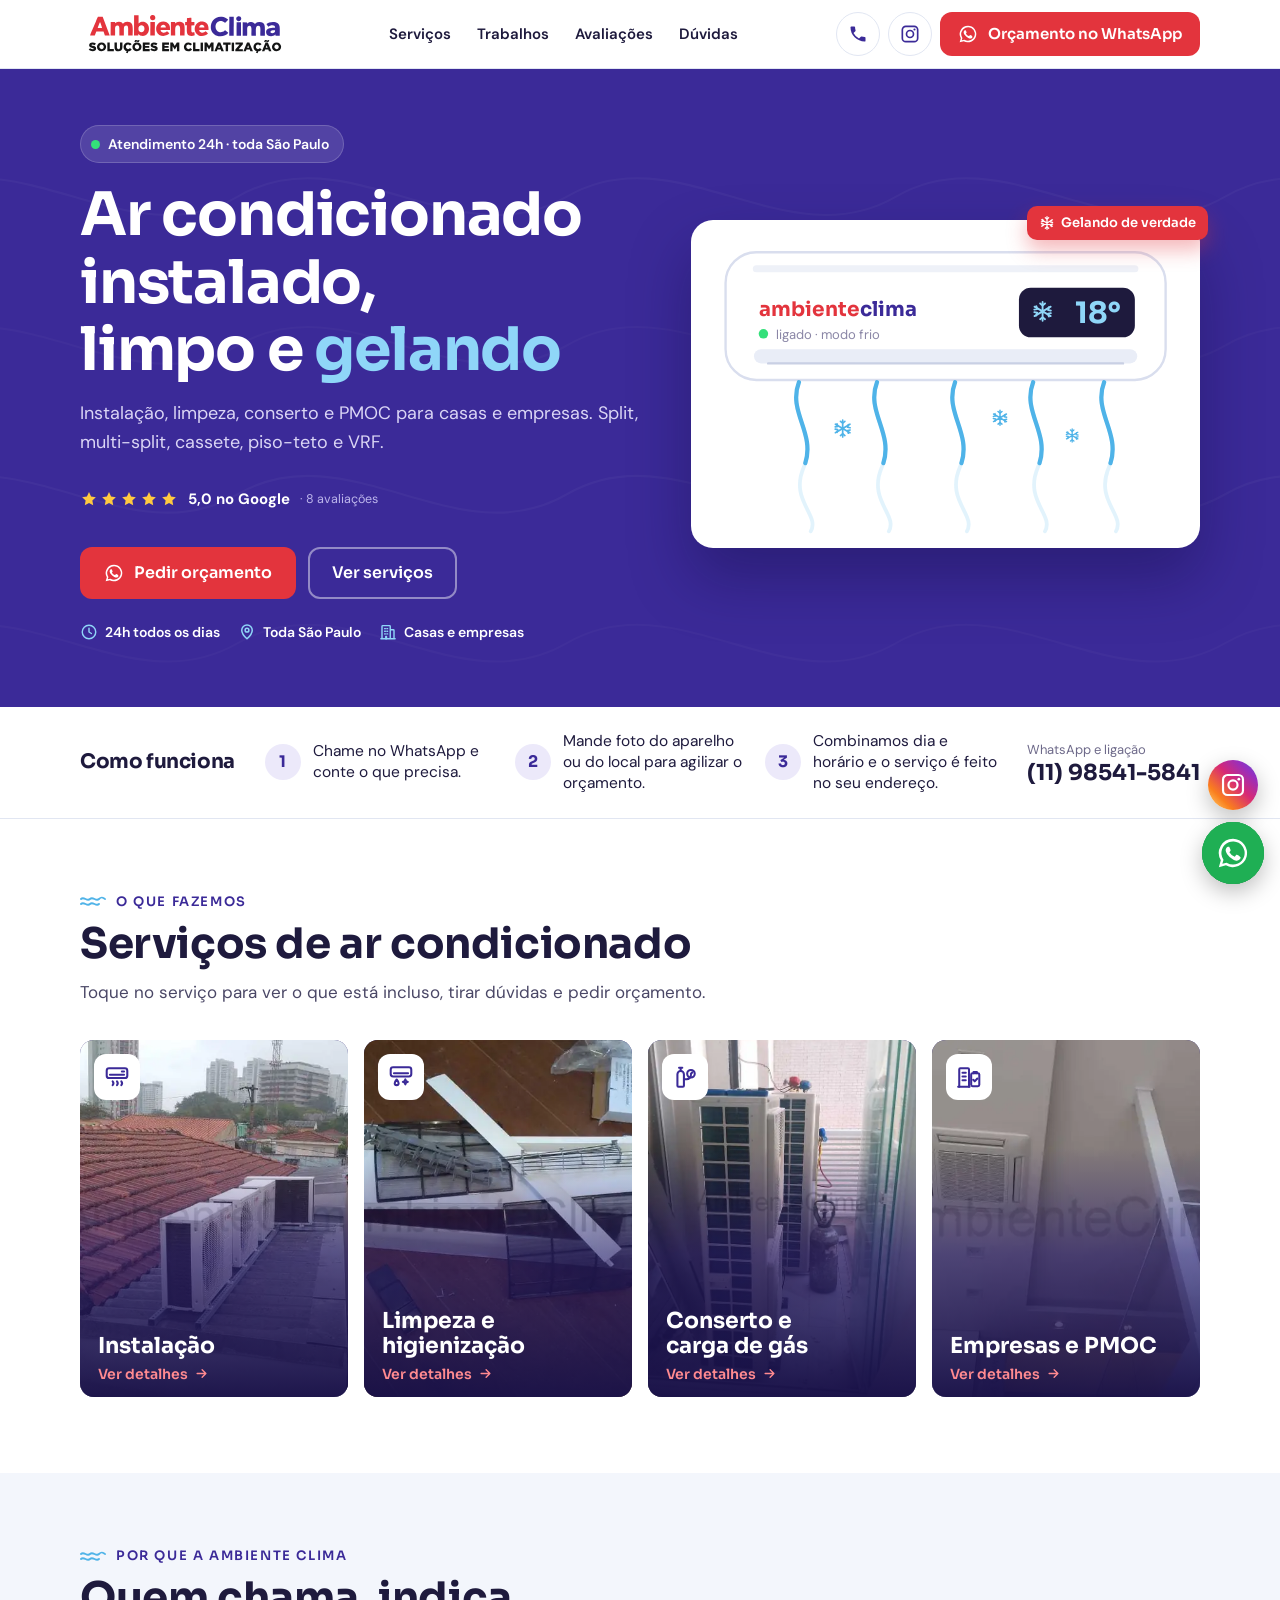
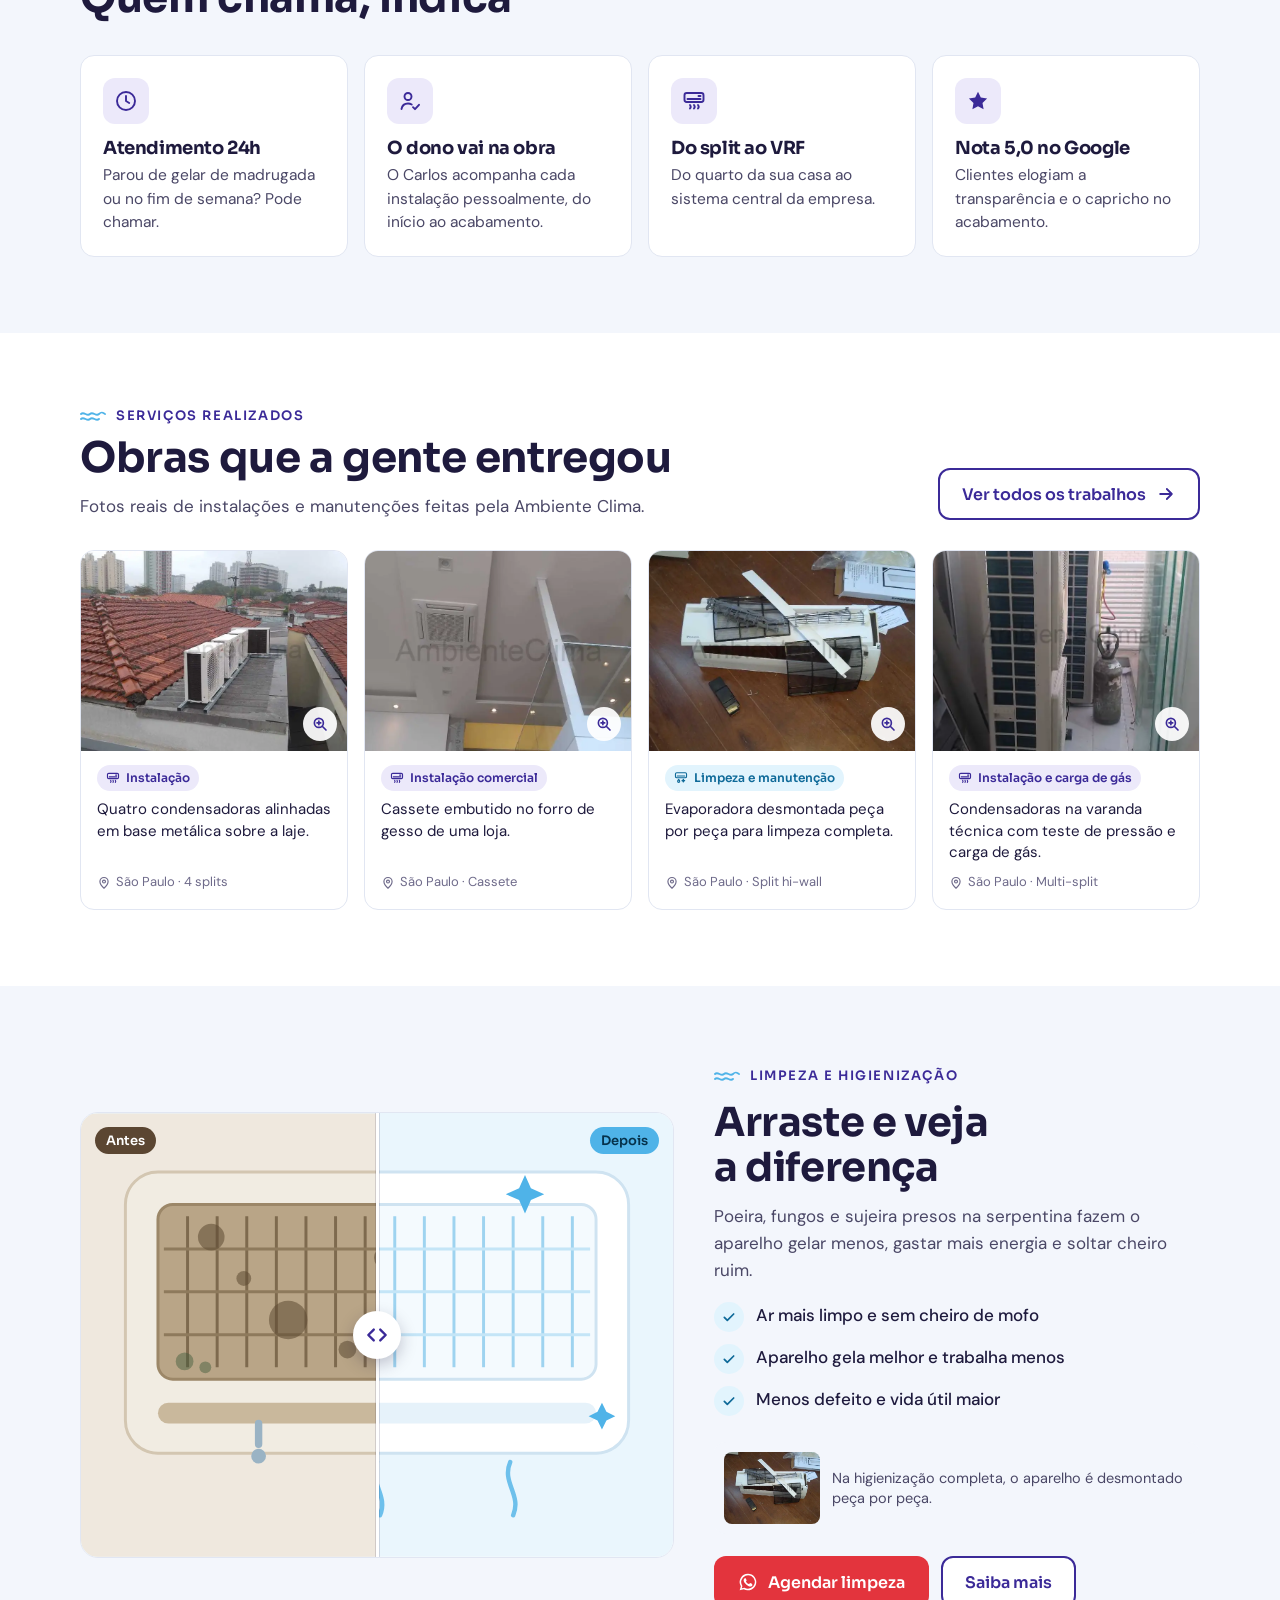
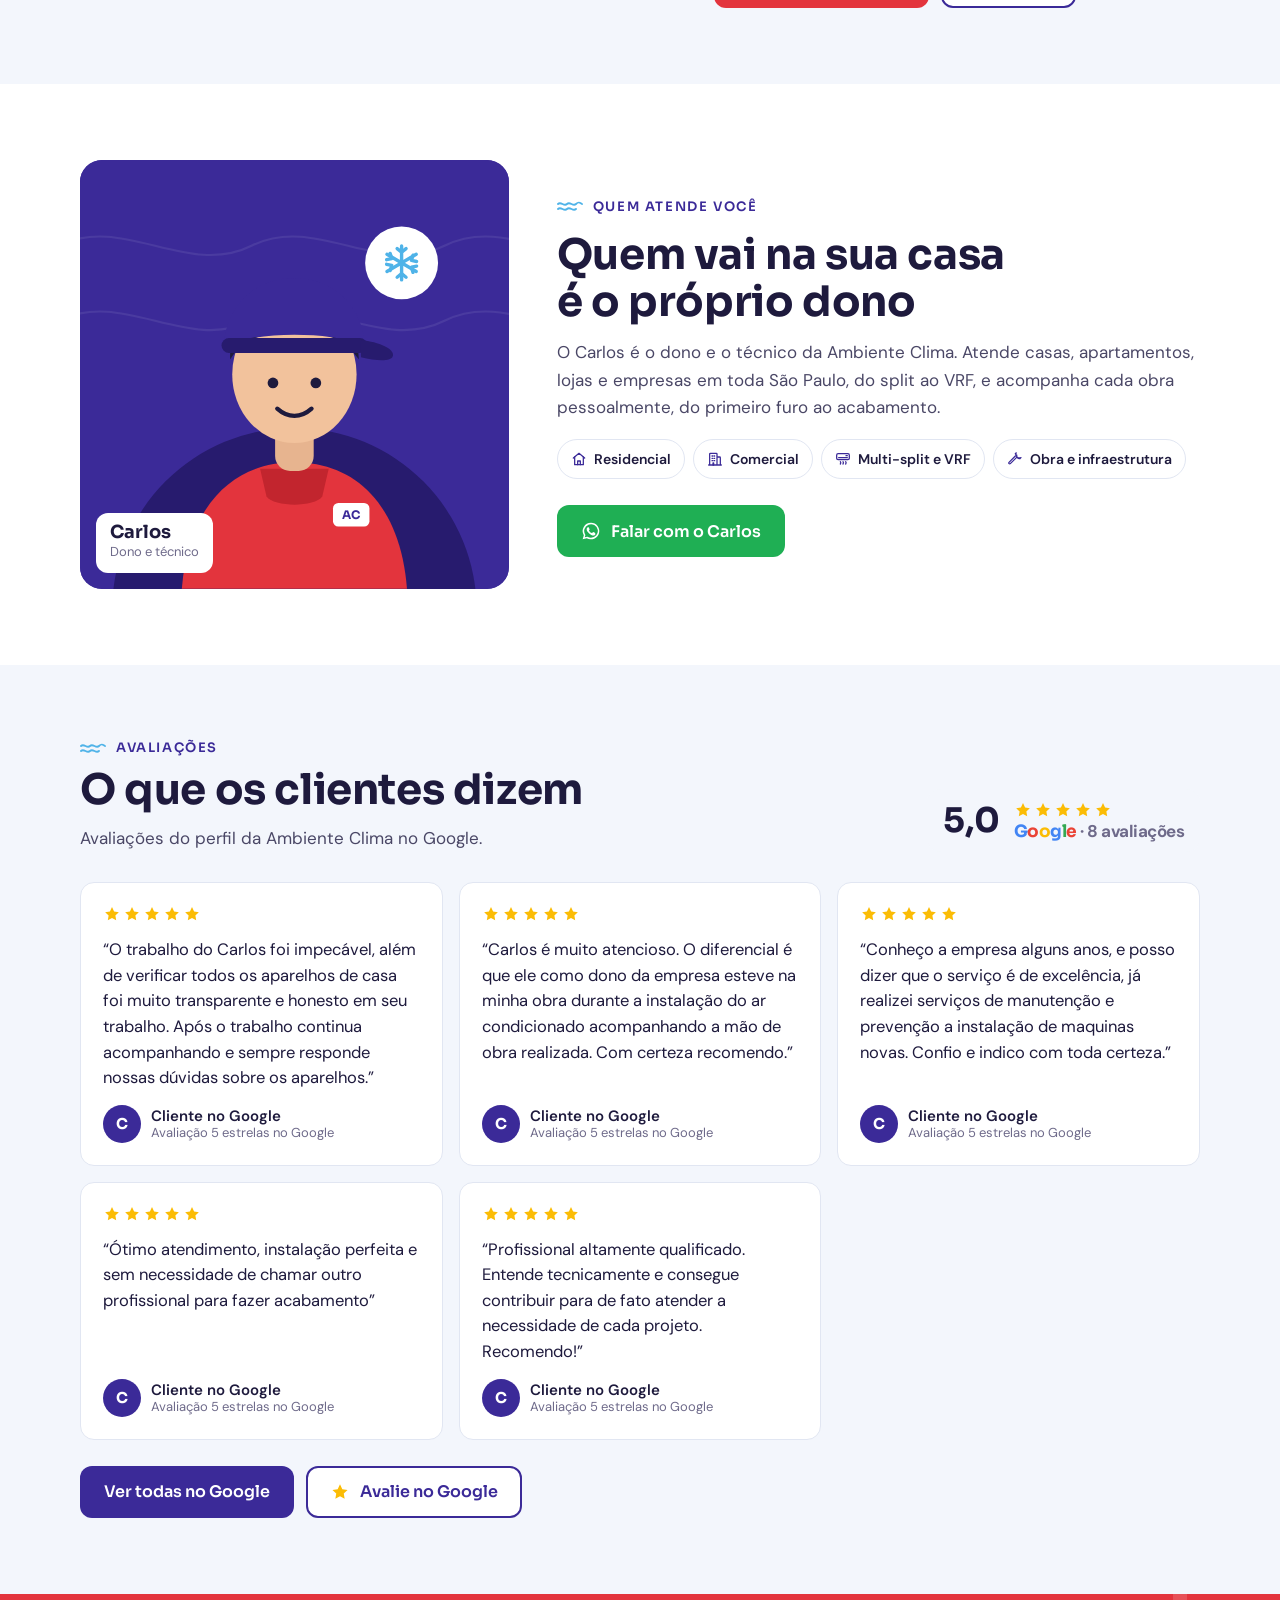
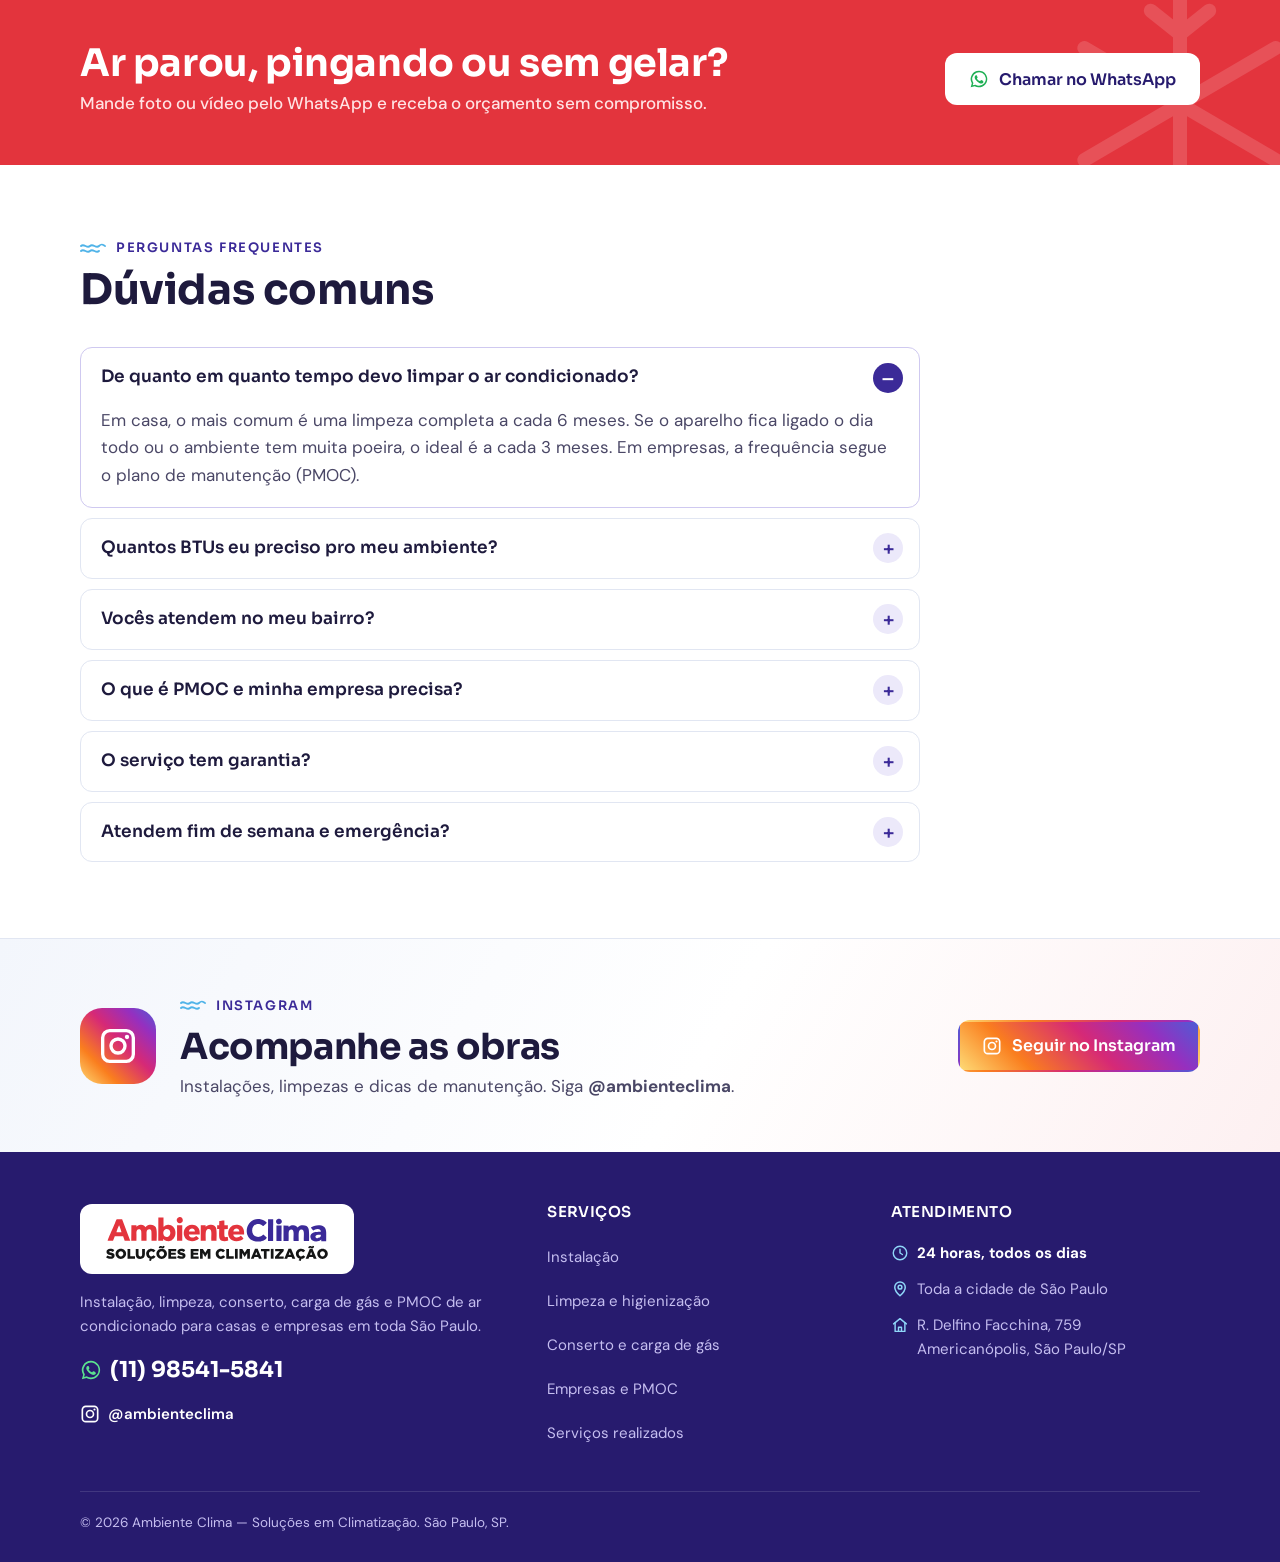
==== index.html @ 4d3d4ade "Site Ambiente Clima Co-Authored-By: Claude Opus 5.5 <noreply@anthropic.com> Claude-Session: https://" ====
<!doctype html>
<html lang="pt-BR">
<head>
<meta charset="utf-8">
<meta name="viewport" content="width=device-width, initial-scale=1, viewport-fit=cover">
<meta name="theme-color" content="#3B2A98">
<meta name="color-scheme" content="light">
<title>Ambiente Clima | Instalação e Manutenção de Ar Condicionado em São Paulo</title>
<meta name="description" content="Instalação, limpeza, conserto, carga de gás e PMOC de ar condicionado em toda São Paulo. Split, multi-split, cassete, piso-teto e VRF. Atendimento 24h pelo WhatsApp.">
<link rel="canonical" href="https://www.ambienteclima.com.br/">
<link rel="icon" href="favicon.ico" sizes="any">
<link rel="icon" type="image/png" href="favicon.png">
<link rel="apple-touch-icon" href="apple-touch-icon.png">
<meta property="og:type" content="website">
<meta property="og:title" content="Ambiente Clima — Soluções em Climatização">
<meta property="og:description" content="Ar condicionado instalado, limpo e gelando. Atendimento 24h em toda São Paulo.">
<meta property="og:url" content="https://www.ambienteclima.com.br/">
<meta property="og:image" content="https://www.ambienteclima.com.br/apple-touch-icon.png">
<script type="application/ld+json">
{
  "@context": "https://schema.org",
  "@type": "HVACBusiness",
  "name": "Ambiente Clima — Soluções em Climatização",
  "url": "https://www.ambienteclima.com.br/",
  "telephone": "+55-11-98541-5841",
  "image": "https://www.ambienteclima.com.br/apple-touch-icon.png",
  "address": {
    "@type": "PostalAddress",
    "streetAddress": "R. Delfino Facchina, 759",
    "addressLocality": "São Paulo",
    "addressRegion": "SP",
    "postalCode": "04409-080",
    "addressCountry": "BR"
  },
  "areaServed": {"@type": "City", "name": "São Paulo"},
  "openingHoursSpecification": {
    "@type": "OpeningHoursSpecification",
    "dayOfWeek": ["Monday","Tuesday","Wednesday","Thursday","Friday","Saturday","Sunday"],
    "opens": "00:00",
    "closes": "23:59"
  },
  "sameAs": ["https://www.instagram.com/ambienteclima/"],
  "aggregateRating": {"@type": "AggregateRating", "ratingValue": "5.0", "reviewCount": "8"}
}
</script>
<link rel="preconnect" href="https://fonts.googleapis.com">
<link rel="preconnect" href="https://fonts.gstatic.com" crossorigin>
<link rel="stylesheet" href="https://fonts.googleapis.com/css2?family=Sora:wght@500;600;700;800&family=DM+Sans:opsz,wght@9..40,400;9..40,500;9..40,600;9..40,700&display=swap">
<style>
:root{
  --indigo:#3B2A98; --indigo-esc:#271B6E; --indigo-claro:#ECE9FA;
  --verm:#E3343D; --verm-esc:#C2252E;
  --tinta:#1E1A3D; --texto:#4A4766; --suave:#6E6A8A;
  --fundo:#FFFFFF; --gelo:#F3F6FC; --linha:#E1E6F2;
  --ciano:#4FB3E8; --ciano-claro:#8FD6F8;
  --zap:#1FAF54; --zap-esc:#17924A;
  --display:"Sora",system-ui,-apple-system,"Segoe UI",sans-serif;
  --corpo:"DM Sans",system-ui,-apple-system,"Segoe UI",sans-serif;
  --raio:14px;
}
*{box-sizing:border-box}
html{scroll-behavior:smooth;scroll-padding-top:80px}
body{margin:0;background:var(--fundo);color:var(--texto);font:400 17px/1.6 var(--corpo);-webkit-font-smoothing:antialiased}
a{color:inherit}
img{max-width:100%}
[hidden]{display:none!important}
.wrap{max-width:1160px;margin:0 auto;padding-inline:20px}
h1,h2,h3,h4{font-family:var(--display);color:var(--tinta);line-height:1.12;margin:0;text-wrap:balance;letter-spacing:-.4px}
.eyebrow{display:inline-flex;align-items:center;gap:10px;font:600 13px/1 var(--display);letter-spacing:1.6px;text-transform:uppercase;color:var(--indigo)}
.eyebrow::before{content:"";width:26px;height:10px;flex:none;background:no-repeat center/contain url("data:image/svg+xml,%3Csvg xmlns='http://www.w3.org/2000/svg' viewBox='0 0 26 10'%3E%3Cpath d='M1 3c3-3 6 3 9 0s6 3 9 0 4-1 6 0M1 8c3-3 6 3 9 0s6 3 9 0' fill='none' stroke='%234FB3E8' stroke-width='1.8' stroke-linecap='round'/%3E%3C/svg%3E")}
:focus-visible{outline:3px solid var(--ciano);outline-offset:3px;border-radius:6px}
.sr{position:absolute;width:1px;height:1px;overflow:hidden;clip:rect(0 0 0 0);white-space:nowrap}
svg.i{width:22px;height:22px;flex:none}

/* botões */
.btn{position:relative;overflow:hidden;display:inline-flex;align-items:center;justify-content:center;gap:10px;min-height:52px;text-decoration:none;font:600 16px/1.1 var(--display);padding:14px 22px;border-radius:12px;border:2px solid transparent;transition:transform .15s,background .2s,border-color .2s,color .2s;cursor:pointer}
.btn:hover{transform:translateY(-2px)}
.btn:active{transform:scale(.97)}
.btn svg{width:20px;height:20px;flex:none}
.btn-verm{background:var(--verm);color:#fff}
.btn-verm:hover{background:var(--verm-esc)}
.btn-zap{background:var(--zap);color:#fff}
.btn-zap:hover{background:var(--zap-esc)}
.btn-cont{border-color:rgba(255,255,255,.45);color:#fff}
.btn-cont:hover{border-color:#fff;background:rgba(255,255,255,.08)}
.btn-indigo{background:var(--indigo);color:#fff}
.btn-indigo:hover{background:var(--indigo-esc)}
.btn-borda{border-color:var(--indigo);color:var(--indigo);background:#fff}
.btn-borda:hover{background:var(--indigo-claro)}
.btn-branco{background:#fff;color:var(--indigo-esc)}
.btn-branco svg{color:var(--zap)}
.btn-ig{background:linear-gradient(45deg,#FEDA75,#FA7E1E 25%,#D62976 55%,#962FBF 80%,#4F5BD5);color:#fff}
.btn-sm{min-height:44px;padding:10px 16px;font-size:15px;white-space:nowrap}
.btn-verm::after,.btn-zap::after{content:"";position:absolute;top:0;bottom:0;left:-60%;width:40%;background:linear-gradient(100deg,transparent,rgba(255,255,255,.4),transparent);transform:skewX(-20deg);animation:brilho 4.2s 1.6s ease-in-out infinite;pointer-events:none}
.cta{display:flex;flex-wrap:wrap;gap:12px}

/* topo */
header{position:sticky;top:0;z-index:40;background:rgba(255,255,255,.97);backdrop-filter:blur(8px);-webkit-backdrop-filter:blur(8px);border-bottom:1px solid var(--linha)}
.topo{display:flex;align-items:center;justify-content:space-between;gap:14px;min-height:68px}
.logo-home{display:inline-flex;align-items:center;min-height:44px;transition:transform .2s}
.logo-home:hover{transform:scale(1.03)}
.topo .logo-home img{height:40px;width:auto;display:block}
nav.menu{display:flex;align-items:center;gap:26px}
nav.menu a.lk{text-decoration:none;font-weight:600;font-size:15px;color:var(--tinta);padding:10px 0;position:relative}
nav.menu a.lk::after{content:"";position:absolute;left:0;right:0;bottom:4px;height:2px;background:var(--verm);transform:scaleX(0);transition:transform .2s;transform-origin:left}
nav.menu a.lk:hover::after{transform:scaleX(1)}
.acoes{display:flex;align-items:center;gap:8px}
.ic-btn{flex:none;width:44px;height:44px;border-radius:50%;display:grid;place-items:center;border:1.5px solid var(--linha);color:var(--indigo);background:#fff;text-decoration:none;transition:border-color .2s,background .2s;cursor:pointer;padding:0}
.ic-btn:hover{border-color:var(--indigo);background:var(--indigo-claro)}
.ic-btn svg{width:20px;height:20px}
.ic-btn.cheio{background:var(--indigo);border-color:var(--indigo);color:#fff}
.so-cel{display:none}
@media (max-width:900px){
  .so-pc{display:none!important}
  .so-cel{display:grid}
  .topo{min-height:62px}
  .topo .logo-home img{height:32px}
  nav.menu{position:absolute;left:0;right:0;top:100%;flex-direction:column;align-items:stretch;gap:0;background:#fff;border-bottom:1px solid var(--linha);box-shadow:0 18px 30px rgba(30,26,61,.12);padding:6px 20px 16px;display:none}
  header.aberto nav.menu{display:flex}
  nav.menu a.lk{padding:14px 2px;border-bottom:1px solid var(--linha);font-size:17px}
  nav.menu a.lk::after{display:none}
  nav.menu .btn{margin-top:14px}
  nav.menu .btn.so-cel{display:inline-flex}
}

/* chamada principal */
.hero{background:var(--indigo);color:#DAD5F5;position:relative;overflow:hidden;isolation:isolate}
.hero .ventos{position:absolute;inset:0;width:100%;height:100%;z-index:-1;opacity:.5;pointer-events:none}
.hero .ventos path{fill:none;stroke:#fff;stroke-opacity:.07;stroke-width:2;animation:deriva 14s linear infinite}
.hero .ventos path:nth-child(even){animation-duration:19s;stroke-opacity:.05}
.hero .wrap{display:grid;grid-template-columns:1.05fr .95fr;grid-template-areas:"txt ilus" "cta ilus";column-gap:48px;align-items:center;padding-block:56px 64px}
.h-txt{grid-area:txt;align-self:end}
.h-ilus{grid-area:ilus}
.h-cta{grid-area:cta;align-self:start;margin-top:26px}
.selo-topo{display:inline-flex;align-items:center;gap:8px;background:rgba(255,255,255,.12);border:1px solid rgba(255,255,255,.18);color:#fff;border-radius:999px;padding:7px 14px 7px 10px;font-size:14px;font-weight:600}
.dot{width:9px;height:9px;border-radius:50%;background:#34E07A;flex:none;animation:pulso 1.8s infinite}
.hero h1{color:#fff;font-size:clamp(34px,5.4vw,60px);font-weight:700;letter-spacing:-1.2px;margin:18px 0 0}
.hero h1 span{color:var(--ciano-claro)}
.hero .lead{font-size:18px;max-width:32em;margin:16px 0 0;color:#DAD5F5}
.nota-g{display:inline-flex;align-items:center;gap:10px;margin-top:20px;text-decoration:none;color:#fff;font-weight:600;font-size:15px;padding:8px 0;min-height:44px}
.nota-g .estrelas{color:#FFC940}
.nota-g small{color:#BDB6EC;font-weight:400}
.nota-g:hover b{text-decoration:underline}
.selos{display:flex;flex-wrap:wrap;gap:8px 18px;margin-top:22px;font-size:14px;font-weight:600;color:#fff}
.selos span{display:inline-flex;align-items:center;gap:7px}
.selos svg{width:18px;height:18px;color:var(--ciano-claro)}
.cartao-ar{background:#fff;border-radius:22px;padding:18px 18px 12px;box-shadow:0 30px 60px rgba(14,8,60,.35);position:relative}
.cartao-ar svg.ar{display:block;width:100%;height:auto}
.etq{position:absolute;right:-8px;top:-14px;background:var(--verm);color:#fff;font:600 13px/1 var(--display);padding:9px 12px;border-radius:10px;display:flex;gap:6px;align-items:center;box-shadow:0 10px 20px rgba(227,52,61,.35)}
.etq svg{width:16px;height:16px}
.fluxo{fill:none;stroke:var(--ciano);stroke-width:3.6;stroke-linecap:round;stroke-dasharray:70 200;animation:vento 2.4s cubic-bezier(.4,0,.2,1) infinite}
.floco{color:var(--ciano);animation:cair 3.6s ease-in infinite}
@media (max-width:900px){
  .hero .wrap{grid-template-columns:1fr;grid-template-areas:"txt" "ilus" "cta";padding-block:30px 40px;row-gap:24px}
  .h-cta{margin-top:0}
  .h-cta .cta .btn{flex:1 1 100%}
  .hero .lead{font-size:16.5px}
  .cartao-ar{padding:12px 12px 6px;border-radius:18px}
  .etq{right:8px;top:-12px}
}

/* como funciona */
.passos{background:#fff;border-bottom:1px solid var(--linha)}
.passos .wrap{display:grid;grid-template-columns:auto 1fr auto;gap:30px;align-items:center;padding-block:24px}
.passos h2{font-size:20px}
.passos ol{list-style:none;margin:0;padding:0;display:grid;grid-template-columns:repeat(3,1fr);gap:18px}
.passos li{display:grid;grid-template-columns:36px 1fr;gap:12px;align-items:center;line-height:1.35;font-size:15.5px;color:var(--tinta)}
.passos li b{display:grid;place-items:center;width:36px;height:36px;border-radius:50%;background:var(--indigo-claro);color:var(--indigo);font:700 16px/1 var(--display)}
.num-box{text-decoration:none;display:flex;flex-direction:column}
.num-box small{color:var(--suave);font-size:13px}
.num-box .num{font:700 22px/1.1 var(--display);color:var(--tinta);white-space:nowrap}
@media (max-width:980px){.passos .wrap{grid-template-columns:1fr;gap:14px}.passos ol{grid-template-columns:1fr;gap:10px}}

/* seções */
section{padding-block:76px}
.cab{display:flex;flex-direction:column;gap:12px;margin-bottom:34px;max-width:660px}
.cab h2{font-size:clamp(28px,4vw,42px);font-weight:700}
.cab p{margin:0}
.cab-linha{display:flex;justify-content:space-between;align-items:flex-end;gap:20px;flex-wrap:wrap;margin-bottom:30px}
.cab-linha .cab{margin:0}
.faixa{background:var(--gelo)}
@media (max-width:600px){section{padding-block:56px}.cab{margin-bottom:26px}}

/* cards de serviço */
.svc-grid{display:grid;grid-template-columns:repeat(4,1fr);gap:16px}
.svc{position:relative;display:block;aspect-ratio:3/4;border-radius:var(--raio);overflow:hidden;text-decoration:none;background:var(--indigo-esc);isolation:isolate}
.svc img{position:absolute;inset:0;width:100%;height:100%;object-fit:cover;transition:transform .5s}
.svc::after{content:"";position:absolute;inset:0;background:linear-gradient(180deg,rgba(39,27,110,0) 30%,rgba(39,27,110,.6) 60%,rgba(24,16,72,.96) 100%);z-index:1}
.svc:hover img{transform:scale(1.06)}
.svc-ic{position:absolute;top:14px;left:14px;z-index:2;width:46px;height:46px;border-radius:12px;background:#fff;color:var(--indigo);display:grid;place-items:center;transition:transform .35s cubic-bezier(.3,1.6,.5,1)}
.svc-ic svg{width:26px;height:26px}
.svc:hover .svc-ic{transform:rotate(-8deg) scale(1.1)}
.svc-txt{position:absolute;left:18px;right:18px;bottom:16px;z-index:2;display:flex;flex-direction:column;gap:8px}
.svc-txt strong{font:700 22px/1.15 var(--display);color:#fff;text-wrap:balance}
.svc-txt em{font:600 14px/1 var(--display);font-style:normal;color:#FF8A90;display:inline-flex;gap:6px;align-items:center;transition:gap .25s,color .2s}
.svc:hover .svc-txt em{gap:10px;color:#fff}
@media (max-width:900px){.svc-grid{grid-template-columns:repeat(2,1fr);gap:12px}}
@media (max-width:560px){.svc{aspect-ratio:4/5}.svc-txt{left:12px;right:12px;bottom:12px}.svc-txt strong{font-size:17px}.svc-txt em{font-size:13px}.svc-ic{width:40px;height:40px;top:10px;left:10px}.svc-ic svg{width:22px;height:22px}}

/* por que */
.porque{display:grid;grid-template-columns:repeat(4,1fr);gap:16px}
.porque > div{background:#fff;border:1px solid var(--linha);border-radius:var(--raio);padding:22px}
.porque .pi{width:46px;height:46px;border-radius:12px;background:var(--indigo-claro);color:var(--indigo);display:grid;place-items:center;margin-bottom:14px}
.porque .pi svg{width:24px;height:24px}
.porque h3{font-size:18px;margin-bottom:6px}
.porque p{margin:0;font-size:15.5px;line-height:1.5}
@media (max-width:900px){.porque{grid-template-columns:repeat(2,1fr)}}
@media (max-width:480px){.porque{grid-template-columns:1fr}.porque > div{display:grid;grid-template-columns:46px 1fr;gap:4px 14px;padding:18px}.porque .pi{grid-row:span 2;margin:0}}

/* trabalhos */
.trab-grid{display:grid;grid-template-columns:repeat(4,1fr);gap:16px}
.trab{margin:0;background:#fff;border:1px solid var(--linha);border-radius:var(--raio);overflow:hidden;display:flex;flex-direction:column;transition:transform .25s,box-shadow .25s,border-color .25s}
.trab:hover{transform:translateY(-4px);box-shadow:0 16px 30px rgba(59,42,152,.12);border-color:#CFC9F0}
.trab button.foto{all:unset;cursor:zoom-in;display:block;position:relative;aspect-ratio:4/3;overflow:hidden;background:var(--gelo)}
.trab button.foto:focus-visible{outline:3px solid var(--ciano);outline-offset:-3px}
.trab .foto img{width:100%;height:100%;object-fit:cover;display:block;transition:transform .5s}
.trab:hover .foto img{transform:scale(1.05)}
.trab .zoom{position:absolute;right:10px;bottom:10px;width:34px;height:34px;border-radius:50%;background:rgba(255,255,255,.92);color:var(--indigo);display:grid;place-items:center}
.trab .zoom svg{width:18px;height:18px}
.trab figcaption{padding:14px 16px 16px;display:flex;flex-direction:column;gap:8px;flex:1}
.tag{align-self:flex-start;display:inline-flex;align-items:center;gap:6px;font:600 12px/1 var(--display);padding:6px 9px;border-radius:999px;background:var(--indigo-claro);color:var(--indigo)}
.tag svg{width:14px;height:14px}
.tag.limpeza{background:#E2F4FD;color:#0F6A99}
.tag.conserto{background:#FDE8E9;color:#A61D25}
.tag.pmoc{background:#EAF6EE;color:#1D7A44}
.trab p{margin:0;font-size:15px;line-height:1.45;color:var(--tinta)}
.trab small{margin-top:auto;color:var(--suave);font-size:13px;display:flex;align-items:center;gap:5px}
.trab small svg{width:14px;height:14px}
@media (max-width:1000px){.trab-grid{grid-template-columns:repeat(2,1fr)}}
@media (max-width:560px){.trab-grid{gap:12px}.trab figcaption{padding:12px}.trab p{font-size:14px}}
@media (max-width:420px){.trab-grid.previa{grid-template-columns:1fr 1fr}.trab-grid.previa .trab p{display:none}}
.filtros{display:flex;flex-wrap:wrap;gap:8px;margin-bottom:24px}
.filtros button{font:600 14px/1 var(--display);min-height:44px;padding:0 16px;border-radius:999px;border:1.5px solid var(--linha);background:#fff;color:var(--tinta);cursor:pointer;transition:all .2s}
.filtros button:hover{border-color:var(--indigo)}
.filtros button[aria-pressed="true"]{background:var(--indigo);border-color:var(--indigo);color:#fff}
.vazio{padding:28px;border:1.5px dashed #CFC9F0;border-radius:var(--raio);text-align:center;background:#fff}
.vazio a{color:var(--indigo);font-weight:600}
dialog.amplia{border:0;padding:0;background:transparent;max-width:min(96vw,1100px);max-height:94vh;width:auto}
dialog.amplia::backdrop{background:rgba(16,10,50,.86)}
dialog.amplia figure{margin:0;display:flex;flex-direction:column;align-items:center;gap:10px}
dialog.amplia img{max-width:100%;max-height:82vh;border-radius:12px;display:block}
dialog.amplia figcaption{color:#fff;font-size:15px;text-align:center;max-width:40em}
dialog.amplia .fechar{position:fixed;top:14px;right:14px;width:48px;height:48px;border-radius:50%;border:0;background:#fff;color:var(--tinta);font-size:26px;line-height:1;cursor:pointer}

/* antes e depois */
.ad{display:grid;grid-template-columns:1.1fr .9fr;gap:40px;align-items:center}
.comp{position:relative;aspect-ratio:4/3;border-radius:18px;overflow:hidden;--pos:50%;user-select:none;border:1px solid var(--linha);background:#fff;touch-action:pan-y}
.comp .cam{position:absolute;inset:0}
.comp .cam svg{width:100%;height:100%;display:block}
.comp .antes{clip-path:inset(0 calc(100% - var(--pos)) 0 0)}
.comp .linha{position:absolute;top:0;bottom:0;left:var(--pos);width:3px;margin-left:-1.5px;background:#fff;box-shadow:0 0 0 1px rgba(30,26,61,.15);pointer-events:none}
.comp .alca{position:absolute;top:50%;left:var(--pos);width:48px;height:48px;margin:-24px 0 0 -24px;border-radius:50%;background:#fff;color:var(--indigo);display:grid;place-items:center;box-shadow:0 6px 16px rgba(30,26,61,.25);pointer-events:none}
.comp .alca svg{width:26px;height:26px}
.comp input{position:absolute;inset:0;width:100%;height:100%;opacity:0;cursor:ew-resize;margin:0}
.comp:focus-within{outline:3px solid var(--ciano);outline-offset:3px}
.rot{position:absolute;top:14px;font:600 13px/1 var(--display);padding:7px 11px;border-radius:999px;pointer-events:none}
.rot.a{left:14px;background:#5B4632;color:#fff}
.rot.d{right:14px;background:var(--ciano);color:#06324B}
.ad ul{list-style:none;margin:18px 0 26px;padding:0;display:grid;gap:12px}
.ad li{display:grid;grid-template-columns:30px 1fr;gap:12px;align-items:start;color:var(--tinta);font-weight:500}
.ad li i{width:30px;height:30px;border-radius:50%;background:#E2F4FD;color:#0F6A99;display:grid;place-items:center}
.ad li i svg{width:16px;height:16px}
.ad .foto-real{display:flex;gap:12px;align-items:center;background:var(--gelo);border-radius:12px;padding:10px;margin-bottom:22px}
.ad .foto-real img{width:96px;height:72px;object-fit:cover;border-radius:8px;flex:none}
.ad .foto-real span{font-size:14.5px;line-height:1.4}
@media (max-width:900px){.ad{grid-template-columns:1fr;gap:26px}}

/* Carlos */
.carlos{display:grid;grid-template-columns:.8fr 1.2fr;gap:48px;align-items:center}
.retrato{position:relative;border-radius:22px;overflow:hidden;background:var(--indigo);aspect-ratio:1/1}
.retrato svg{width:100%;height:100%;display:block}
.retrato .nome{position:absolute;left:16px;bottom:16px;background:#fff;border-radius:12px;padding:10px 14px;display:flex;flex-direction:column}
.retrato .nome b{font:700 18px/1.1 var(--display);color:var(--tinta)}
.retrato .nome small{color:var(--suave);font-size:13px}
.carlos blockquote{margin:22px 0;padding:18px 20px;border-left:4px solid var(--verm);background:var(--gelo);border-radius:0;font-size:17px;color:var(--tinta);font-weight:500}
.carlos blockquote small{display:block;margin-top:8px;font-weight:400;color:var(--suave);font-size:14px}
.chips{display:flex;flex-wrap:wrap;gap:8px;margin:18px 0 26px}
.chips span{background:#fff;border:1.5px solid var(--linha);border-radius:999px;padding:8px 13px;font-weight:600;font-size:14px;color:var(--tinta);display:inline-flex;gap:7px;align-items:center}
.chips svg{width:16px;height:16px;color:var(--indigo)}
@media (max-width:900px){.carlos{grid-template-columns:1fr;gap:28px}.retrato{max-width:420px;aspect-ratio:5/4}}

/* avaliações */
.av-g{display:flex;align-items:center;gap:14px;background:var(--gelo);border-radius:14px;padding:12px 16px;text-decoration:none}
.av-g b{font:700 34px/1 var(--display);color:var(--tinta)}
.av-g > span{display:flex;flex-direction:column;gap:4px;font-size:14px;color:var(--suave)}
.av-g .g-txt{display:inline-flex;align-items:baseline;gap:0;white-space:nowrap}
.g-txt{font:700 17px/1 var(--corpo);letter-spacing:-.5px}
.estrelas{display:inline-flex;gap:2px;color:#FBBC05}
.estrelas svg{width:18px;height:18px}
.revs{display:grid;grid-template-columns:repeat(3,1fr);gap:16px}
.rev{margin:0;background:#fff;border:1px solid var(--linha);border-radius:var(--raio);padding:22px;display:flex;flex-direction:column;gap:14px;transition:transform .25s,box-shadow .25s}
.rev:hover{transform:translateY(-4px);box-shadow:0 16px 30px rgba(59,42,152,.10)}
.rev blockquote{margin:0;font-size:16.5px;line-height:1.55;color:var(--tinta);flex:1}
.rev figcaption{display:flex;align-items:center;gap:10px;font-weight:600;color:var(--tinta);line-height:1.2;font-size:15px}
.rev figcaption small{display:block;font-weight:400;color:var(--suave);font-size:13px}
.av{width:38px;height:38px;border-radius:50%;background:var(--indigo);color:#fff;display:grid;place-items:center;flex:none;font:700 15px/1 var(--display)}
.revs .rev:nth-child(4),.revs .rev:nth-child(5){grid-column:span 1}
@media (max-width:980px){.revs{grid-template-columns:1fr 1fr}}
@media (max-width:640px){.revs{grid-template-columns:1fr}}

/* faixa de chamada */
.chamada{background:var(--verm);padding-block:48px;position:relative;overflow:hidden}
.chamada::before{content:"";position:absolute;right:-40px;top:-30px;width:280px;height:280px;background:no-repeat center/contain url("data:image/svg+xml,%3Csvg xmlns='http://www.w3.org/2000/svg' viewBox='0 0 24 24' fill='none' stroke='white' stroke-opacity='.14' stroke-width='1.2' stroke-linecap='round'%3E%3Cpath d='M12 2.5v19M3.8 7.2l16.4 9.6M3.8 16.8l16.4-9.6M9.5 4l2.5 2 2.5-2M9.5 20l2.5-2 2.5 2'/%3E%3C/svg%3E");animation:girar 40s linear infinite}
.chamada .wrap{display:flex;align-items:center;justify-content:space-between;gap:24px;flex-wrap:wrap;position:relative}
.chamada h2{font-size:clamp(26px,4vw,38px);color:#fff;font-weight:700}
.chamada p{margin:6px 0 0;color:#FFE3E4;font-weight:500}

/* dúvidas */
.faq{display:grid;gap:10px;max-width:840px}
details{border:1px solid var(--linha);border-radius:12px;background:#fff;transition:border-color .2s}
details[open]{border-color:#CFC9F0}
summary{cursor:pointer;list-style:none;padding:18px 58px 18px 20px;font:600 17px/1.35 var(--display);color:var(--tinta);position:relative;min-height:44px}
summary::-webkit-details-marker{display:none}
summary::after{content:"+";position:absolute;right:16px;top:50%;transform:translateY(-50%);width:30px;height:30px;border-radius:50%;background:var(--indigo-claro);color:var(--indigo);display:grid;place-items:center;font:600 20px/1 var(--corpo);transition:background .2s,color .2s}
details[open] summary::after{content:"–";background:var(--indigo);color:#fff}
details p{margin:0;padding:0 20px 18px}

/* instagram */
.ig{padding-block:52px;background:linear-gradient(120deg,#F3F6FC 0%,#fff 55%,#FDF0F1 100%);border-top:1px solid var(--linha)}
.ig .wrap{display:flex;align-items:center;gap:24px;flex-wrap:wrap}
.ig-ic{width:76px;height:76px;border-radius:22px;display:grid;place-items:center;color:#fff;background:linear-gradient(45deg,#FEDA75,#FA7E1E 25%,#D62976 55%,#962FBF 80%,#4F5BD5);flex:none;animation:flutuar 4s ease-in-out infinite}
.ig-ic svg{width:40px;height:40px}
.ig-txt{flex:1 1 300px}
.ig-txt h2{font-size:clamp(26px,4vw,36px);font-weight:700;margin-top:8px}
.ig-txt p{margin:6px 0 0}

/* rodapé */
footer{background:var(--indigo-esc);color:#C5BEF0;padding-block:52px calc(28px + env(safe-area-inset-bottom,0px));font-size:15px}
.rod{display:grid;grid-template-columns:1.4fr 1fr 1fr;gap:34px}
.rod > div:first-child{display:flex;flex-direction:column;align-items:flex-start}
.rod .logo-box{background:#fff;border-radius:12px;padding:12px 16px}
.rod .logo-box img{height:46px;width:auto;display:block}
.rod h4{font:600 15px/1 var(--display);color:#fff;letter-spacing:.4px;margin:0 0 16px;text-transform:uppercase}
.rod ul{list-style:none;margin:0;padding:0;display:grid;gap:0}
.rod ul a{display:inline-flex;align-items:center;min-height:44px;text-decoration:none}
.rod a:hover{color:#fff;text-decoration:underline}
.rod .tel{display:inline-flex;align-items:center;gap:8px;font:700 22px/1 var(--display);color:#fff;text-decoration:none;min-height:44px}
.rod .tel svg{width:22px;height:22px;color:#5BE38F}
.rod .ig-rod{display:inline-flex;align-items:center;gap:8px;color:#fff;font-weight:600;text-decoration:none;min-height:44px}
.rod .ig-rod svg{width:20px;height:20px}
.rod li.ic{display:flex;gap:8px;align-items:flex-start;padding:6px 0}
.rod li.ic svg{width:18px;height:18px;flex:none;margin-top:3px;color:var(--ciano-claro)}
.copy{border-top:1px solid rgba(255,255,255,.12);margin-top:36px;padding-top:20px;font-size:13.5px;display:flex;flex-wrap:wrap;gap:6px 20px;justify-content:space-between}
@media (max-width:760px){.rod{grid-template-columns:1fr;gap:28px}}

/* flutuantes */
.flutuam{position:fixed;right:16px;bottom:calc(16px + env(safe-area-inset-bottom,0px));z-index:50;display:flex;flex-direction:column;align-items:center;gap:12px}
.fl{display:grid;place-items:center;border-radius:50%;color:#fff;box-shadow:0 8px 22px rgba(0,0,0,.25);position:relative;text-decoration:none;transition:transform .2s}
.fl:hover{transform:scale(1.08)}
.fl-ig{width:50px;height:50px;background:linear-gradient(45deg,#FEDA75,#FA7E1E 25%,#D62976 55%,#962FBF 80%,#4F5BD5)}
.fl-ig svg{width:26px;height:26px}
.fl-zap{width:62px;height:62px;background:var(--zap);animation:chacoalhar 6s 2.5s infinite}
.fl-zap svg{width:34px;height:34px}
.fl-zap::before,.fl-zap::after{content:"";position:absolute;inset:0;border-radius:50%;background:var(--zap);z-index:-1;animation:anel 2.2s ease-out infinite}
.fl-zap::after{animation-delay:1.1s}

/* página interna */
.migalha{background:var(--gelo);border-bottom:1px solid var(--linha);font-size:14.5px}
.migalha .wrap{padding-block:12px;display:flex;flex-wrap:wrap;gap:6px;align-items:center}
.migalha a{color:var(--indigo);font-weight:600;text-decoration:none;padding:6px 0}
.migalha a:hover{text-decoration:underline}
.migalha span{color:#9A96B5}
.migalha strong{color:var(--tinta)}
.d-hero .wrap{grid-template-areas:"txt ilus" "cta ilus";padding-block:44px 56px}
.d-hero h1{font-size:clamp(34px,5.4vw,56px)}
.d-foto{margin:0;position:relative}
.d-foto img{display:block;width:100%;aspect-ratio:4/3;object-fit:cover;border-radius:18px;border:5px solid #fff;box-shadow:0 30px 60px rgba(14,8,60,.35)}
.d-foto figcaption{position:absolute;left:-8px;bottom:22px;background:var(--verm);color:#fff;font:600 14px/1 var(--display);padding:10px 14px;border-radius:10px;display:flex;gap:8px;align-items:center}
.d-foto figcaption svg{width:18px;height:18px}
@media (max-width:900px){.d-hero .wrap{grid-template-areas:"txt" "ilus" "cta";padding-block:28px 40px}.d-foto figcaption{left:10px}}
.d-lista{display:grid;grid-template-columns:repeat(2,1fr);gap:14px}
.d-item{display:grid;grid-template-columns:44px 1fr;gap:14px;padding:18px;background:#fff;border:1px solid var(--linha);border-radius:var(--raio);transition:transform .25s,box-shadow .25s,border-color .25s}
.d-item:hover{transform:translateY(-3px);box-shadow:0 12px 24px rgba(59,42,152,.10);border-color:#CFC9F0}
.d-item b{width:44px;height:44px;border-radius:12px;display:grid;place-items:center;background:var(--indigo-claro);color:var(--indigo)}
.d-item b svg{width:22px;height:22px}
.d-item h3{font-size:17px;margin-bottom:4px}
.d-item p{margin:0;font-size:15.5px;line-height:1.5}
@media (max-width:700px){.d-lista{grid-template-columns:1fr}}
.d-sinais{display:grid;grid-template-columns:1fr 1fr;gap:40px;align-items:start}
.d-sinais ul{list-style:none;margin:0;padding:0;display:grid;gap:12px}
.d-sinais li{display:grid;grid-template-columns:32px 1fr;gap:12px;align-items:center;background:#fff;border-radius:12px;padding:14px 16px;border:1px solid var(--linha);font-weight:500;color:var(--tinta)}
.d-sinais li i{width:32px;height:32px;border-radius:50%;background:var(--verm);color:#fff;display:grid;place-items:center;font:700 15px/1 var(--display);font-style:normal}
@media (max-width:820px){.d-sinais{grid-template-columns:1fr;gap:22px}}
.d-outros{display:grid;grid-template-columns:repeat(3,1fr);gap:12px}
.d-outros .svc{aspect-ratio:4/3}
@media (max-width:640px){.d-outros{grid-template-columns:1fr 1fr}.d-outros .svc{aspect-ratio:1/1}.d-outros .svc:last-child{grid-column:span 2;aspect-ratio:2/1}}
.voltar{display:inline-flex;align-items:center;min-height:44px;margin-top:22px;font:600 16px/1 var(--display);color:var(--indigo);text-decoration:none}
.voltar:hover{text-decoration:underline}
.t-hero{background:var(--indigo);color:#DAD5F5}
.t-hero .wrap{padding-block:40px 46px}
.t-hero h1{color:#fff;font-size:clamp(32px,5vw,50px);margin-top:14px}
.t-hero p{max-width:36em;margin:12px 0 0}
.t-hero .eyebrow{color:#fff}

/* animações */
@keyframes vento{0%{stroke-dashoffset:70;opacity:0}20%{opacity:1}80%{opacity:.9}100%{stroke-dashoffset:-200;opacity:0}}
@keyframes cair{0%{transform:translateY(-6px) rotate(0);opacity:0}25%{opacity:1}100%{transform:translateY(46px) rotate(90deg);opacity:0}}
@keyframes deriva{from{transform:translateX(0)}to{transform:translateX(-200px)}}
@keyframes brilho{0%{left:-60%}60%,100%{left:130%}}
@keyframes pulso{0%{box-shadow:0 0 0 0 rgba(52,224,122,.6)}70%{box-shadow:0 0 0 9px rgba(52,224,122,0)}100%{box-shadow:0 0 0 0 rgba(52,224,122,0)}}
@keyframes anel{0%{transform:scale(1);opacity:.5}100%{transform:scale(1.75);opacity:0}}
@keyframes chacoalhar{0%,88%,100%{transform:rotate(0)}90%{transform:rotate(-12deg)}92%{transform:rotate(10deg)}94%{transform:rotate(-8deg)}96%{transform:rotate(5deg)}}
@keyframes flutuar{0%,100%{transform:translateY(0)}50%{transform:translateY(-8px)}}
@keyframes girar{to{transform:rotate(360deg)}}
@keyframes subir{from{opacity:0;transform:translateY(24px)}to{opacity:1;transform:none}}
.hero .h-txt > *,.hero .h-cta{animation:subir .8s cubic-bezier(.2,.8,.2,1) both}
.hero .h-txt > *:nth-child(2){animation-delay:.1s}
.hero .h-txt > *:nth-child(3){animation-delay:.2s}
.hero .h-txt > *:nth-child(4){animation-delay:.3s}
.hero .h-cta{animation-delay:.4s}
.hero .h-ilus{animation:subir 1s .25s cubic-bezier(.2,.8,.2,1) both}
.anima{transition:opacity .7s cubic-bezier(.2,.8,.2,1),transform .7s cubic-bezier(.2,.8,.2,1);transition-delay:calc(var(--i,0) * 80ms)}
.anima.pre{opacity:0;transform:translateY(30px)}
@media (prefers-reduced-motion:reduce){
  *,*::before,*::after{animation:none!important;transition:none!important;scroll-behavior:auto!important}
  .anima.pre{opacity:1;transform:none}
  .fluxo{stroke-dasharray:none;opacity:.8}
}
</style>
</head>
<body>
<svg width="0" height="0" style="position:absolute" aria-hidden="true">
  <defs>
    <symbol id="zap" viewBox="0 0 24 24"><path fill="currentColor" d="M12 2a10 10 0 0 0-8.6 15.1L2 22l5-1.3A10 10 0 1 0 12 2Zm0 18.2a8.2 8.2 0 0 1-4.2-1.2l-.3-.2-3 .8.8-2.9-.2-.3A8.2 8.2 0 1 1 12 20.2Zm4.5-6.1c-.2-.1-1.5-.7-1.7-.8-.2-.1-.4-.1-.6.1l-.8 1c-.1.2-.3.2-.5.1a6.7 6.7 0 0 1-3.3-2.9c-.3-.4.2-.4.7-1.4.1-.2 0-.3 0-.4l-.8-1.8c-.2-.5-.4-.4-.6-.4h-.5a1 1 0 0 0-.7.3 3 3 0 0 0-.9 2.2 5.1 5.1 0 0 0 1.1 2.7 11.6 11.6 0 0 0 4.4 3.9c1.6.7 2.3.8 3.1.6a2.6 2.6 0 0 0 1.7-1.2 2.1 2.1 0 0 0 .2-1.2c-.1-.1-.3-.2-.5-.3Z"/></symbol>
    <symbol id="ig" viewBox="0 0 24 24"><path fill="none" stroke="currentColor" stroke-width="2" d="M7 2.8h10A4.2 4.2 0 0 1 21.2 7v10a4.2 4.2 0 0 1-4.2 4.2H7A4.2 4.2 0 0 1 2.8 17V7A4.2 4.2 0 0 1 7 2.8Z"/><circle cx="12" cy="12" r="4.2" fill="none" stroke="currentColor" stroke-width="2"/><circle cx="17.4" cy="6.6" r="1.3" fill="currentColor"/></symbol>
    <symbol id="tel" viewBox="0 0 24 24"><path fill="currentColor" d="M6.6 10.8a15.3 15.3 0 0 0 6.6 6.6l2.2-2.2a1 1 0 0 1 1-.25c1.1.37 2.3.57 3.6.57a1 1 0 0 1 1 1V20a1 1 0 0 1-1 1A17 17 0 0 1 3 4a1 1 0 0 1 1-1h3.5a1 1 0 0 1 1 1c0 1.25.2 2.45.57 3.57a1 1 0 0 1-.25 1Z"/></symbol>
    <symbol id="menu" viewBox="0 0 24 24"><path fill="none" stroke="currentColor" stroke-width="2.2" stroke-linecap="round" d="M4 7h16M4 12h16M4 17h16"/></symbol>
    <symbol id="fechar" viewBox="0 0 24 24"><path fill="none" stroke="currentColor" stroke-width="2.2" stroke-linecap="round" d="M6 6l12 12M18 6 6 18"/></symbol>
    <symbol id="estrela" viewBox="0 0 24 24"><path fill="currentColor" d="m12 2.8 2.8 5.8 6.3.9-4.6 4.4 1.1 6.3L12 17.2l-5.6 3 1.1-6.3-4.6-4.4 6.3-.9L12 2.8Z"/></symbol>
    <symbol id="seta" viewBox="0 0 24 24"><path fill="none" stroke="currentColor" stroke-width="2.2" stroke-linecap="round" stroke-linejoin="round" d="M5 12h14M13 6l6 6-6 6"/></symbol>
    <symbol id="pin" viewBox="0 0 24 24" fill="none" stroke="currentColor" stroke-width="2" stroke-linecap="round" stroke-linejoin="round"><path d="M12 21s-7-6.2-7-11.5a7 7 0 0 1 14 0C19 14.8 12 21 12 21Z"/><circle cx="12" cy="9.5" r="2.5"/></symbol>
    <symbol id="lupa" viewBox="0 0 24 24" fill="none" stroke="currentColor" stroke-width="2.2" stroke-linecap="round"><circle cx="10.5" cy="10.5" r="6"/><path d="m15 15 5 5M10.5 8v5M8 10.5h5"/></symbol>
    <symbol id="arrasta" viewBox="0 0 24 24" fill="none" stroke="currentColor" stroke-width="2.2" stroke-linecap="round" stroke-linejoin="round"><path d="M9 7 4 12l5 5M15 7l5 5-5 5"/></symbol>
    <symbol id="check" viewBox="0 0 24 24" fill="none" stroke="currentColor" stroke-width="2.6" stroke-linecap="round" stroke-linejoin="round"><path d="m5 12.5 4.5 4.5L19 7.5"/></symbol>
    <symbol id="i-split" viewBox="0 0 24 24" fill="none" stroke="currentColor" stroke-width="1.9" stroke-linecap="round" stroke-linejoin="round"><rect x="2.5" y="4" width="19" height="9" rx="2.2"/><path d="M5.5 10h13M16.5 7h2"/><path d="M8 16c.9 1.1.9 2.4 0 3.5M12 16c.9 1.1.9 2.4 0 3.5M16 16c.9 1.1.9 2.4 0 3.5"/></symbol>
    <symbol id="i-limpeza" viewBox="0 0 24 24" fill="none" stroke="currentColor" stroke-width="1.9" stroke-linecap="round" stroke-linejoin="round"><rect x="2.5" y="3" width="19" height="8.5" rx="2.2"/><path d="M5.5 8.5h13"/><path d="M8 14.3s-1.8 2.2-1.8 3.4a1.8 1.8 0 0 0 3.6 0c0-1.2-1.8-3.4-1.8-3.4Z"/><path d="m16 14.2.7 1.6 1.6.7-1.6.7-.7 1.6-.7-1.6-1.6-.7 1.6-.7Z"/></symbol>
    <symbol id="i-gas" viewBox="0 0 24 24" fill="none" stroke="currentColor" stroke-width="1.9" stroke-linecap="round" stroke-linejoin="round"><path d="M5 9.5a3 3 0 0 1 3-3h0a3 3 0 0 1 3 3V20a1 1 0 0 1-1 1H6a1 1 0 0 1-1-1Z"/><path d="M8 6.5V4M6.5 3.5h3"/><circle cx="17.5" cy="9" r="3.5"/><path d="m17.5 9 1.3-1.4M11 14h2.5a4 4 0 0 0 4-4"/></symbol>
    <symbol id="i-pmoc" viewBox="0 0 24 24" fill="none" stroke="currentColor" stroke-width="1.9" stroke-linecap="round" stroke-linejoin="round"><path d="M3 21V5a1 1 0 0 1 1-1h7a1 1 0 0 1 1 1v16"/><path d="M6 8h3M6 11.5h3M6 15h3M2 21h10.5"/><rect x="14" y="8.5" width="7.5" height="12" rx="1.3"/><path d="M16.2 8.5V7.4h3.1v1.1"/><path d="m15.9 14.6 1.4 1.4 2.4-2.6"/></symbol>
    <symbol id="i-floco" viewBox="0 0 24 24" fill="none" stroke="currentColor" stroke-width="1.9" stroke-linecap="round" stroke-linejoin="round"><path d="M12 2.5v19M3.8 7.2l16.4 9.6M3.8 16.8l16.4-9.6"/><path d="M9.5 4 12 6l2.5-2M9.5 20l2.5-2 2.5 2M3.6 10.2l2.9-.6-.9-2.9M20.4 13.8l-2.9.6.9 2.9M5.6 16.3l.9-2.9-2.9-.6M18.4 7.7l-.9 2.9 2.9.6"/></symbol>
    <symbol id="i-termo" viewBox="0 0 24 24" fill="none" stroke="currentColor" stroke-width="1.9" stroke-linecap="round" stroke-linejoin="round"><path d="M10 13.6V5a2 2 0 1 1 4 0v8.6a4 4 0 1 1-4 0Z"/><path d="M12 9v7"/><path d="M17 5h2.5M17 8.5h2.5"/></symbol>
    <symbol id="i-24h" viewBox="0 0 24 24" fill="none" stroke="currentColor" stroke-width="1.9" stroke-linecap="round" stroke-linejoin="round"><circle cx="12" cy="12" r="9"/><path d="M12 7v5l3.2 2"/></symbol>
    <symbol id="i-escudo" viewBox="0 0 24 24" fill="none" stroke="currentColor" stroke-width="1.9" stroke-linecap="round" stroke-linejoin="round"><path d="M12 2.8 4.5 5.6v5.8c0 4.6 3.1 8.2 7.5 9.8 4.4-1.6 7.5-5.2 7.5-9.8V5.6Z"/><path d="m8.8 12.2 2.2 2.2 4.3-4.6"/></symbol>
    <symbol id="i-dono" viewBox="0 0 24 24" fill="none" stroke="currentColor" stroke-width="1.9" stroke-linecap="round" stroke-linejoin="round"><circle cx="10" cy="7.5" r="3.5"/><path d="M3.5 20c.6-3.4 3.2-5.5 6.5-5.5 1.4 0 2.7.4 3.7 1"/><path d="m15 18.2 2 2 4-4.4"/></symbol>
    <symbol id="i-predio" viewBox="0 0 24 24" fill="none" stroke="currentColor" stroke-width="1.9" stroke-linecap="round" stroke-linejoin="round"><path d="M4 21V4.5a1 1 0 0 1 1-1h9a1 1 0 0 1 1 1V21M15 9h4a1 1 0 0 1 1 1v11M2.5 21h19"/><path d="M7.5 7.5h1M10.5 7.5h1M7.5 11h1M10.5 11h1M7.5 14.5h1M10.5 14.5h1M9 21v-3h1v3"/></symbol>
    <symbol id="i-casa" viewBox="0 0 24 24" fill="none" stroke="currentColor" stroke-width="1.9" stroke-linecap="round" stroke-linejoin="round"><path d="M3.5 10.5 12 3.5l8.5 7"/><path d="M5.5 9v11.5h13V9"/><path d="M10 20.5v-5.5h4v5.5"/></symbol>
    <symbol id="i-ferramenta" viewBox="0 0 24 24" fill="none" stroke="currentColor" stroke-width="1.9" stroke-linecap="round" stroke-linejoin="round"><path d="M14.7 6.3a4 4 0 0 0 5 5L21 10a5.5 5.5 0 0 1-7.2-7.2l-1.3 1.3"/><path d="M14.5 9.5 5 19a1.4 1.4 0 0 1-2-2l9.5-9.5"/></symbol>
    <symbol id="i-ar" viewBox="0 0 24 24" fill="none" stroke="currentColor" stroke-width="1.9" stroke-linecap="round"><path d="M3 8h11a3 3 0 1 0-3-3M3 12h15a3 3 0 1 1-3 3M3 16h7"/></symbol>
  </defs>
</svg>

<header id="topo">
  <div class="wrap topo">
    <a class="logo-home" href="#inicio" aria-label="Ambiente Clima, voltar ao início"><img data-img="logo" alt="Ambiente Clima — Soluções em Climatização" width="210" height="40"></a>
    <nav class="menu" id="menu" aria-label="Menu principal">
      <a class="lk" href="#servicos">Serviços</a>
      <a class="lk" href="#trabalhos">Trabalhos</a>
      <a class="lk" href="#avaliacoes">Avaliações</a>
      <a class="lk" href="#duvidas">Dúvidas</a>
      <a class="btn btn-verm so-cel" href="https://wa.me/5511985415841?text=Ol%C3%A1%2C%20Carlos!%20Vim%20pelo%20site%20e%20quero%20um%20or%C3%A7amento%20de%20ar%20condicionado." target="_blank" rel="noopener"><svg><use href="#zap"/></svg>Orçamento no WhatsApp</a>
    </nav>
    <div class="acoes">
      <a class="ic-btn" href="tel:+5511985415841" aria-label="Ligar para (11) 98541-5841"><svg><use href="#tel"/></svg></a>
      <a class="ic-btn so-pc" href="https://www.instagram.com/ambienteclima/" target="_blank" rel="noopener" aria-label="Instagram @ambienteclima"><svg><use href="#ig"/></svg></a>
      <a class="btn btn-verm btn-sm so-pc" href="https://wa.me/5511985415841?text=Ol%C3%A1%2C%20Carlos!%20Vim%20pelo%20site%20e%20quero%20um%20or%C3%A7amento%20de%20ar%20condicionado." target="_blank" rel="noopener"><svg><use href="#zap"/></svg>Orçamento no WhatsApp</a>
      <button class="ic-btn cheio so-cel" id="btn-menu" type="button" aria-expanded="false" aria-controls="menu" aria-label="Abrir menu"><svg><use href="#menu"/></svg></button>
    </div>
  </div>
</header>

<main id="home">
<div class="hero" id="inicio">
  <svg class="ventos" viewBox="0 0 1400 600" preserveAspectRatio="none" aria-hidden="true">
    <path d="M-100 120c120-60 240 60 360 0s240 60 360 0 240 60 360 0 240 60 360 0 240 60 360 0"/>
    <path d="M-100 260c120-60 240 60 360 0s240 60 360 0 240 60 360 0 240 60 360 0 240 60 360 0"/>
    <path d="M-100 400c120-60 240 60 360 0s240 60 360 0 240 60 360 0 240 60 360 0 240 60 360 0"/>
    <path d="M-100 540c120-60 240 60 360 0s240 60 360 0 240 60 360 0 240 60 360 0 240 60 360 0"/>
  </svg>
  <div class="wrap">
    <div class="h-txt">
      <span class="selo-topo"><span class="dot"></span>Atendimento 24h · toda São Paulo</span>
      <h1>Ar condicionado instalado, limpo e <span>gelando</span></h1>
      <p class="lead">Instalação, limpeza, conserto e PMOC para casas e empresas. Split, multi-split, cassete, piso-teto e VRF.</p>
      <a class="nota-g" href="#avaliacoes"><span class="estrelas" aria-hidden="true"><svg class="i" style="width:18px;height:18px"><use href="#estrela"/></svg><svg class="i" style="width:18px;height:18px"><use href="#estrela"/></svg><svg class="i" style="width:18px;height:18px"><use href="#estrela"/></svg><svg class="i" style="width:18px;height:18px"><use href="#estrela"/></svg><svg class="i" style="width:18px;height:18px"><use href="#estrela"/></svg></span><b>5,0 no Google</b><small>· 8 avaliações</small></a>
    </div>
    <div class="h-ilus">
      <div class="cartao-ar">
        <span class="etq"><svg><use href="#i-floco"/></svg>Gelando de verdade</span>
        <svg class="ar" viewBox="20 18 400 252" role="img" aria-label="Ar condicionado split ligado em 18 graus soltando vento frio">
          <rect x="34" y="30" width="372" height="108" rx="26" fill="#FFFFFF" stroke="#D9DEEE" stroke-width="2"/>
          <path d="M60 44h320" stroke="#EEF1F8" stroke-width="6" stroke-linecap="round"/>
          <rect x="58" y="112" width="324" height="12" rx="6" fill="#E9EDF7"/>
          <path d="M70 124h300" stroke="#C9D0E4" stroke-width="2" stroke-linecap="round"/>
          <text x="62" y="84" font-family="Sora,sans-serif" font-size="17" font-weight="700" fill="#E3343D">ambiente<tspan fill="#3B2A98">clima</tspan></text>
          <circle cx="66" cy="99" r="4" fill="#34E07A"/>
          <text x="77" y="103" font-family="DM Sans,sans-serif" font-size="11" fill="#8A86A6">ligado · modo frio</text>
          <rect x="282" y="60" width="98" height="42" rx="10" fill="#1E1A3D"/>
          <use href="#i-floco" x="292" y="70" width="20" height="20" style="color:#8FD6F8"/>
          <text id="graus" x="368" y="90" text-anchor="end" font-family="Sora,sans-serif" font-size="25" font-weight="700" fill="#8FD6F8">18°</text>
          <g fill="none" stroke="#4FB3E8" stroke-opacity=".16" stroke-width="3.2" stroke-linecap="round">
            <path d="M96 140c-10 26 16 44 4 72s14 40 6 54"/><path d="M162 140c-10 26 16 44 4 72s14 40 6 54"/><path d="M228 140c-10 26 16 44 4 72s14 40 6 54"/><path d="M294 140c-10 26 16 44 4 72s14 40 6 54"/><path d="M354 140c-10 26 16 44 4 72s14 40 6 54"/>
          </g>
          <path class="fluxo" d="M96 140c-10 26 16 44 4 72s14 40 6 54"/>
          <path class="fluxo" style="animation-delay:.35s" d="M162 140c-10 26 16 44 4 72s14 40 6 54"/>
          <path class="fluxo" style="animation-delay:.7s" d="M228 140c-10 26 16 44 4 72s14 40 6 54"/>
          <path class="fluxo" style="animation-delay:1.05s" d="M294 140c-10 26 16 44 4 72s14 40 6 54"/>
          <path class="fluxo" style="animation-delay:1.4s" d="M354 140c-10 26 16 44 4 72s14 40 6 54"/>
          <use class="floco" href="#i-floco" x="124" y="170" width="18" height="18"/>
          <use class="floco" style="animation-delay:1.2s" href="#i-floco" x="258" y="162" width="16" height="16"/>
          <use class="floco" style="animation-delay:2.2s" href="#i-floco" x="320" y="178" width="14" height="14"/>
        </svg>
      </div>
    </div>
    <div class="h-cta">
      <div class="cta">
        <a class="btn btn-verm" data-zap="Olá, Carlos! Vim pelo site e quero um orçamento de ar condicionado." href="#"><svg><use href="#zap"/></svg>Pedir orçamento</a>
        <a class="btn btn-cont" href="#servicos">Ver serviços</a>
      </div>
      <div class="selos"><span><svg><use href="#i-24h"/></svg>24h todos os dias</span><span><svg><use href="#pin"/></svg>Toda São Paulo</span><span><svg><use href="#i-predio"/></svg>Casas e empresas</span></div>
    </div>
  </div>
</div>

<div class="passos" id="como">
  <div class="wrap">
    <h2>Como funciona</h2>
    <ol>
      <li><b>1</b><span>Chame no WhatsApp e conte o que precisa.</span></li>
      <li><b>2</b><span>Mande foto do aparelho ou do local para agilizar o orçamento.</span></li>
      <li><b>3</b><span>Combinamos dia e horário e o serviço é feito no seu endereço.</span></li>
    </ol>
    <a class="num-box" data-zap="Olá, Carlos! Vim pelo site e quero um orçamento de ar condicionado." href="#"><small>WhatsApp e ligação</small><span class="num">(11) 98541-5841</span></a>
  </div>
</div>

<section id="servicos">
  <div class="wrap">
    <div class="cab">
      <span class="eyebrow">O que fazemos</span>
      <h2>Serviços de ar condicionado</h2>
      <p>Toque no serviço para ver o que está incluso, tirar dúvidas e pedir orçamento.</p>
    </div>
    <div class="svc-grid" id="svc-grid"></div>
  </div>
</section>

<section class="faixa">
  <div class="wrap">
    <div class="cab">
      <span class="eyebrow">Por que a Ambiente Clima</span>
      <h2>Quem chama, indica</h2>
    </div>
    <div class="porque">
      <div><span class="pi"><svg><use href="#i-24h"/></svg></span><h3>Atendimento 24h</h3><p>Parou de gelar de madrugada ou no fim de semana? Pode chamar.</p></div>
      <div><span class="pi"><svg><use href="#i-dono"/></svg></span><h3>O dono vai na obra</h3><p>O Carlos acompanha cada instalação pessoalmente, do início ao acabamento.</p></div>
      <div><span class="pi"><svg><use href="#i-split"/></svg></span><h3>Do split ao VRF</h3><p>Do quarto da sua casa ao sistema central da empresa.</p></div>
      <div><span class="pi"><svg><use href="#estrela"/></svg></span><h3>Nota 5,0 no Google</h3><p>Clientes elogiam a transparência e o capricho no acabamento.</p></div>
    </div>
  </div>
</section>

<section id="trabalhos-previa">
  <div class="wrap">
    <div class="cab-linha">
      <div class="cab">
        <span class="eyebrow">Serviços realizados</span>
        <h2>Obras que a gente entregou</h2>
        <p>Fotos reais de instalações e manutenções feitas pela Ambiente Clima.</p>
      </div>
      <a class="btn btn-borda" href="#trabalhos">Ver todos os trabalhos<svg><use href="#seta"/></svg></a>
    </div>
    <div class="trab-grid previa" id="previa-grid"></div>
  </div>
</section>

<section class="faixa" id="antes-depois">
  <div class="wrap ad">
    <div>
      <div class="comp" id="comp">
        <div class="cam depois" aria-hidden="true">
          <svg viewBox="0 0 400 300" preserveAspectRatio="xMidYMid slice">
            <rect width="400" height="300" fill="#EAF6FD"/>
            <rect x="30" y="40" width="340" height="190" rx="22" fill="#FFFFFF" stroke="#CFE3F1" stroke-width="2"/>
            <rect x="52" y="62" width="296" height="118" rx="10" fill="#F4FAFE" stroke="#CFE3F1" stroke-width="2"/>
            <g stroke="#9ED3F0" stroke-width="2">
              <path d="M72 70v102M92 70v102M112 70v102M132 70v102M152 70v102M172 70v102M192 70v102M212 70v102M232 70v102M252 70v102M272 70v102M292 70v102M312 70v102M332 70v102"/>
              <path d="M56 92h288M56 121h288M56 150h288" stroke="#C4E5F7"/>
            </g>
            <rect x="52" y="196" width="296" height="14" rx="7" fill="#E6F2FA"/>
            <g fill="#4FB3E8"><path d="m300 42 4 9 9 4-9 4-4 9-4-9-9-4 9-4Z"/><path d="m96 24 3 6 6 3-6 3-3 6-3-6-6-3 6-3Z"/><path d="m352 196 3 6 6 3-6 3-3 6-3-6-6-3 6-3Z"/></g>
            <g fill="none" stroke="#4FB3E8" stroke-width="3" stroke-linecap="round" opacity=".8"><path d="M110 236c-6 14 8 22 2 36"/><path d="M200 236c-6 14 8 22 2 36"/><path d="M290 236c-6 14 8 22 2 36"/></g>
          </svg>
        </div>
        <div class="cam antes" aria-hidden="true">
          <svg viewBox="0 0 400 300" preserveAspectRatio="xMidYMid slice">
            <rect width="400" height="300" fill="#EFE8DE"/>
            <rect x="30" y="40" width="340" height="190" rx="22" fill="#F1ECE2" stroke="#D3C6B1" stroke-width="2"/>
            <rect x="52" y="62" width="296" height="118" rx="10" fill="#B9A587" stroke="#9C8768" stroke-width="2"/>
            <g stroke="#7E6A4E" stroke-width="2">
              <path d="M72 70v102M92 70v102M112 70v102M132 70v102M152 70v102M172 70v102M192 70v102M212 70v102M232 70v102M252 70v102M272 70v102M292 70v102M312 70v102M332 70v102"/>
              <path d="M56 92h288M56 121h288M56 150h288" stroke="#8E7A5C"/>
            </g>
            <g fill="#5E4B33" opacity=".55"><circle cx="88" cy="84" r="9"/><circle cx="140" cy="140" r="13"/><circle cx="206" cy="98" r="8"/><circle cx="262" cy="150" r="15"/><circle cx="318" cy="86" r="10"/><circle cx="180" cy="160" r="6"/><circle cx="110" cy="112" r="5"/></g>
            <g fill="#3F5A3A" opacity=".45"><circle cx="70" cy="168" r="6"/><circle cx="84" cy="172" r="4"/><circle cx="330" cy="166" r="7"/><circle cx="316" cy="172" r="4"/></g>
            <rect x="52" y="196" width="296" height="14" rx="7" fill="#C9B89C"/>
            <path d="M120 210v14M250 210v18" stroke="#9AB3C4" stroke-width="5" stroke-linecap="round"/>
            <circle cx="120" cy="232" r="5" fill="#9AB3C4"/><circle cx="250" cy="236" r="5" fill="#9AB3C4"/>
          </svg>
        </div>
        <span class="rot a">Antes</span><span class="rot d">Depois</span>
        <span class="linha"></span><span class="alca"><svg><use href="#arrasta"/></svg></span>
        <input type="range" min="0" max="100" value="50" step="1" id="comp-range" aria-label="Arraste para comparar o aparelho antes e depois da limpeza">
      </div>
    </div>
    <div>
      <span class="eyebrow">Limpeza e higienização</span>
      <h2 style="font-size:clamp(28px,4vw,40px);margin-top:12px">Arraste e veja a diferença</h2>
      <p style="margin:12px 0 0">Poeira, fungos e sujeira presos na serpentina fazem o aparelho gelar menos, gastar mais energia e soltar cheiro ruim.</p>
      <ul>
        <li><i><svg><use href="#check"/></svg></i>Ar mais limpo e sem cheiro de mofo</li>
        <li><i><svg><use href="#check"/></svg></i>Aparelho gela melhor e trabalha menos</li>
        <li><i><svg><use href="#check"/></svg></i>Menos defeito e vida útil maior</li>
      </ul>
      <div class="foto-real"><img data-img="t08" alt="Evaporadora Daikin desmontada para limpeza"><span>Na higienização completa, o aparelho é desmontado peça por peça.</span></div>
      <div class="cta"><a class="btn btn-verm" data-zap="Olá! Quero orçamento de limpeza/higienização do ar condicionado." href="#"><svg><use href="#zap"/></svg>Agendar limpeza</a><a class="btn btn-borda" href="#limpeza">Saiba mais</a></div>
    </div>
  </div>
</section>

<section id="carlos">
  <div class="wrap carlos">
    <div class="retrato">
      <svg viewBox="0 0 400 400" role="img" aria-label="Ilustração do técnico Carlos">
        <rect width="400" height="400" fill="#3B2A98"/>
        <g fill="none" stroke="#fff" stroke-opacity=".08" stroke-width="2"><path d="M-20 80c60-30 120 30 180 0s120 30 180 0 120 30 180 0"/><path d="M-20 150c60-30 120 30 180 0s120 30 180 0 120 30 180 0"/></g>
        <circle cx="200" cy="420" r="170" fill="#271B6E"/>
        <path d="M95 400c6-78 48-118 105-118s99 40 105 118Z" fill="#E3343D"/>
        <path d="M168 288h64l-6 26c-7 10-45 10-52 0Z" fill="#C2252E"/>
        <rect x="236" y="320" width="34" height="22" rx="5" fill="#fff"/>
        <text x="253" y="335" text-anchor="middle" font-family="Sora,sans-serif" font-size="11" font-weight="700" fill="#3B2A98">AC</text>
        <rect x="182" y="244" width="36" height="46" rx="14" fill="#E7B48F"/>
        <ellipse cx="200" cy="200" rx="58" ry="64" fill="#F2C29C"/>
        <path d="M140 186c0-44 28-70 60-70s60 26 60 70c-12-18-30-26-60-26s-48 8-60 26Z" fill="#1E1A3D"/>
        <path d="M134 172c4-40 32-62 66-62s62 22 66 62c-20-6-42-9-66-9s-46 3-66 9Z" fill="#3B2A98"/>
        <rect x="132" y="166" width="136" height="14" rx="7" fill="#271B6E"/>
        <path d="M262 168c18 2 30 8 30 14s-14 6-30 2Z" fill="#271B6E"/>
        <circle cx="180" cy="208" r="5" fill="#1E1A3D"/><circle cx="220" cy="208" r="5" fill="#1E1A3D"/>
        <path d="M184 232c10 9 22 9 32 0" stroke="#1E1A3D" stroke-width="4" fill="none" stroke-linecap="round"/>
        <g transform="translate(300 96)"><circle r="34" fill="#fff"/><use href="#i-floco" x="-20" y="-20" width="40" height="40" style="color:#4FB3E8"/></g>
      </svg>
      <span class="nome"><b>Carlos</b><small>Dono e técnico</small></span>
    </div>
    <div>
      <span class="eyebrow">Quem atende você</span>
      <h2 style="font-size:clamp(28px,4vw,42px);margin-top:12px">Quem vai na sua casa é o próprio dono</h2>
      <p style="margin:14px 0 0">O Carlos é o dono e o técnico da Ambiente Clima. Atende casas, apartamentos, lojas e empresas em toda São Paulo, do split ao VRF, e acompanha cada obra pessoalmente, do primeiro furo ao acabamento.</p>
      <div class="chips"><span><svg><use href="#i-casa"/></svg>Residencial</span><span><svg><use href="#i-predio"/></svg>Comercial</span><span><svg><use href="#i-split"/></svg>Multi-split e VRF</span><span><svg><use href="#i-ferramenta"/></svg>Obra e infraestrutura</span></div>
      <div class="cta"><a class="btn btn-zap" data-zap="Olá, Carlos! Vim pelo site e quero falar sobre um serviço de ar condicionado." href="#"><svg><use href="#zap"/></svg>Falar com o Carlos</a></div>
    </div>
  </div>
</section>

<section class="faixa" id="avaliacoes">
  <div class="wrap">
    <div class="cab-linha">
      <div class="cab">
        <span class="eyebrow">Avaliações</span>
        <h2>O que os clientes dizem</h2>
        <p>Avaliações do perfil da Ambiente Clima no Google.</p>
      </div>
      <a class="av-g" href="https://www.google.com/maps/search/?api=1&amp;query=AmbienteClima&amp;query_place_id=ChIJTbw3lQFFzpQR3GNGHnK7Ppg" target="_blank" rel="noopener" aria-label="Nota 5,0 no Google, ver avaliações"><b>5,0</b><span><span class="estrelas" aria-hidden="true"><svg><use href="#estrela"/></svg><svg><use href="#estrela"/></svg><svg><use href="#estrela"/></svg><svg><use href="#estrela"/></svg><svg><use href="#estrela"/></svg></span><span class="g-txt"><b style="color:#4285F4;font-size:17px">G</b><b style="color:#EA4335;font-size:17px">o</b><b style="color:#FBBC05;font-size:17px">o</b><b style="color:#4285F4;font-size:17px">g</b><b style="color:#34A853;font-size:17px">l</b><b style="color:#EA4335;font-size:17px">e</b>&nbsp;· 8 avaliações</span></span></a>
    </div>
    <div class="revs" id="revs"></div>
    <div class="cta" style="margin-top:26px">
      <a class="btn btn-indigo" href="https://www.google.com/maps/search/?api=1&amp;query=AmbienteClima&amp;query_place_id=ChIJTbw3lQFFzpQR3GNGHnK7Ppg" target="_blank" rel="noopener">Ver todas no Google</a>
      <a class="btn btn-borda" href="https://search.google.com/local/writereview?placeid=ChIJTbw3lQFFzpQR3GNGHnK7Ppg" target="_blank" rel="noopener"><svg style="color:#FBBC05"><use href="#estrela"/></svg>Avalie no Google</a>
    </div>
  </div>
</section>

<div class="chamada">
  <div class="wrap">
    <div>
      <h2>Ar parou, pingando ou sem gelar?</h2>
      <p>Mande foto ou vídeo pelo WhatsApp e receba o orçamento sem compromisso.</p>
    </div>
    <a class="btn btn-branco" data-zap="Olá! Meu ar condicionado está com problema e preciso de conserto." href="#"><svg><use href="#zap"/></svg>Chamar no WhatsApp</a>
  </div>
</div>

<section id="duvidas">
  <div class="wrap">
    <div class="cab">
      <span class="eyebrow">Perguntas frequentes</span>
      <h2>Dúvidas comuns</h2>
    </div>
    <div class="faq">
      <details open><summary>De quanto em quanto tempo devo limpar o ar condicionado?</summary><p>Em casa, o mais comum é uma limpeza completa a cada 6 meses. Se o aparelho fica ligado o dia todo ou o ambiente tem muita poeira, o ideal é a cada 3 meses. Em empresas, a frequência segue o plano de manutenção (PMOC).</p></details>
      <details><summary>Quantos BTUs eu preciso pro meu ambiente?</summary><p>Depende do tamanho do ambiente, da incidência de sol, de quantas pessoas ficam no local e dos aparelhos que esquentam o ambiente. Mande as medidas e uma foto pelo WhatsApp que a gente calcula a capacidade certa.</p></details>
      <details><summary>Vocês atendem no meu bairro?</summary><p>Atendemos toda a cidade de São Paulo. Nossa base fica em Americanópolis, na zona sul.</p></details>
      <details><summary>O que é PMOC e minha empresa precisa?</summary><p>PMOC é o Plano de Manutenção, Operação e Controle exigido pela Lei 13.589/2018 em ambientes de uso público e coletivo com ar condicionado, como lojas, escritórios, clínicas e academias. Ele define a manutenção periódica dos aparelhos para manter a qualidade do ar.</p></details>
      <details><summary>O serviço tem garantia?</summary><p>Sim. O prazo de garantia é informado no orçamento, de acordo com o tipo de serviço.</p></details>
      <details><summary>Atendem fim de semana e emergência?</summary><p>Sim. O atendimento é 24 horas, todos os dias. Chame no WhatsApp e mande foto ou vídeo do problema.</p></details>
    </div>
  </div>
</section>
</main>

<main id="detalhe" hidden></main>

<section class="ig">
  <div class="wrap">
    <div class="ig-ic"><svg><use href="#ig"/></svg></div>
    <div class="ig-txt"><span class="eyebrow">Instagram</span><h2>Acompanhe as obras</h2><p>Instalações, limpezas e dicas de manutenção. Siga <strong>@ambienteclima</strong>.</p></div>
    <a class="btn btn-ig" href="https://www.instagram.com/ambienteclima/" target="_blank" rel="noopener"><svg><use href="#ig"/></svg>Seguir no Instagram</a>
  </div>
</section>

<footer>
  <div class="wrap">
    <div class="rod">
      <div>
        <a class="logo-box logo-home" href="#inicio" aria-label="Voltar ao início"><img data-img="logo" alt="Ambiente Clima" width="242" height="46"></a>
        <p style="max-width:32em;margin:16px 0 10px">Instalação, limpeza, conserto, carga de gás e PMOC de ar condicionado para casas e empresas em toda São Paulo.</p>
        <a class="tel" data-zap="Olá, Carlos! Vim pelo site e quero um orçamento de ar condicionado." href="#"><svg><use href="#zap"/></svg>(11) 98541-5841</a>
        <a class="ig-rod" href="https://www.instagram.com/ambienteclima/" target="_blank" rel="noopener"><svg><use href="#ig"/></svg>@ambienteclima</a>
      </div>
      <div>
        <h4>Serviços</h4>
        <ul><li><a href="#instalacao">Instalação</a></li><li><a href="#limpeza">Limpeza e higienização</a></li><li><a href="#conserto">Conserto e carga de gás</a></li><li><a href="#pmoc">Empresas e PMOC</a></li><li><a href="#trabalhos">Serviços realizados</a></li></ul>
      </div>
      <div>
        <h4>Atendimento</h4>
        <ul>
          <li class="ic"><svg><use href="#i-24h"/></svg><span><strong style="color:#fff">24 horas, todos os dias</strong></span></li>
          <li class="ic"><svg><use href="#pin"/></svg><span>Toda a cidade de São Paulo</span></li>
          <li class="ic"><svg><use href="#i-casa"/></svg><span><a href="https://www.google.com/maps/search/?api=1&amp;query=AmbienteClima&amp;query_place_id=ChIJTbw3lQFFzpQR3GNGHnK7Ppg" target="_blank" rel="noopener">R. Delfino Facchina, 759<br>Americanópolis, São Paulo/SP</a></span></li>
        </ul>
      </div>
    </div>
    <div class="copy"><span>© 2026 Ambiente Clima — Soluções em Climatização. São Paulo, SP.</span></div>
  </div>
</footer>

<div class="flutuam">
  <a class="fl fl-ig" href="https://www.instagram.com/ambienteclima/" target="_blank" rel="noopener" aria-label="Instagram @ambienteclima"><svg><use href="#ig"/></svg></a>
  <a class="fl fl-zap" data-zap="Olá, Carlos! Vim pelo site e quero um orçamento de ar condicionado." href="#" aria-label="Chamar no WhatsApp"><svg><use href="#zap"/></svg></a>
</div>

<dialog class="amplia" id="amplia" aria-label="Foto ampliada">
  <button class="fechar" type="button" aria-label="Fechar foto">×</button>
  <figure><img id="amplia-img" alt=""><figcaption id="amplia-txt"></figcaption></figure>
</dialog>

<script>
var IMG = {"t01": "[data-uri]", "t02": "[data-uri]", "t03": "[data-uri]", "t04": "[data-uri]", "t05": "[data-uri]", "t06": "[data-uri]", "t08": "[data-uri]", "t09": "[data-uri]", "t10": "[data-uri]", "logo": "[data-uri]"};
var ZAP = "5511985415841";
function zap(msg){ return "https://wa.me/" + ZAP + "?text=" + encodeURIComponent(msg); }
function esc(s){ return String(s).replace(/&/g,"&amp;").replace(/</g,"&lt;").replace(/>/g,"&gt;").replace(/"/g,"&quot;"); }
function ic(id){ return '<svg><use href="#' + id + '"/></svg>'; }

var SERVICOS = {
  instalacao: {
    nome: "Instalação", titulo: "Instalação de ar condicionado", ic: "i-split", img: "t05",
    alt: "Quatro condensadoras instaladas lado a lado sobre a laje",
    lead: "Instalação residencial e comercial com tubulação bem feita, suporte firme e acabamento limpo. Do split do quarto ao sistema VRF da empresa.",
    msg: "Olá! Quero orçamento de instalação de ar condicionado.",
    itens: [
      ["Split hi-wall", "O modelo de parede mais comum em casas e apartamentos."],
      ["Multi-split", "Uma condensadora para vários ambientes, ideal quando falta espaço na fachada."],
      ["Cassete", "Embutido no forro, distribui o ar para os quatro lados. Ótimo para lojas e salas."],
      ["Piso-teto", "Para ambientes amplos sem forro, como salões e escritórios."],
      ["Splitão e VRF", "Sistemas para empresas e prédios, com projeto de distribuição do ar."],
      ["Infraestrutura na obra", "Tubulação, dreno e ponto elétrico prontos antes do acabamento."],
      ["Suportes e bases", "Condensadora na parede, na laje ou no telhado, nivelada e firme."],
      ["Projeto de conforto térmico", "Cálculo da capacidade certa para cada ambiente."]
    ],
    extraEye: "Antes da visita", extraTit: "Agilize seu orçamento", extraSub: "Com essas informações o orçamento sai mais rápido e certo.",
    extra: ["Modelo e BTUs do aparelho, ou se ainda vai comprar", "Foto do ambiente e de onde vai ficar a condensadora", "Distância aproximada entre as duas unidades", "Se é obra nova ou imóvel pronto"],
    faq: [
      ["Vocês instalam o aparelho que eu comprei?", "Sim. Se ainda não comprou, ajudamos a escolher a capacidade certa para o ambiente."],
      ["Fazem a infraestrutura durante a obra?", "Sim. Deixamos tubulação, dreno e ponto elétrico prontos antes do acabamento, para instalar o aparelho depois sem quebrar parede."],
      ["Instalam em apartamento?", "Sim. Seguimos as regras do condomínio para a posição da condensadora e da tubulação."]
    ]
  },
  limpeza: {
    nome: "Limpeza e higienização", titulo: "Limpeza e higienização de ar condicionado", ic: "i-limpeza", img: "t08",
    alt: "Evaporadora Daikin desmontada com filtros e aletas removidos para limpeza",
    lead: "O aparelho é desmontado e limpo por dentro: filtros, serpentina, bandeja e turbina. O ar volta a sair limpo e o aparelho gela como novo.",
    msg: "Olá! Quero orçamento de limpeza/higienização do ar condicionado.",
    itens: [
      ["Filtros", "Lavagem e secagem dos filtros de ar."],
      ["Serpentina", "Limpeza da serpentina, onde acumulam poeira e fungos."],
      ["Bandeja e dreno", "Limpeza e desobstrução para o aparelho parar de pingar."],
      ["Turbina", "Remoção da sujeira grudada nas pás do ventilador."],
      ["Condensadora", "Limpeza da unidade externa para o aparelho trocar calor melhor."],
      ["Manutenção preventiva", "Verificação de funcionamento, conexões e pressão do sistema."],
      ["Visitas programadas", "Limpeza periódica para casas e empresas com vários aparelhos."],
      ["Teste final", "Aparelho ligado e conferido antes de encerrar o serviço."]
    ],
    extraEye: "Fique de olho", extraTit: "Sinais de que está na hora", extraSub: "Se o seu aparelho tem algum desses sinais, ele precisa de limpeza.",
    extra: ["Cheiro de mofo ao ligar", "Pingando dentro do ambiente", "Gela menos do que antes", "Mais de 6 meses sem limpeza"],
    faq: [
      ["De quanto em quanto tempo limpar?", "Em casa, a cada 6 meses. Com uso diário ou ambiente com poeira, a cada 3 meses."],
      ["Precisa tirar o aparelho da parede?", "Na maioria dos casos, a limpeza é feita no próprio local. Quando é preciso, o aparelho é desmontado com cuidado e reinstalado."],
      ["Quanto tempo demora?", "Depende do modelo e do estado do aparelho. O tempo é informado no orçamento."]
    ]
  },
  conserto: {
    nome: "Conserto e carga de gás", titulo: "Conserto e carga de gás", ic: "i-gas", img: "t10",
    alt: "Condensadoras na varanda com manômetro e cilindro de gás conectados",
    lead: "Ar que não gela, pinga, faz barulho ou não liga: diagnóstico do defeito, conserto e recarga de gás com teste de vazamento.",
    msg: "Olá! Meu ar condicionado está com problema e preciso de conserto.",
    itens: [
      ["Diagnóstico", "Identificação do defeito antes de trocar qualquer peça."],
      ["Carga de gás", "Recarga do fluido refrigerante depois de corrigir o vazamento."],
      ["Vazamentos", "Teste de pressão e reparo das conexões e da tubulação."],
      ["Placa e parte elétrica", "Aparelho que não liga, desarma ou pisca sinais de erro."],
      ["Capacitor e compressor", "Condensadora que não parte ou faz barulho ao ligar."],
      ["Dreno entupido", "Aparelho pingando dentro do ambiente."],
      ["Barulho e vibração", "Ajuste de fixação, turbina e componentes soltos."],
      ["Sensores e controle", "Aparelho que não obedece o controle ou não chega na temperatura."]
    ],
    extraEye: "Fique de olho", extraTit: "Quando chamar um técnico", extraSub: "Esses sinais indicam defeito. Quanto antes, menor o estrago.",
    extra: ["Ligado, mas não gela", "Gelo na tubulação ou no aparelho", "Pingando dentro do ambiente", "Barulho diferente ou cheiro de queimado"],
    faq: [
      ["Só colocar gás resolve?", "Não. Se o gás acabou, existe vazamento. Primeiro o vazamento é localizado e corrigido, depois é feita a carga."],
      ["Atendem urgência?", "Sim, o atendimento é 24 horas. Mande foto ou vídeo do problema pelo WhatsApp."],
      ["Vale a pena consertar ou trocar?", "Depende do defeito e da idade do aparelho. Depois do diagnóstico, explicamos as opções e o custo de cada uma."]
    ]
  },
  pmoc: {
    nome: "Empresas e PMOC", titulo: "Ar condicionado para empresas e PMOC", ic: "i-pmoc", img: "t04",
    alt: "Ar condicionado cassete instalado no forro de gesso de uma loja",
    lead: "Instalação e manutenção para lojas, escritórios, clínicas e prédios, com PMOC e contrato mensal para manter tudo funcionando e dentro da lei.",
    msg: "Olá! Sou de uma empresa e quero saber sobre PMOC e contrato de manutenção.",
    itens: [
      ["PMOC", "Plano de manutenção conforme a Lei 13.589/2018, com registro de cada serviço."],
      ["Contrato mensal", "Visitas programadas e atendimento quando aparecer problema."],
      ["Manutenção preventiva", "Limpeza e verificação periódica de todos os aparelhos."],
      ["Manutenção corretiva", "Conserto rápido para a operação não parar."],
      ["Cassete e piso-teto", "Instalação em lojas, salas comerciais e salões."],
      ["Splitão e VRF", "Sistemas para prédios e empresas com muitos ambientes."],
      ["Infraestrutura", "Projeto e execução da tubulação em obra comercial."],
      ["Histórico das visitas", "Cada manutenção registrada para consulta e fiscalização."]
    ],
    extraEye: "Lei 13.589/2018", extraTit: "O que diz a lei", extraSub: "Ambientes de uso público e coletivo com ar condicionado precisam ter um PMOC.",
    extra: ["Vale para lojas, escritórios, clínicas, academias, escolas e restaurantes", "O plano define a manutenção periódica de cada aparelho", "Mantém a qualidade do ar para clientes e funcionários", "Evita problema na fiscalização e prolonga a vida dos aparelhos"],
    faq: [
      ["Minha empresa é obrigada a ter PMOC?", "Se o ambiente é de uso público ou coletivo e tem ar condicionado, sim. Na dúvida, mande quantos aparelhos são e o tipo de estabelecimento que a gente orienta."],
      ["Como funciona o contrato mensal?", "Combinamos a frequência das visitas e cada manutenção fica registrada. Se aparecer problema entre as visitas, é só chamar no WhatsApp."],
      ["Atendem prédios e redes de lojas?", "Sim. De pequenos comércios a empresas com muitos aparelhos e sistemas VRF."]
    ]
  }
};
var ORDEM = ["instalacao", "limpeza", "conserto", "pmoc"];

var CATS = {
  instalacao: {nome: "Instalação", ic: "i-split", cls: ""},
  limpeza: {nome: "Limpeza", ic: "i-limpeza", cls: "limpeza"},
  conserto: {nome: "Conserto e gás", ic: "i-gas", cls: "conserto"},
  pmoc: {nome: "Empresas e PMOC", ic: "i-pmoc", cls: "pmoc"}
};

/* Para adicionar um trabalho: copie uma linha, troque a foto (chave em IMG), as categorias e os textos. */
var TRABALHOS = [
  {img: "t05", cats: ["instalacao"], servico: "Instalação", aparelho: "4 splits", frase: "Quatro condensadoras alinhadas em base metálica sobre a laje.", bairro: "São Paulo"},
  {img: "t04", cats: ["instalacao", "pmoc"], servico: "Instalação comercial", aparelho: "Cassete", frase: "Cassete embutido no forro de gesso de uma loja.", bairro: "São Paulo"},
  {img: "t08", cats: ["limpeza"], servico: "Limpeza e manutenção", aparelho: "Split hi-wall", frase: "Evaporadora desmontada peça por peça para limpeza completa.", bairro: "São Paulo"},
  {img: "t10", cats: ["instalacao", "conserto"], servico: "Instalação e carga de gás", aparelho: "Multi-split", frase: "Condensadoras na varanda técnica com teste de pressão e carga de gás.", bairro: "São Paulo"},
  {img: "t02", cats: ["instalacao"], servico: "Instalação", aparelho: "Multi-split", frase: "Condensadora multi-split na varanda, com tubulação isolada e alinhada.", bairro: "São Paulo"},
  {img: "t01", cats: ["instalacao"], servico: "Instalação", aparelho: "2 splits", frase: "Duas condensadoras fixadas em suporte na fachada.", bairro: "São Paulo"},
  {img: "t06", cats: ["instalacao"], servico: "Instalação", aparelho: "Split", frase: "Condensadora na fachada do sobrado, com acabamento discreto.", bairro: "São Paulo"},
  {img: "t09", cats: ["instalacao"], servico: "Instalação", aparelho: "Split", frase: "Condensadora instalada na varanda do apartamento, nivelada e protegida.", bairro: "São Paulo"},
  {img: "t03", cats: ["instalacao"], servico: "Instalação", aparelho: "Split hi-wall", frase: "Evaporadora instalada no quarto durante o acabamento da obra.", bairro: "São Paulo"}
];

/* AVALIACOES_INICIO */
/* Texto exato das avaliações do Google (só corrigido "dono da é empresa"). Troque "Cliente no Google" pelo primeiro nome quando tiver. */
var AVALIACOES = [
  ["Cliente no Google", "O trabalho do Carlos foi impecável, além de verificar todos os aparelhos de casa foi muito transparente e honesto em seu trabalho. Após o trabalho continua acompanhando e sempre responde nossas dúvidas sobre os aparelhos."],
  ["Cliente no Google", "Carlos é muito atencioso. O diferencial é que ele como dono da empresa esteve na minha obra durante a instalação do ar condicionado acompanhando a mão de obra realizada. Com certeza recomendo."],
  ["Cliente no Google", "Conheço a empresa alguns anos, e posso dizer que o serviço é de excelência, já realizei serviços de manutenção e prevenção a instalação de maquinas novas. Confio e indico com toda certeza."],
  ["Cliente no Google", "Ótimo atendimento, instalação perfeita e sem necessidade de chamar outro profissional para fazer acabamento"],
  ["Cliente no Google", "Profissional altamente qualificado. Entende tecnicamente e consegue contribuir para de fato atender a necessidade de cada projeto. Recomendo!"]
];
/* AVALIACOES_FIM */

var ESTRELAS = '<span class="estrelas" aria-label="5 de 5 estrelas">' + ic("estrela") + ic("estrela") + ic("estrela") + ic("estrela") + ic("estrela") + '</span>';

function card(slug){
  var s = SERVICOS[slug];
  return '<a class="svc" href="#' + slug + '"><img src="' + IMG[s.img] + '" alt="' + esc(s.alt) + '"><span class="svc-ic">' + ic(s.ic) + '</span><span class="svc-txt"><strong>' + esc(s.nome) + '</strong><em>Ver detalhes ' + '<svg style="width:15px;height:15px"><use href="#seta"/></svg></em></span></a>';
}

function cardTrabalho(t, i){
  var c = CATS[t.cats[0]];
  return '<figure class="trab" data-cats="' + t.cats.join(" ") + '">' +
    '<button class="foto" type="button" data-amplia="' + i + '" aria-label="Ampliar foto: ' + esc(t.frase) + '"><img src="' + IMG[t.img] + '" alt="' + esc(t.frase) + '"><span class="zoom">' + ic("lupa") + '</span></button>' +
    '<figcaption><span class="tag ' + c.cls + '">' + ic(c.ic) + esc(t.servico) + '</span><p>' + esc(t.frase) + '</p><small>' + ic("pin") + esc(t.bairro) + ' · ' + esc(t.aparelho) + '</small></figcaption></figure>';
}

function paginaTrabalhos(){
  var h = '';
  h += '<nav class="migalha" aria-label="Você está em"><div class="wrap"><a href="#inicio">Início</a><span>›</span><strong>Serviços realizados</strong></div></nav>';
  h += '<div class="t-hero"><div class="wrap"><span class="eyebrow">Serviços realizados</span><h1>Obras que a gente entregou</h1><p>Fotos reais de instalações, limpezas e manutenções feitas pela Ambiente Clima em casas e empresas de São Paulo. Toque na foto para ampliar.</p></div></div>';
  h += '<section><div class="wrap"><div class="filtros" role="group" aria-label="Filtrar por serviço">';
  h += '<button type="button" data-filtro="todos" aria-pressed="true">Todos</button>';
  ORDEM.forEach(function(k){ h += '<button type="button" data-filtro="' + k + '" aria-pressed="false">' + esc(CATS[k].nome) + '</button>'; });
  h += '</div><div class="trab-grid" id="trab-grid">';
  TRABALHOS.forEach(function(t, i){ h += cardTrabalho(t, i); });
  h += '</div><div class="vazio" id="trab-vazio" hidden>Ainda não temos fotos desse serviço aqui. Veja mais no <a href="https://www.instagram.com/ambienteclima/" target="_blank" rel="noopener">Instagram @ambienteclima</a>.</div>';
  h += '<div class="cta" style="margin-top:30px"><a class="btn btn-verm" href="' + zap("Olá! Vi os serviços no site e quero um orçamento.") + '" target="_blank" rel="noopener">' + ic("zap") + 'Quero um serviço assim</a><a class="btn btn-borda" href="#inicio">Voltar para o início</a></div>';
  h += '</div></section>';
  return h;
}

function paginaServico(slug){
  var s = SERVICOS[slug];
  var h = '';
  h += '<nav class="migalha" aria-label="Você está em"><div class="wrap"><a href="#inicio">Início</a><span>›</span><a href="#servicos">Serviços</a><span>›</span><strong>' + esc(s.nome) + '</strong></div></nav>';
  h += '<div class="hero d-hero"><div class="wrap"><div class="h-txt">';
  h += '<span class="selo-topo"><span class="dot"></span>Atendimento 24h · toda São Paulo</span>';
  h += '<h1>' + esc(s.titulo) + '</h1>';
  h += '<p class="lead">' + esc(s.lead) + '</p></div>';
  h += '<figure class="d-foto h-ilus"><img src="' + IMG[s.img] + '" alt="' + esc(s.alt) + '"><figcaption>' + ic(s.ic) + esc(s.nome) + '</figcaption></figure>';
  h += '<div class="h-cta"><div class="cta"><a class="btn btn-verm" href="' + zap(s.msg) + '" target="_blank" rel="noopener">' + ic("zap") + 'Pedir orçamento</a><a class="btn btn-cont" href="#' + slug + '-lista">Ver o que fazemos</a></div></div>';
  h += '</div></div>';

  h += '<section id="' + slug + '-lista"><div class="wrap"><div class="cab"><span class="eyebrow">O que fazemos</span><h2>' + esc(s.nome) + '</h2><p>Atendemos residências e empresas em toda a cidade de São Paulo.</p></div><div class="d-lista">';
  s.itens.forEach(function(it){ h += '<div class="d-item"><b>' + ic(s.ic) + '</b><div><h3>' + esc(it[0]) + '</h3><p>' + esc(it[1]) + '</p></div></div>'; });
  h += '</div></div></section>';

  h += '<section class="faixa"><div class="wrap d-sinais"><div class="cab" style="margin:0"><span class="eyebrow">' + esc(s.extraEye) + '</span><h2>' + esc(s.extraTit) + '</h2><p>' + esc(s.extraSub) + '</p><div class="cta" style="margin-top:14px"><a class="btn btn-zap" href="' + zap(s.msg) + '" target="_blank" rel="noopener">' + ic("zap") + 'Falar no WhatsApp</a></div></div><ul>';
  s.extra.forEach(function(x, i){ h += '<li><i>' + (i + 1) + '</i><span>' + esc(x) + '</span></li>'; });
  h += '</ul></div></section>';

  var fotos = TRABALHOS.map(function(t, i){ return [t, i]; }).filter(function(p){ return p[0].cats.indexOf(slug) >= 0; }).slice(0, 4);
  if (fotos.length) {
    h += '<section><div class="wrap"><div class="cab-linha"><div class="cab"><span class="eyebrow">Serviços realizados</span><h2>Trabalhos de ' + esc(s.nome.toLowerCase()) + '</h2></div><a class="btn btn-borda" href="#trabalhos">Ver todos' + ic("seta") + '</a></div><div class="trab-grid previa">';
    fotos.forEach(function(p){ h += cardTrabalho(p[0], p[1]); });
    h += '</div></div></section>';
  }

  h += '<section' + (fotos.length ? ' class="faixa"' : '') + '><div class="wrap"><div class="cab"><span class="eyebrow">Perguntas frequentes</span><h2>Dúvidas sobre ' + esc(s.nome.toLowerCase()) + '</h2></div><div class="faq">';
  s.faq.forEach(function(f, i){ h += '<details' + (i === 0 ? ' open' : '') + '><summary>' + esc(f[0]) + '</summary><p>' + esc(f[1]) + '</p></details>'; });
  h += '<details><summary>Atendem em toda São Paulo?</summary><p>Sim. Atendemos toda a cidade de São Paulo, 24 horas por dia.</p></details>';
  h += '</div></div></section>';

  h += '<div class="chamada"><div class="wrap"><div><h2>Precisa de ' + esc(s.nome.toLowerCase()) + '?</h2><p>Mande uma foto pelo WhatsApp e receba o orçamento sem compromisso.</p></div><a class="btn btn-branco" href="' + zap(s.msg) + '" target="_blank" rel="noopener">' + ic("zap") + 'Pedir orçamento</a></div></div>';

  h += '<section><div class="wrap"><div class="cab"><span class="eyebrow">Veja também</span><h2>Outros serviços</h2></div><div class="d-outros">';
  ORDEM.forEach(function(o){ if (o !== slug) h += card(o); });
  h += '</div><a class="voltar" href="#inicio">← Voltar para o início</a></div></section>';
  return h;
}

/* monta a página inicial */
document.querySelectorAll("[data-img]").forEach(function(el){ el.src = IMG[el.getAttribute("data-img")]; });
document.getElementById("svc-grid").innerHTML = ORDEM.map(card).join("");
document.getElementById("previa-grid").innerHTML = TRABALHOS.slice(0, 4).map(cardTrabalho).join("");
document.getElementById("revs").innerHTML = AVALIACOES.map(function(a){
  var ini = a[0].trim().charAt(0).toUpperCase();
  return '<figure class="rev">' + ESTRELAS + '<blockquote>“' + esc(a[1]) + '”</blockquote><figcaption><span class="av" aria-hidden="true">' + esc(ini) + '</span><span>' + esc(a[0]) + '<small>Avaliação 5 estrelas no Google</small></span></figcaption></figure>';
}).join("");

function ligarZap(raiz){
  (raiz || document).querySelectorAll("[data-zap]").forEach(function(a){
    a.href = zap(a.getAttribute("data-zap"));
    a.target = "_blank"; a.rel = "noopener";
  });
}
ligarZap();

/* rotas */
var home = document.getElementById("home");
var det = document.getElementById("detalhe");
var TITULO = document.title;

function rota(){
  var id = (location.hash || "").slice(1);
  fecharMenu();
  var el = id ? document.getElementById(id) : null;
  if (el && !det.hidden && det.contains(el)) { el.scrollIntoView(); return; }
  if (SERVICOS[id] || id === "trabalhos") {
    det.innerHTML = id === "trabalhos" ? paginaTrabalhos() : paginaServico(id);
    home.hidden = true; det.hidden = false;
    document.title = (id === "trabalhos" ? "Serviços realizados" : SERVICOS[id].titulo) + " | Ambiente Clima";
    if (id === "trabalhos") ligarFiltros();
    window.scrollTo(0, 0);
  } else {
    var estavaNoDetalhe = !det.hidden;
    home.hidden = false; det.hidden = true; det.innerHTML = "";
    document.title = TITULO;
    var alvo = id ? document.getElementById(id) : null;
    if (alvo && id !== "inicio") { alvo.scrollIntoView(); }
    else if (estavaNoDetalhe || id === "inicio" || id) { window.scrollTo(0, 0); }
  }
}

function ligarFiltros(){
  var botoes = det.querySelectorAll("[data-filtro]");
  botoes.forEach(function(b){
    b.addEventListener("click", function(){
      var f = b.getAttribute("data-filtro"), n = 0;
      botoes.forEach(function(x){ x.setAttribute("aria-pressed", x === b ? "true" : "false"); });
      det.querySelectorAll(".trab").forEach(function(c){
        var mostra = f === "todos" || c.getAttribute("data-cats").split(" ").indexOf(f) >= 0;
        c.hidden = !mostra; if (mostra) n++;
      });
      document.getElementById("trab-vazio").hidden = n > 0;
    });
  });
}

/* foto ampliada */
var dlg = document.getElementById("amplia");
document.addEventListener("click", function(e){
  var b = e.target.closest("[data-amplia]");
  if (!b) return;
  var t = TRABALHOS[+b.getAttribute("data-amplia")];
  document.getElementById("amplia-img").src = IMG[t.img];
  document.getElementById("amplia-img").alt = t.frase;
  document.getElementById("amplia-txt").textContent = t.servico + " · " + t.aparelho + " — " + t.frase;
  if (dlg.showModal) dlg.showModal(); else dlg.setAttribute("open", "");
});
dlg.querySelector(".fechar").addEventListener("click", function(){ dlg.close(); });
dlg.addEventListener("click", function(e){ if (e.target === dlg) dlg.close(); });

/* menu do celular */
var hdr = document.getElementById("topo"), btnMenu = document.getElementById("btn-menu");
function fecharMenu(){ hdr.classList.remove("aberto"); btnMenu.setAttribute("aria-expanded", "false"); btnMenu.setAttribute("aria-label", "Abrir menu"); btnMenu.innerHTML = ic("menu"); }
btnMenu.addEventListener("click", function(){
  var abre = !hdr.classList.contains("aberto");
  if (!abre) { fecharMenu(); return; }
  hdr.classList.add("aberto"); btnMenu.setAttribute("aria-expanded", "true"); btnMenu.setAttribute("aria-label", "Fechar menu"); btnMenu.innerHTML = ic("fechar");
});
document.querySelectorAll("#menu a").forEach(function(a){ a.addEventListener("click", fecharMenu); });
document.addEventListener("keydown", function(e){ if (e.key === "Escape") fecharMenu(); });

/* comparador antes e depois */
var comp = document.getElementById("comp"), compR = document.getElementById("comp-range");
compR.addEventListener("input", function(){ comp.style.setProperty("--pos", compR.value + "%"); });

/* logo volta ao início */
document.querySelectorAll(".logo-home").forEach(function(a){
  a.addEventListener("click", function(e){
    e.preventDefault();
    if (location.hash && location.hash !== "#inicio") { location.hash = "inicio"; }
    else { window.scrollTo({top: 0, behavior: "smooth"}); }
  });
});

window.addEventListener("hashchange", rota);
rota();

/* termômetro: 31° até 18° */
(function(){
  var g = document.getElementById("graus");
  if (!g || (window.matchMedia && matchMedia("(prefers-reduced-motion: reduce)").matches)) return;
  var t = 31;
  g.textContent = t + "°";
  var timer = setInterval(function(){ t--; g.textContent = t + "°"; if (t <= 18) clearInterval(timer); }, 160);
})();

/* revelar ao rolar */
(function(){
  var reduz = window.matchMedia && matchMedia("(prefers-reduced-motion: reduce)").matches;
  if (reduz || !("IntersectionObserver" in window)) { window.animar = function(){}; return; }
  var SEL = ".cab, .svc, .porque > div, .trab, .rev, .faq details, .chamada .wrap > *, .ig .wrap > *, .d-item, .d-sinais li, .rod > div, .comp, .retrato, .carlos > div:last-child";
  var io = new IntersectionObserver(function(ents){
    ents.forEach(function(e){ if (e.isIntersecting){ e.target.classList.remove("pre"); io.unobserve(e.target); } });
  }, {rootMargin: "0px 0px -6% 0px", threshold: 0.06});
  window.animar = function(raiz){
    var vh = window.innerHeight;
    (raiz || document).querySelectorAll(SEL).forEach(function(el){
      if (el.closest("[hidden]") || el.classList.contains("anima")) return;
      var irmaos = Array.prototype.filter.call(el.parentNode.children, function(x){ return x.matches(SEL); });
      el.style.setProperty("--i", Math.min(irmaos.indexOf(el), 6));
      el.classList.add("anima");
      if (el.getBoundingClientRect().top > vh * 0.92) { el.classList.add("pre"); io.observe(el); }
    });
  };
  animar(home); animar(document.querySelector("footer")); animar(document.querySelector(".ig"));
  window.addEventListener("hashchange", function(){ animar(det.hidden ? home : det); });
  if (!det.hidden) animar(det);
})();
</script>
</body>
</html>
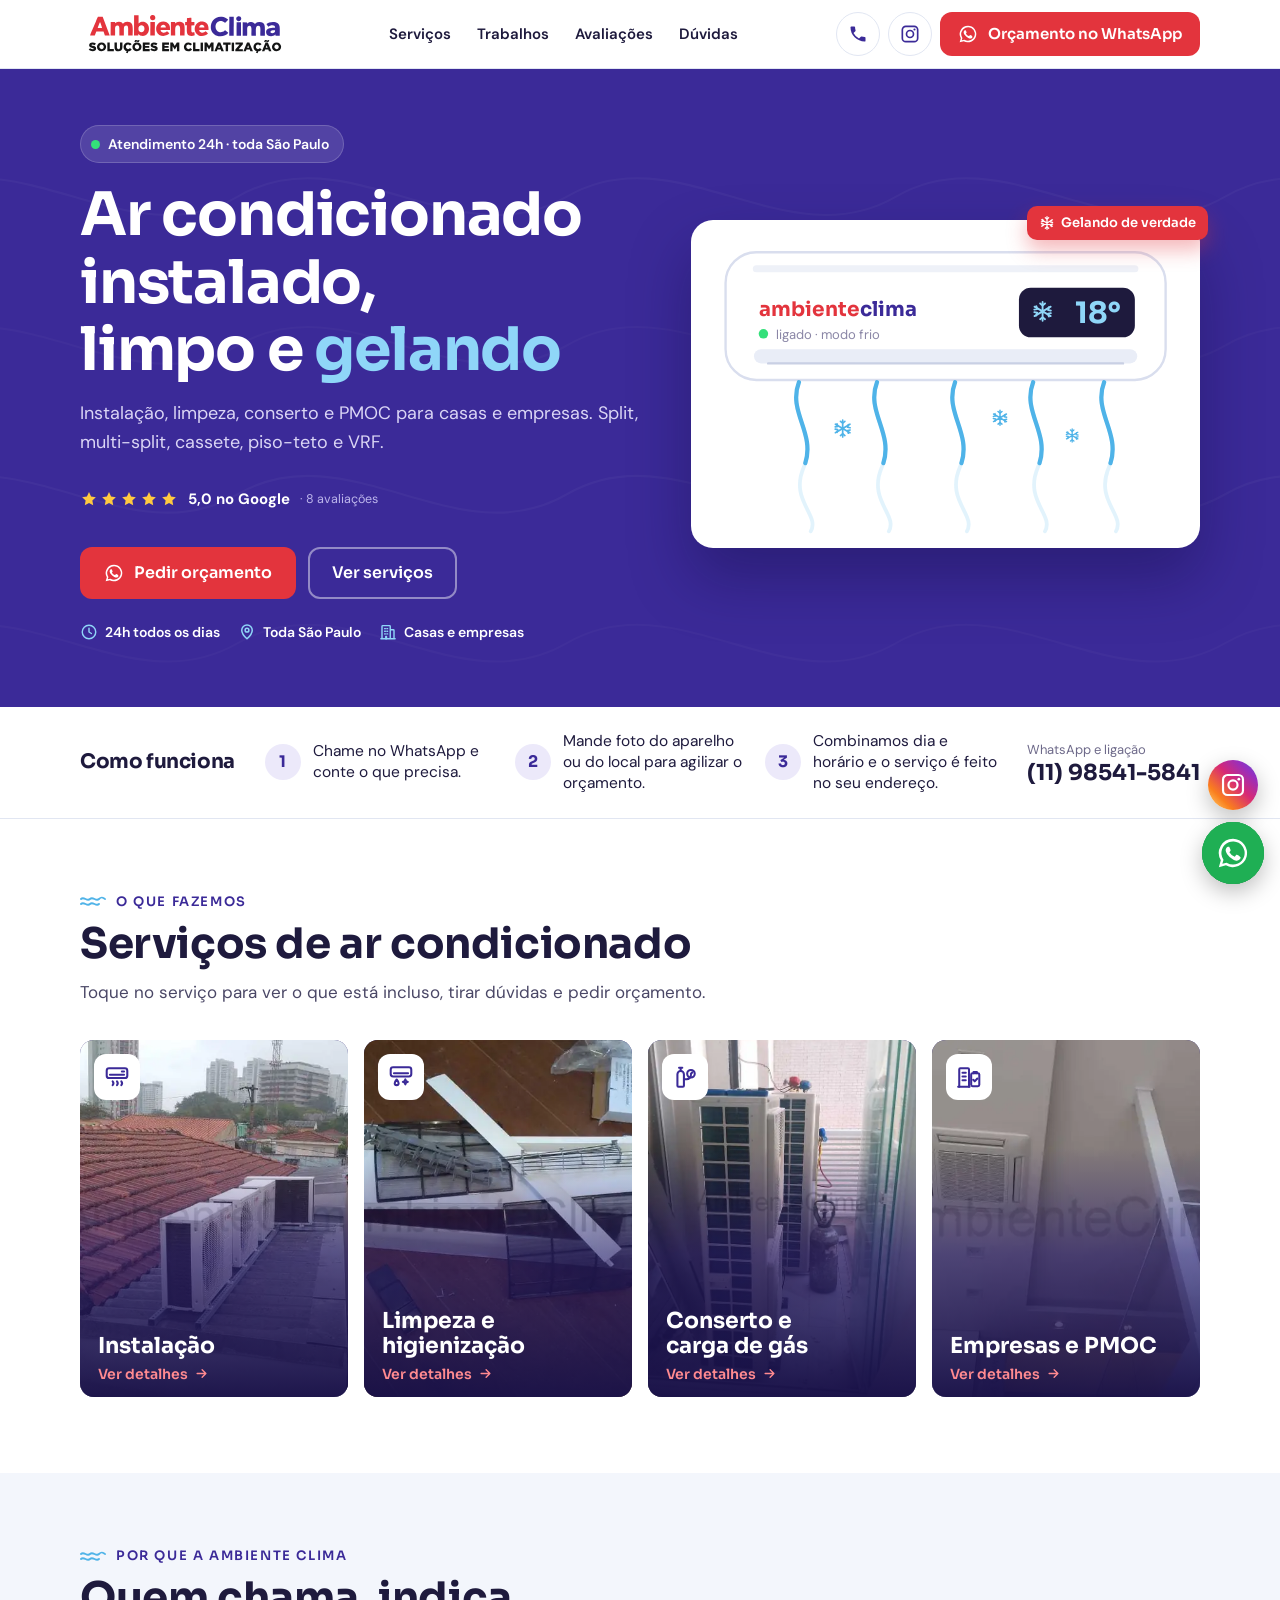
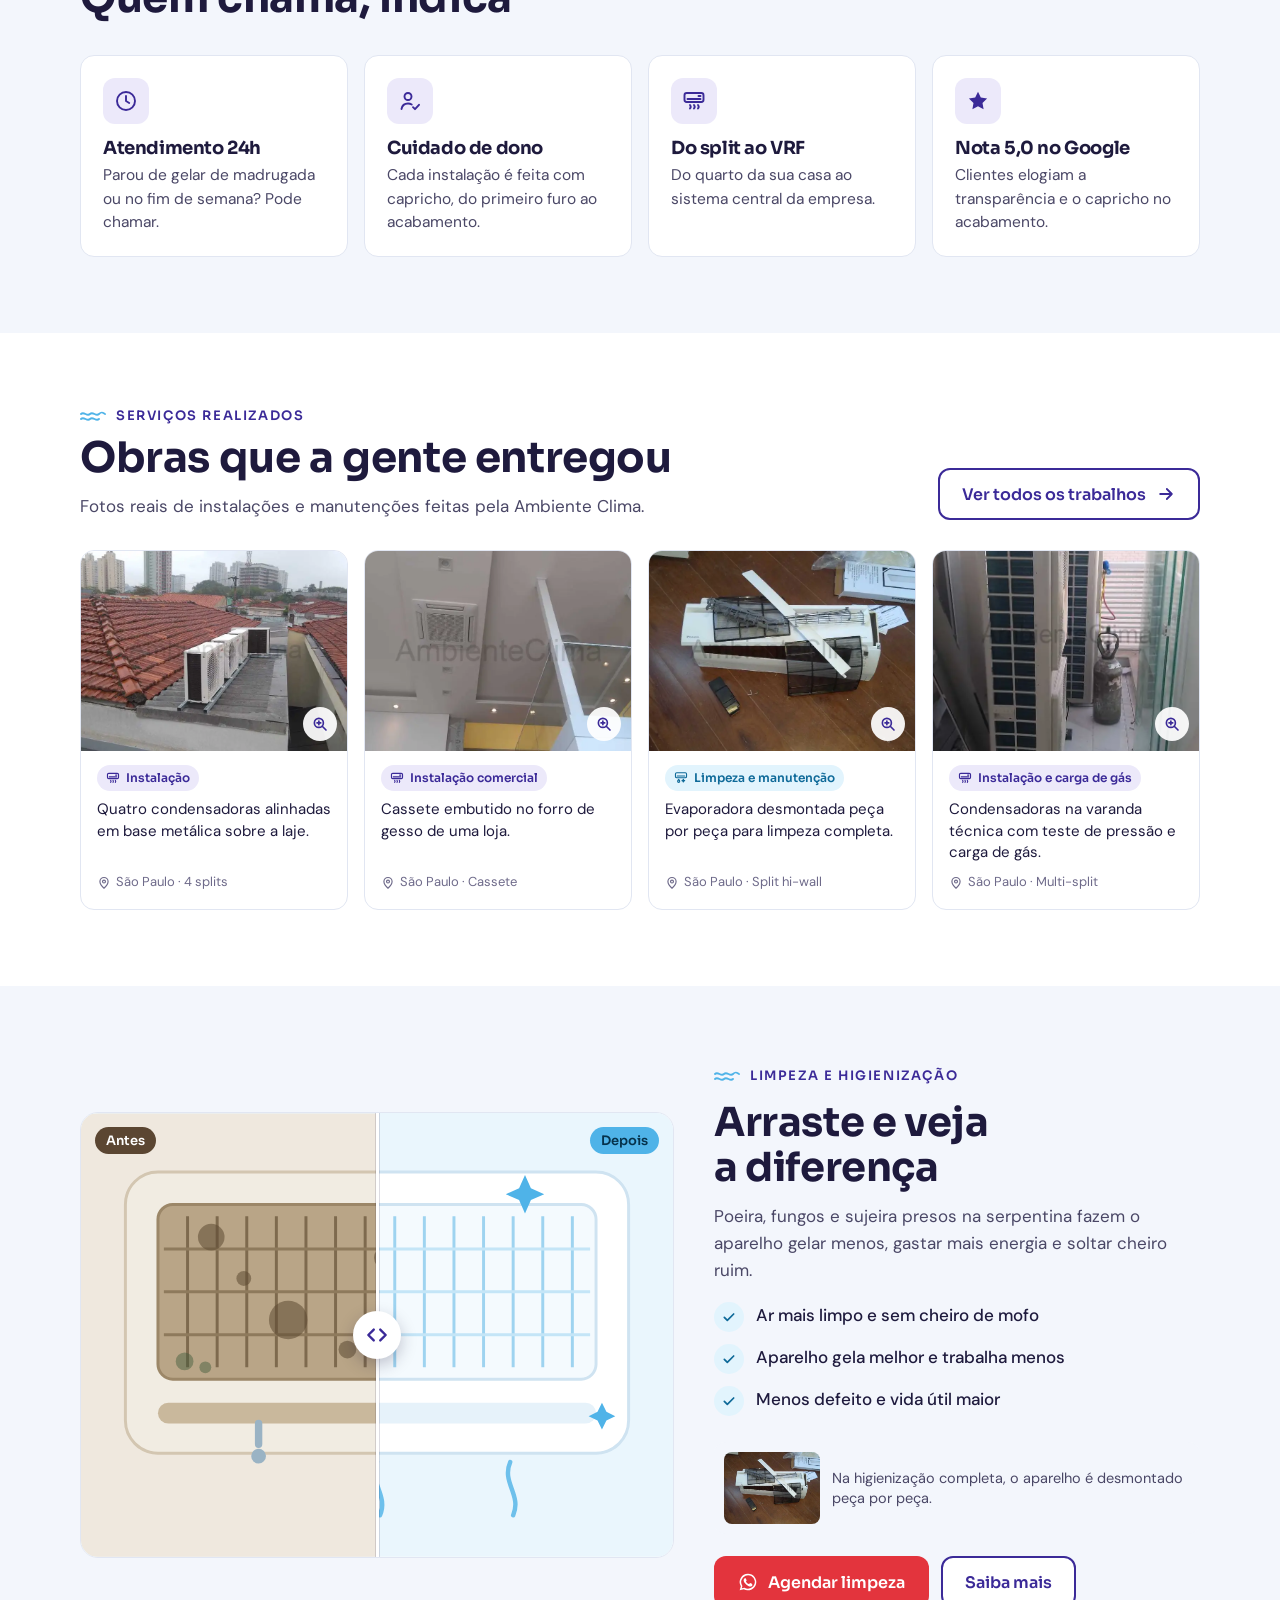
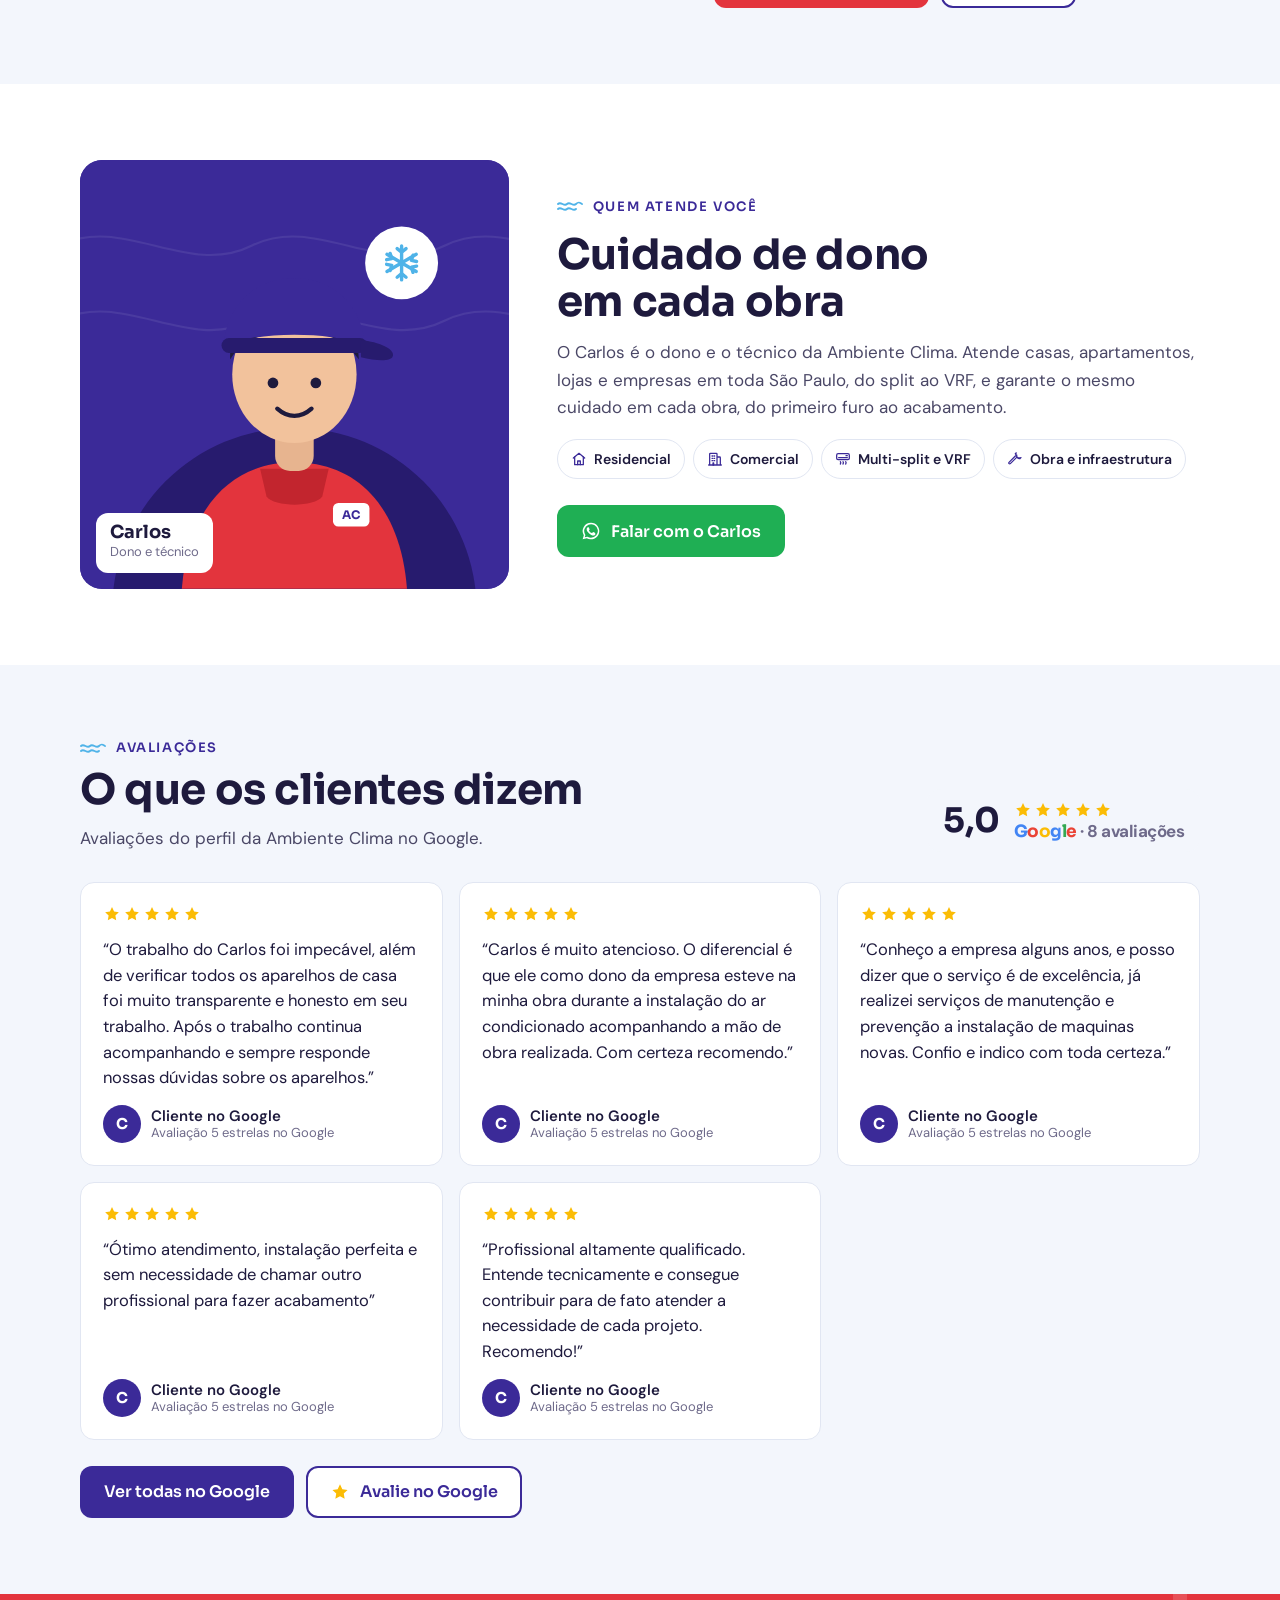
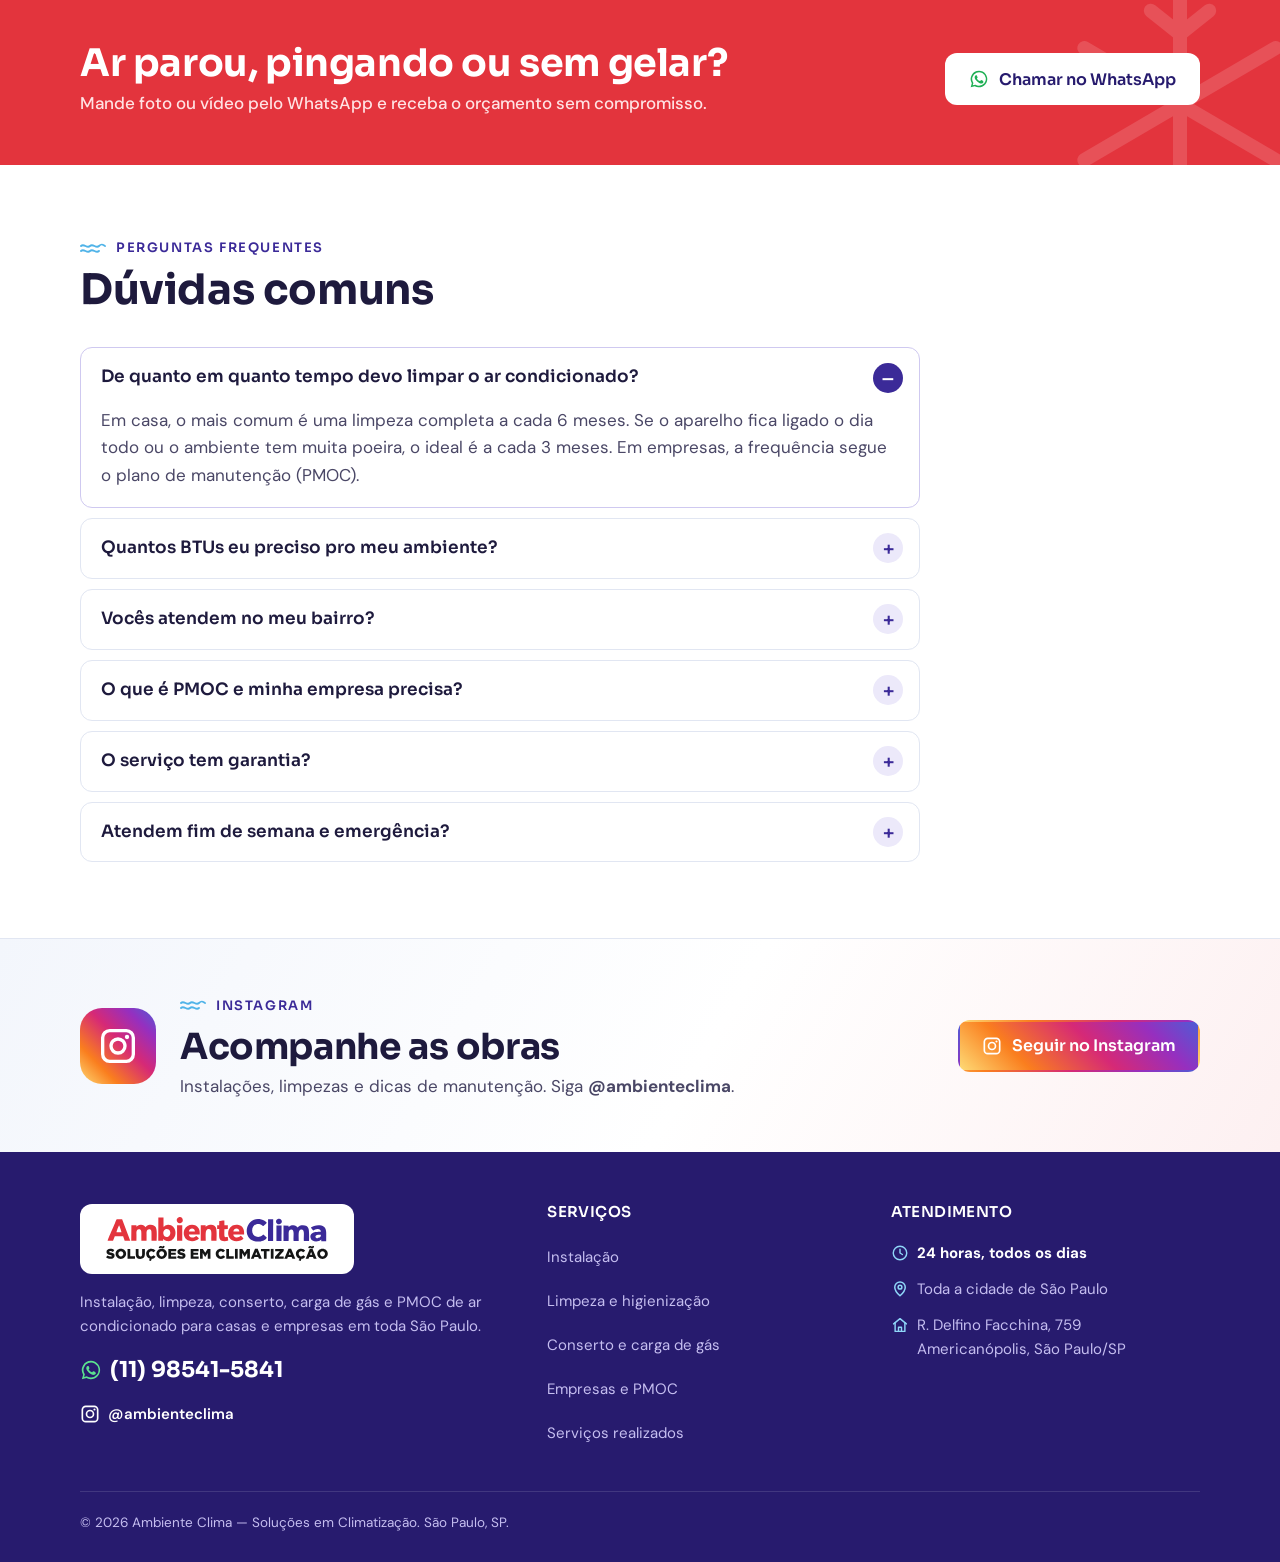
==== commit ac62272d: "Tira a promessa de que o dono vai pessoalmente em todas as obras Co-Authored-By: Claude Opus 5.5 <no" ====
--- a/index.html
+++ b/index.html
@@ -551,7 +551,7 @@
     </div>
     <div class="porque">
       <div><span class="pi"><svg><use href="#i-24h"/></svg></span><h3>Atendimento 24h</h3><p>Parou de gelar de madrugada ou no fim de semana? Pode chamar.</p></div>
-      <div><span class="pi"><svg><use href="#i-dono"/></svg></span><h3>O dono vai na obra</h3><p>O Carlos acompanha cada instalação pessoalmente, do início ao acabamento.</p></div>
+      <div><span class="pi"><svg><use href="#i-dono"/></svg></span><h3>Cuidado de dono</h3><p>Cada instalação é feita com capricho, do primeiro furo ao acabamento.</p></div>
       <div><span class="pi"><svg><use href="#i-split"/></svg></span><h3>Do split ao VRF</h3><p>Do quarto da sua casa ao sistema central da empresa.</p></div>
       <div><span class="pi"><svg><use href="#estrela"/></svg></span><h3>Nota 5,0 no Google</h3><p>Clientes elogiam a transparência e o capricho no acabamento.</p></div>
     </div>
@@ -651,8 +651,8 @@
     </div>
     <div>
       <span class="eyebrow">Quem atende você</span>
-      <h2 style="font-size:clamp(28px,4vw,42px);margin-top:12px">Quem vai na sua casa é o próprio dono</h2>
-      <p style="margin:14px 0 0">O Carlos é o dono e o técnico da Ambiente Clima. Atende casas, apartamentos, lojas e empresas em toda São Paulo, do split ao VRF, e acompanha cada obra pessoalmente, do primeiro furo ao acabamento.</p>
+      <h2 style="font-size:clamp(28px,4vw,42px);margin-top:12px">Cuidado de dono em cada obra</h2>
+      <p style="margin:14px 0 0">O Carlos é o dono e o técnico da Ambiente Clima. Atende casas, apartamentos, lojas e empresas em toda São Paulo, do split ao VRF, e garante o mesmo cuidado em cada obra, do primeiro furo ao acabamento.</p>
       <div class="chips"><span><svg><use href="#i-casa"/></svg>Residencial</span><span><svg><use href="#i-predio"/></svg>Comercial</span><span><svg><use href="#i-split"/></svg>Multi-split e VRF</span><span><svg><use href="#i-ferramenta"/></svg>Obra e infraestrutura</span></div>
       <div class="cta"><a class="btn btn-zap" data-zap="Olá, Carlos! Vim pelo site e quero falar sobre um serviço de ar condicionado." href="#"><svg><use href="#zap"/></svg>Falar com o Carlos</a></div>
     </div>
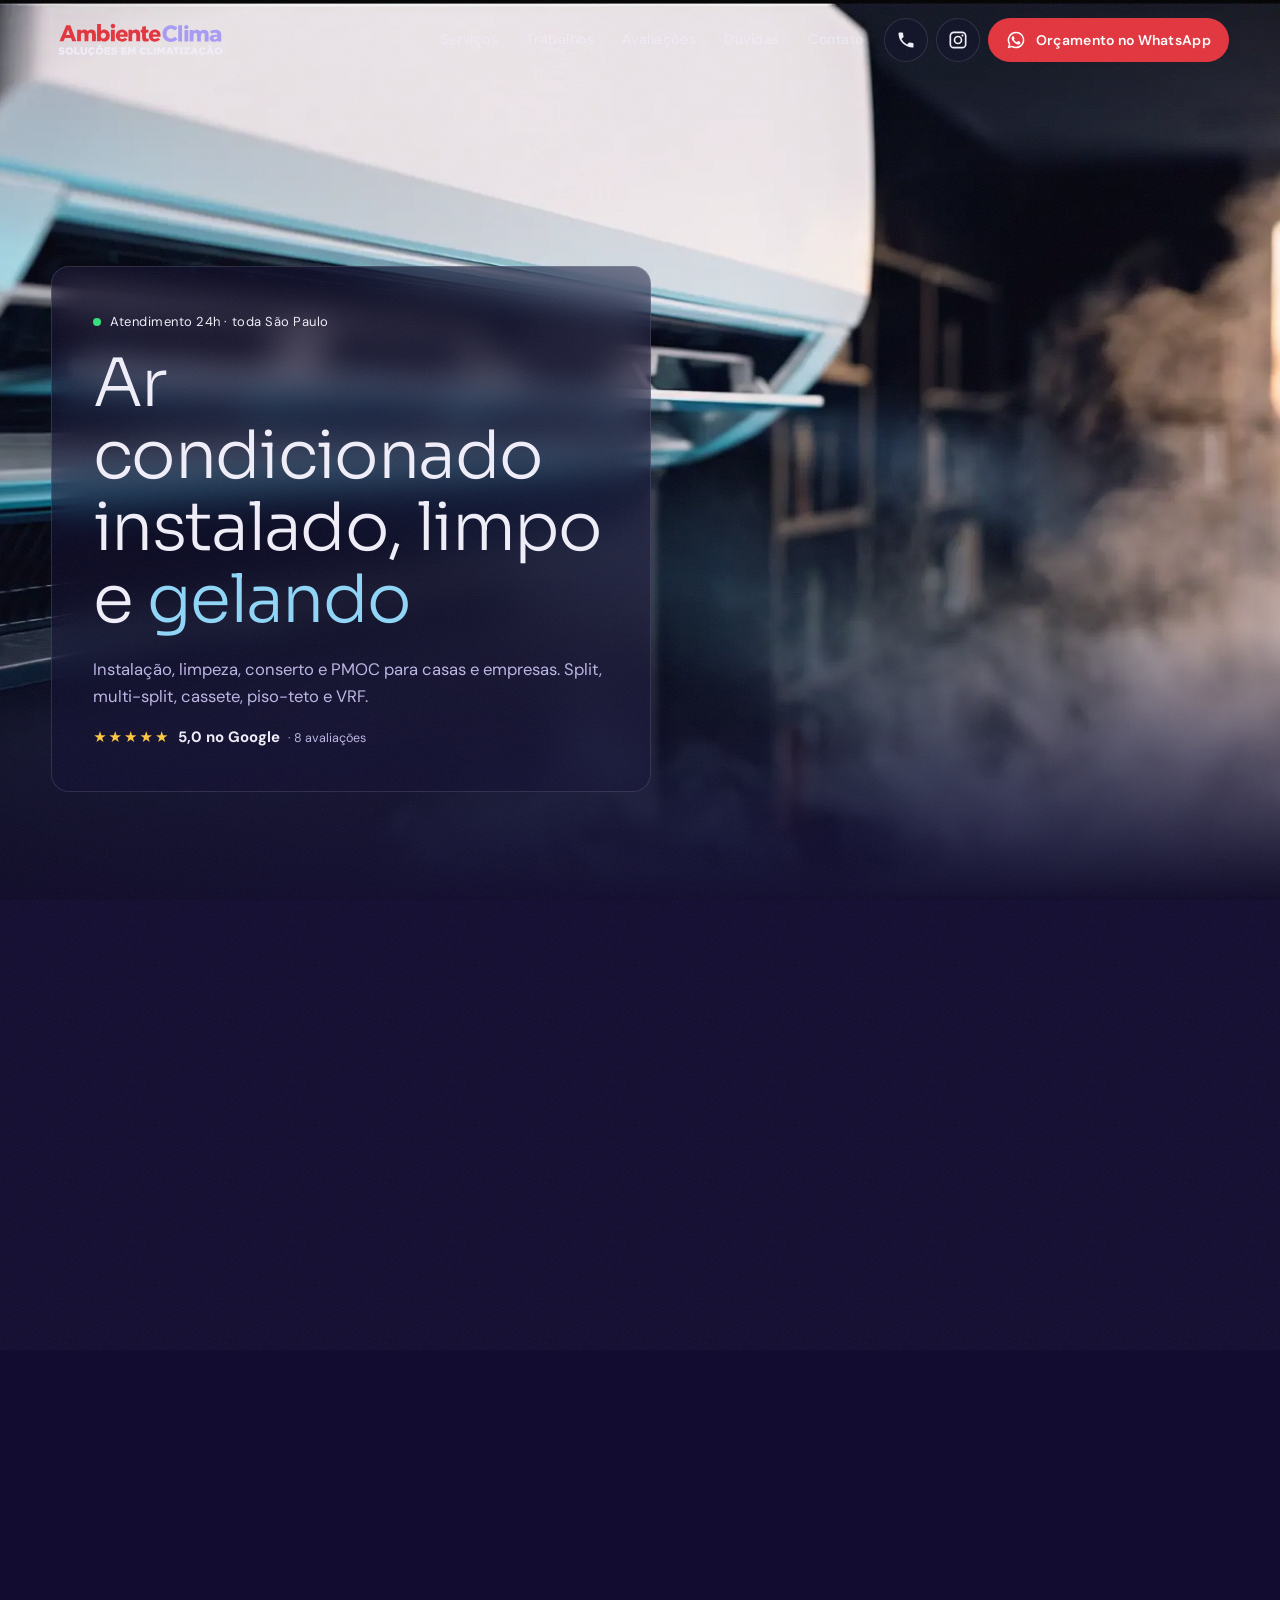
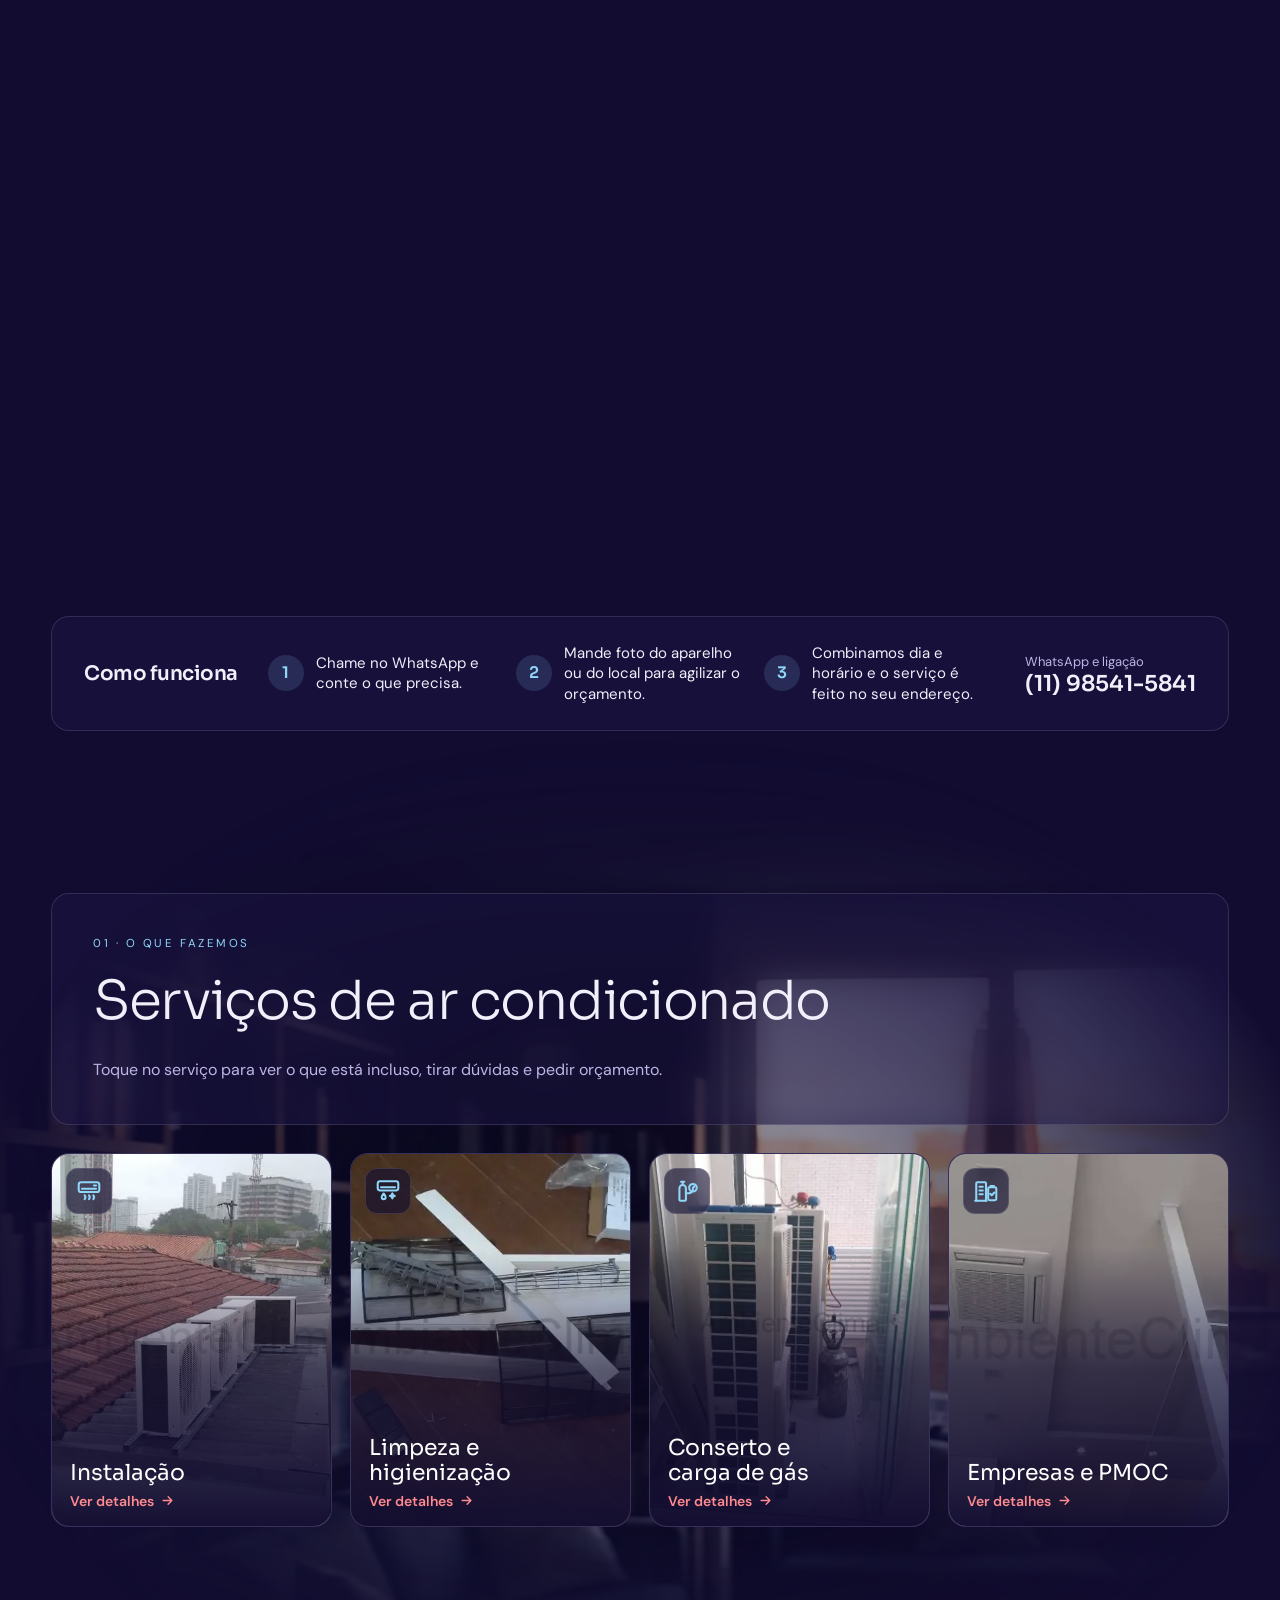
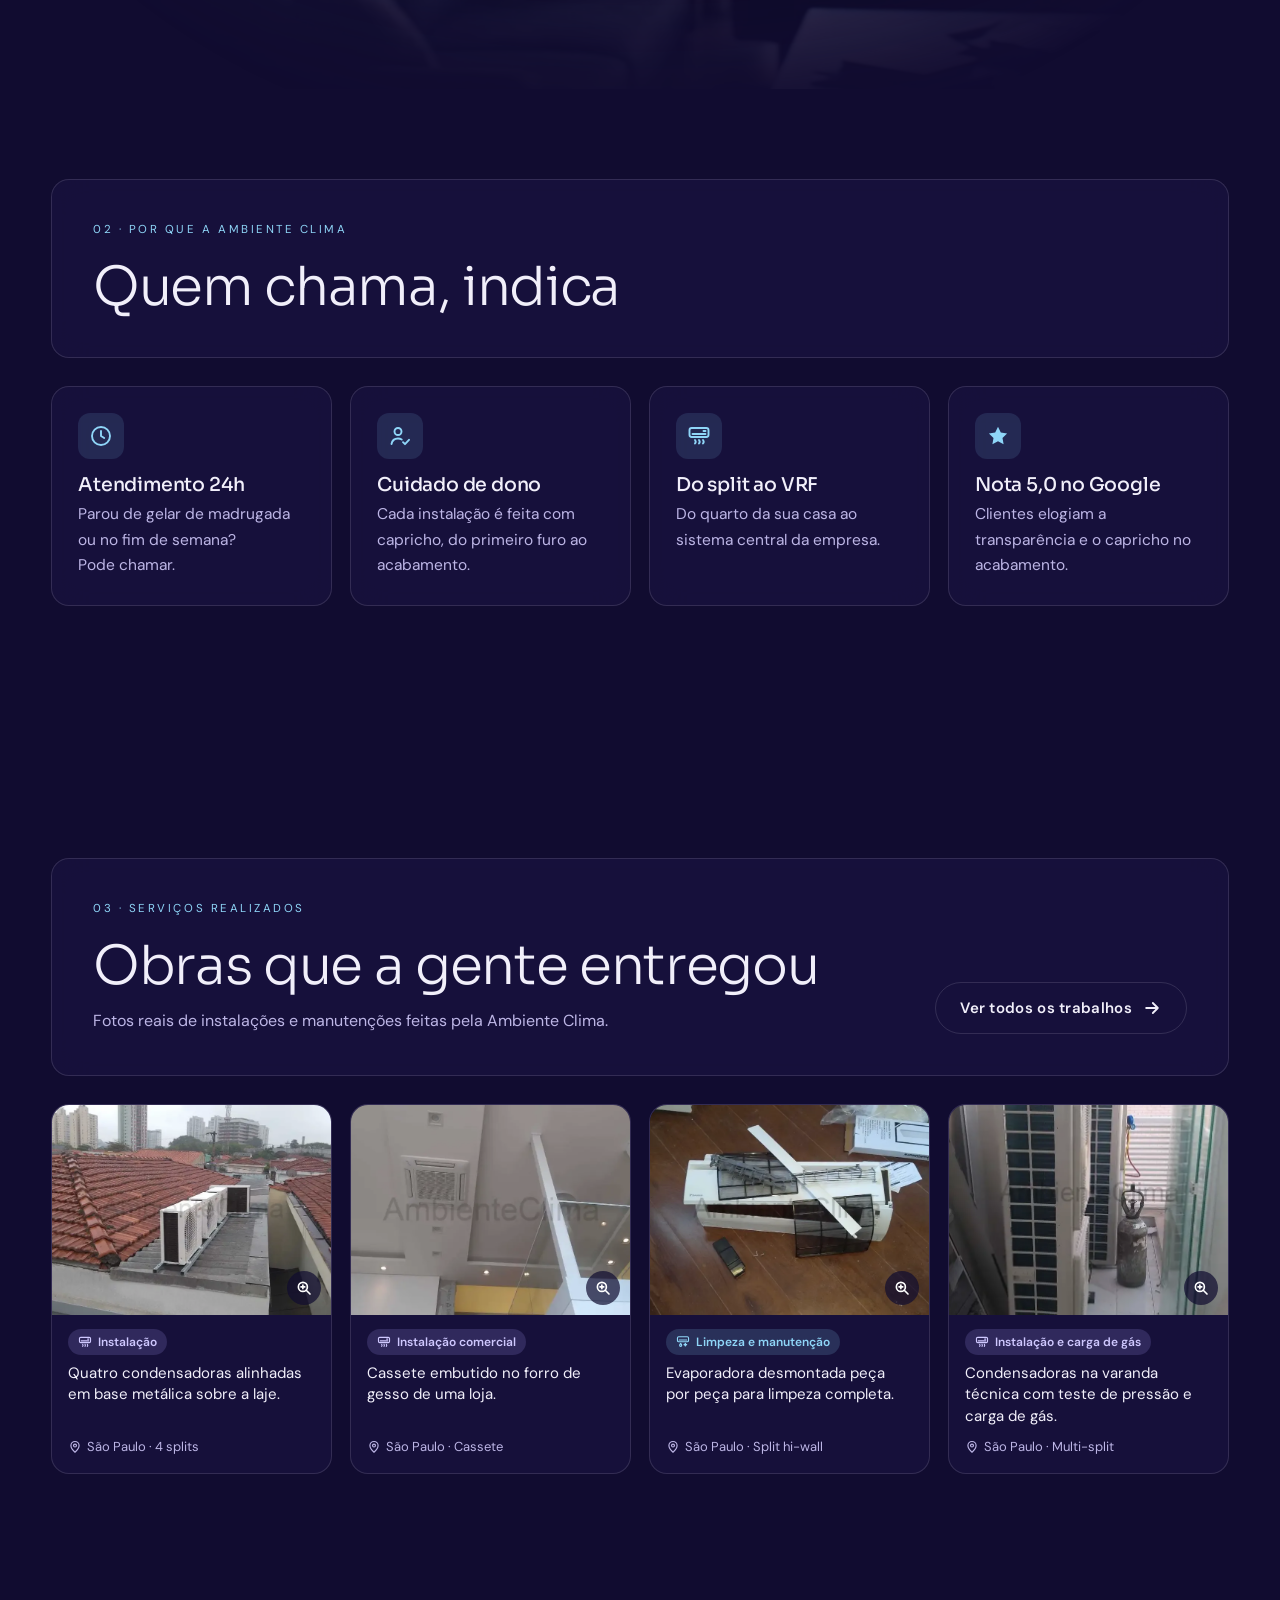
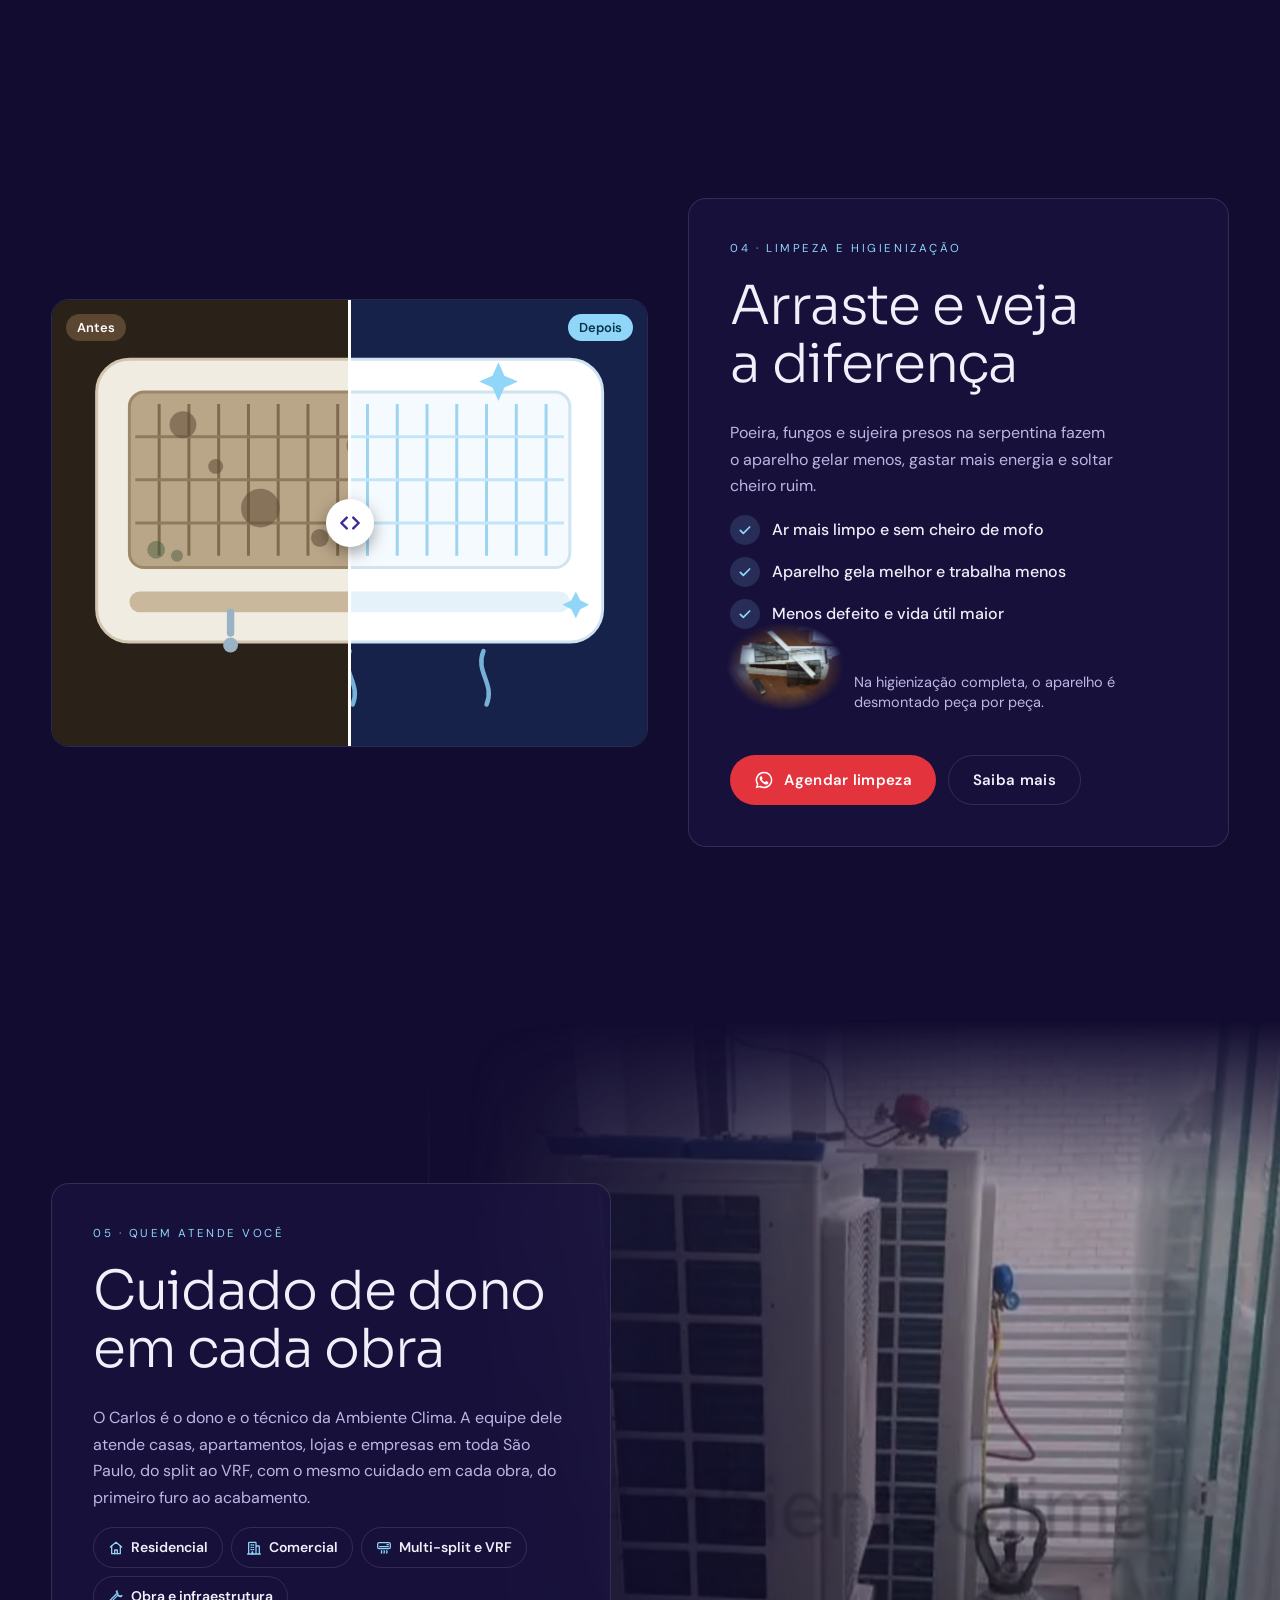
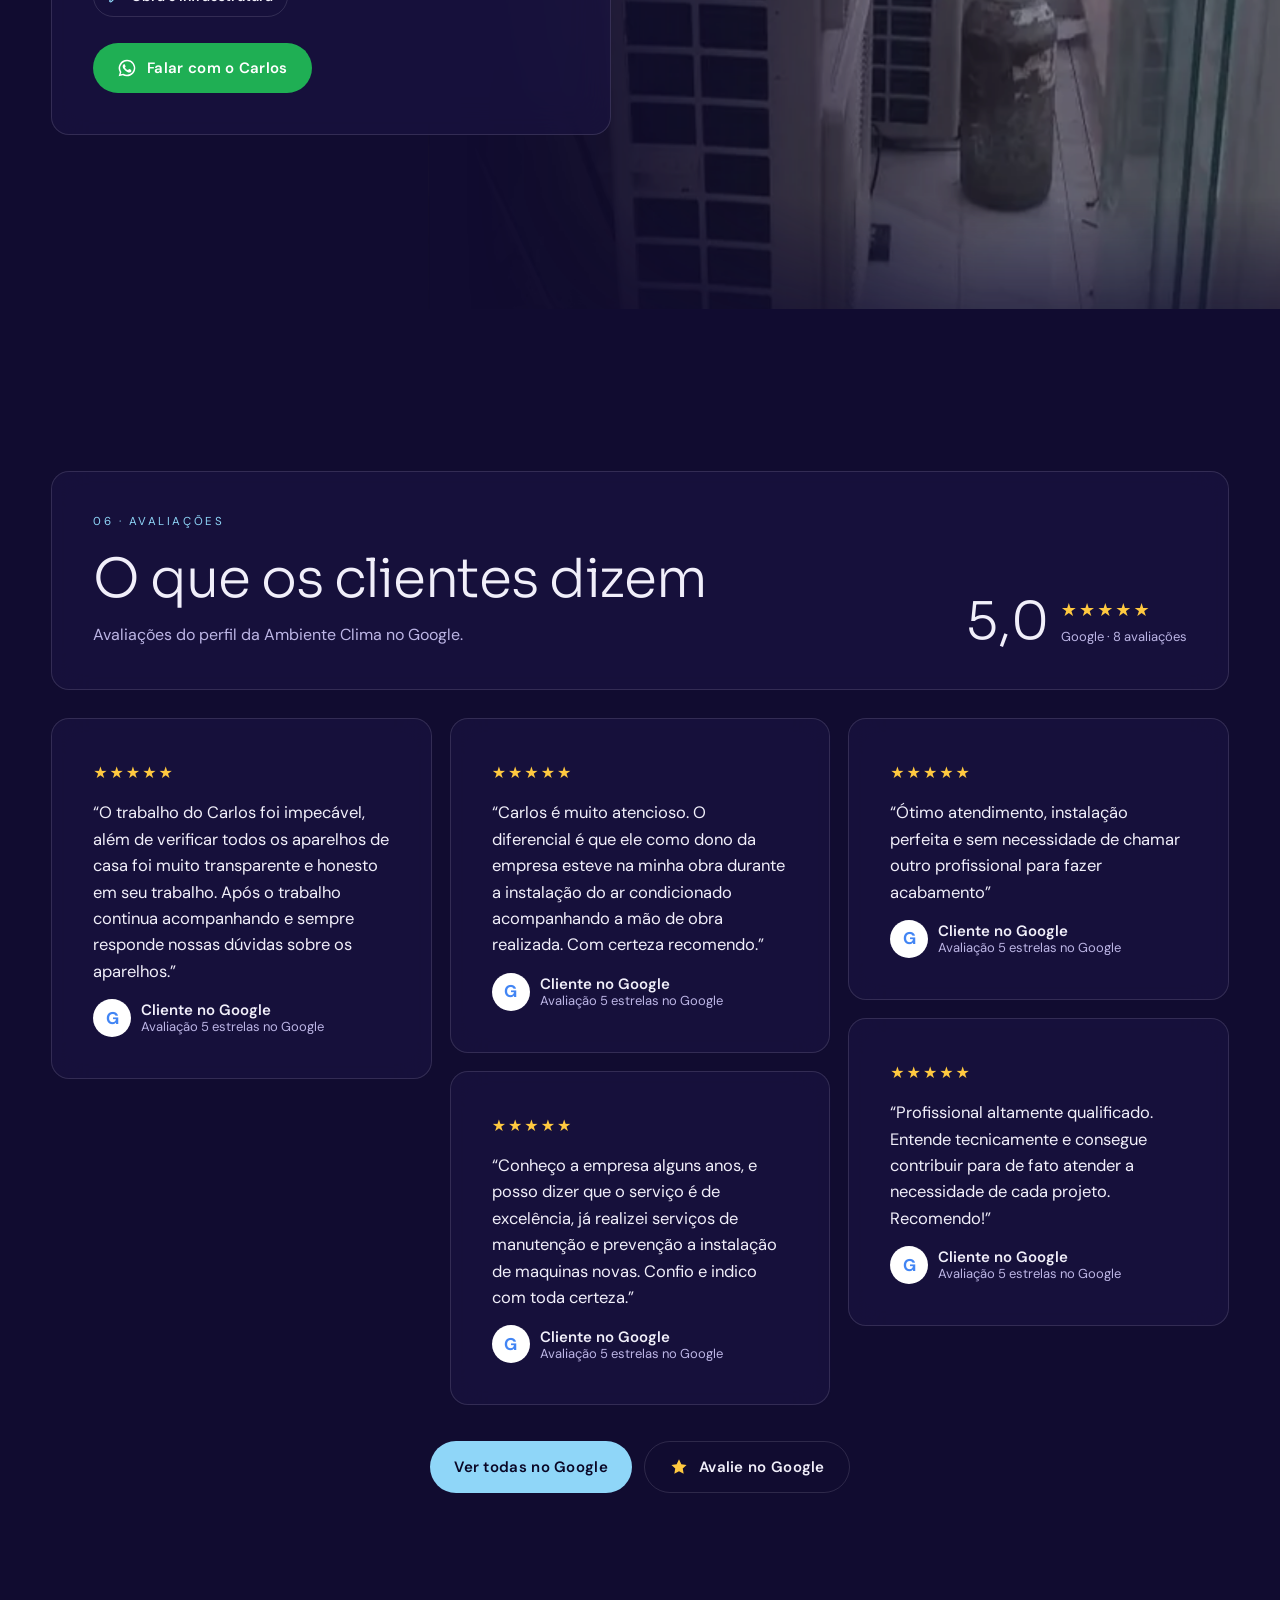
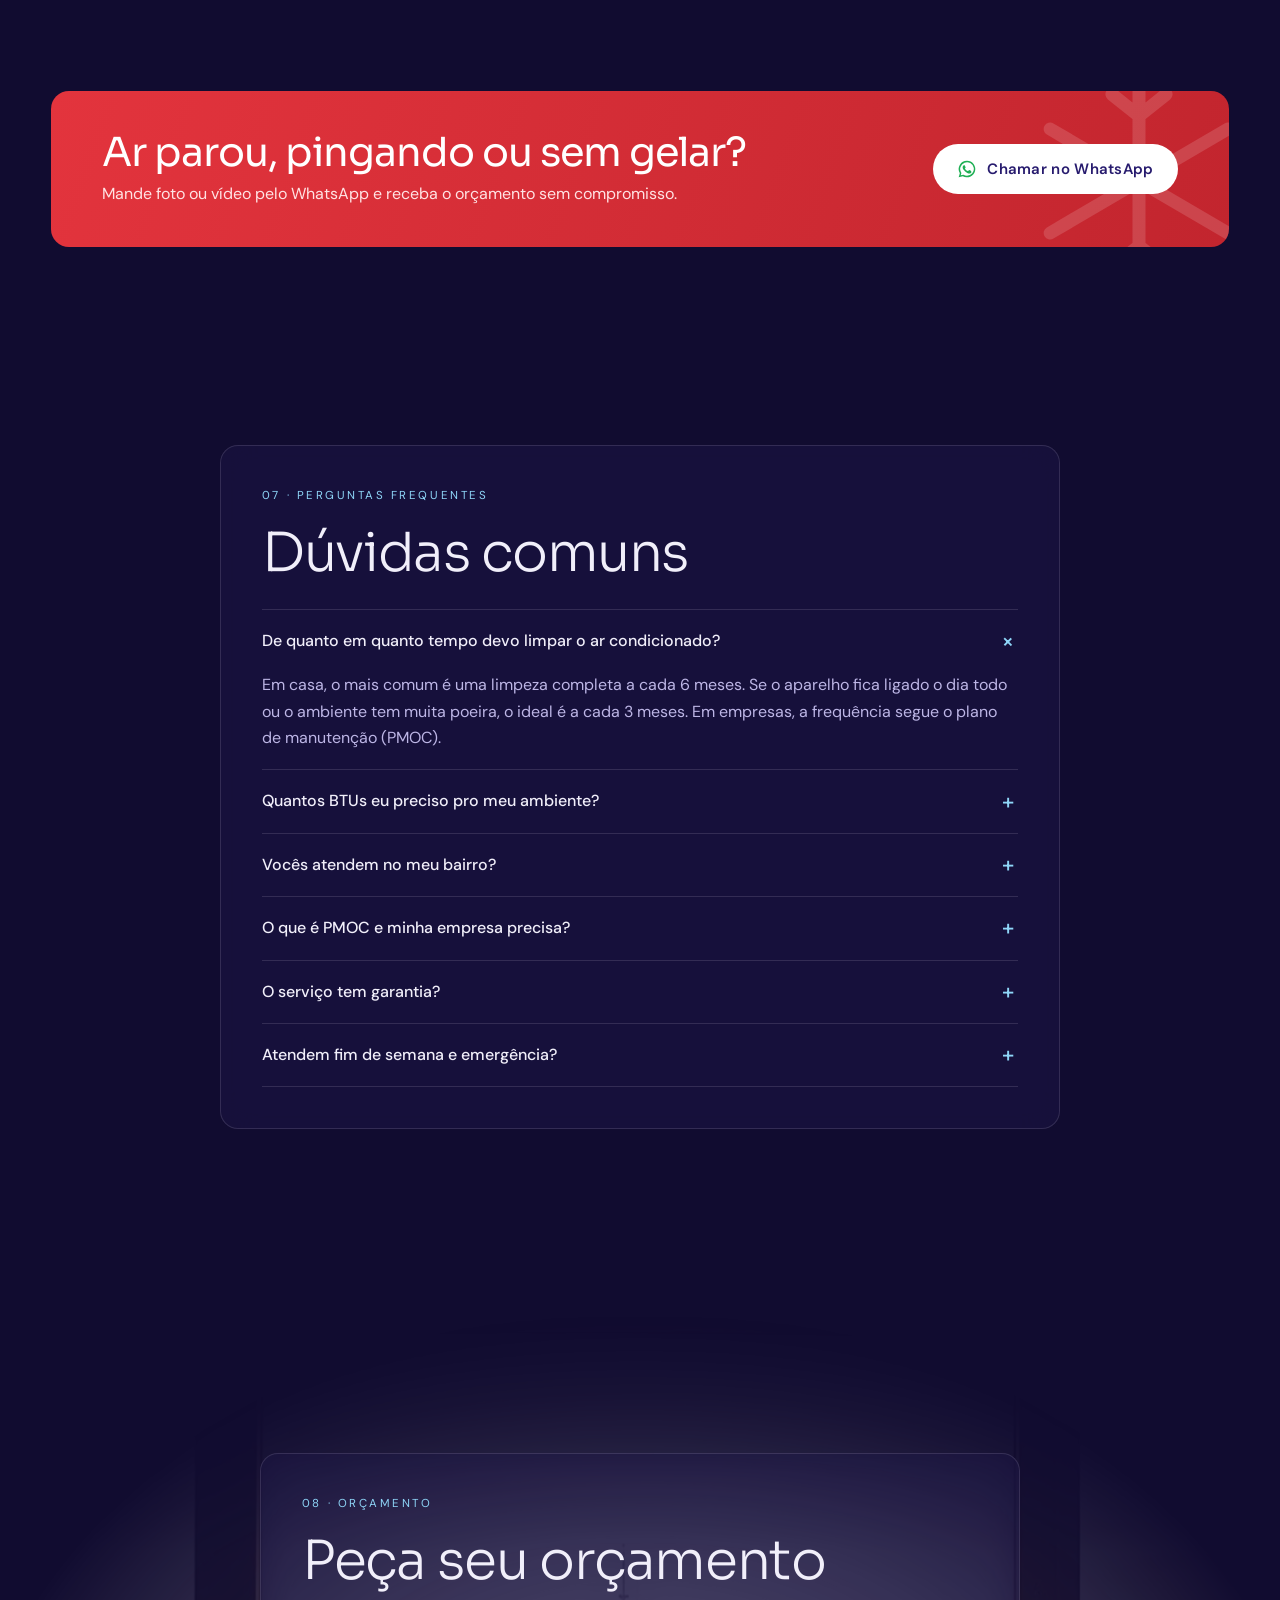
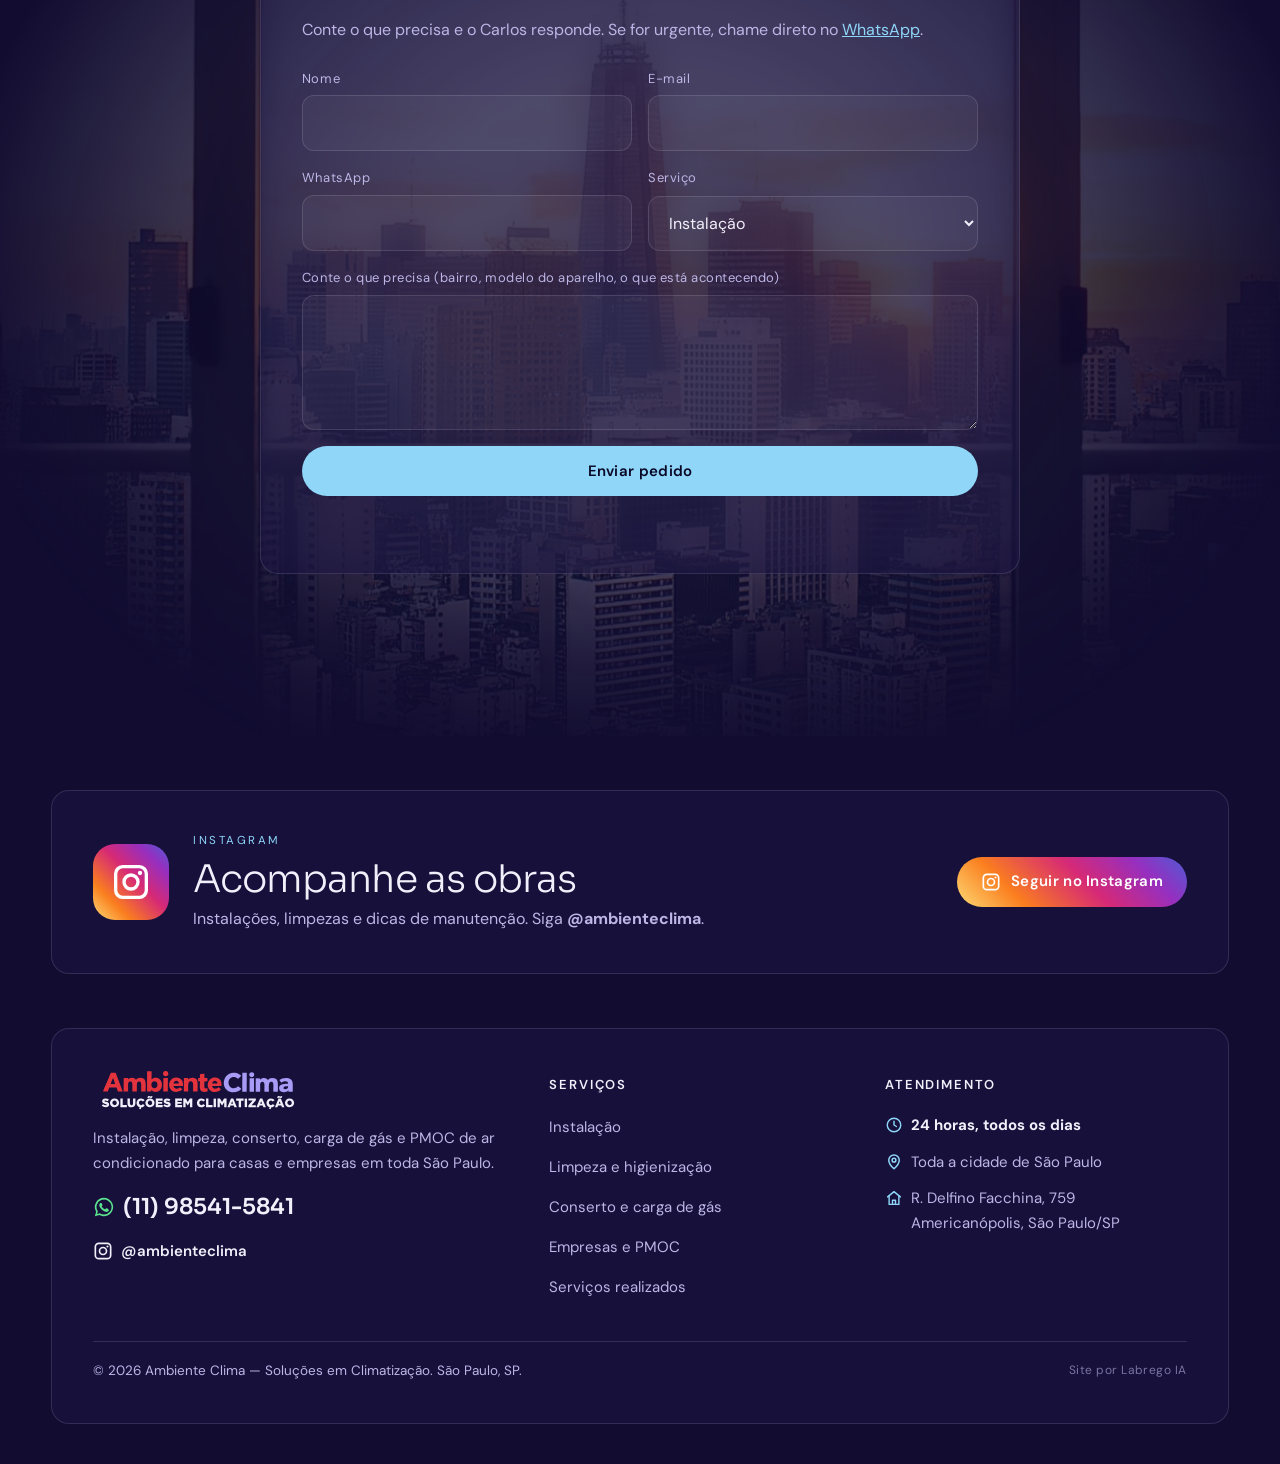
==== commit c2d1beec: "Site cinematográfico vira o site oficial; texto fala da equipe A versão de /amostra passa a ser a pá" ====
--- a/index.html
+++ b/index.html
@@ -1,422 +1,47 @@
 <!doctype html>
+<!--
+  Ambiente Clima · Site Cinematográfico por Labrego IA (labregoia.com.br)
+  Projeto: LBG-SC-20261031-D57F90C9CC · Assinatura LBG-SC-2026-v1
+  © 2026 Labrego IA. Estrutura, código e método licenciados.
+-->
 <html lang="pt-BR">
 <head>
-<meta charset="utf-8">
-<meta name="viewport" content="width=device-width, initial-scale=1, viewport-fit=cover">
-<meta name="theme-color" content="#3B2A98">
-<meta name="color-scheme" content="light">
-<title>Ambiente Clima | Instalação e Manutenção de Ar Condicionado em São Paulo</title>
-<meta name="description" content="Instalação, limpeza, conserto, carga de gás e PMOC de ar condicionado em toda São Paulo. Split, multi-split, cassete, piso-teto e VRF. Atendimento 24h pelo WhatsApp.">
-<link rel="canonical" href="https://www.ambienteclima.com.br/">
-<link rel="icon" href="favicon.ico" sizes="any">
-<link rel="icon" type="image/png" href="favicon.png">
-<link rel="apple-touch-icon" href="apple-touch-icon.png">
-<meta property="og:type" content="website">
-<meta property="og:title" content="Ambiente Clima — Soluções em Climatização">
-<meta property="og:description" content="Ar condicionado instalado, limpo e gelando. Atendimento 24h em toda São Paulo.">
-<meta property="og:url" content="https://www.ambienteclima.com.br/">
-<meta property="og:image" content="https://www.ambienteclima.com.br/apple-touch-icon.png">
-<script type="application/ld+json">
-{
-  "@context": "https://schema.org",
-  "@type": "HVACBusiness",
-  "name": "Ambiente Clima — Soluções em Climatização",
-  "url": "https://www.ambienteclima.com.br/",
-  "telephone": "+55-11-98541-5841",
-  "image": "https://www.ambienteclima.com.br/apple-touch-icon.png",
-  "address": {
-    "@type": "PostalAddress",
-    "streetAddress": "R. Delfino Facchina, 759",
-    "addressLocality": "São Paulo",
-    "addressRegion": "SP",
-    "postalCode": "04409-080",
-    "addressCountry": "BR"
-  },
-  "areaServed": {"@type": "City", "name": "São Paulo"},
-  "openingHoursSpecification": {
-    "@type": "OpeningHoursSpecification",
-    "dayOfWeek": ["Monday","Tuesday","Wednesday","Thursday","Friday","Saturday","Sunday"],
-    "opens": "00:00",
-    "closes": "23:59"
-  },
-  "sameAs": ["https://www.instagram.com/ambienteclima/"],
-  "aggregateRating": {"@type": "AggregateRating", "ratingValue": "5.0", "reviewCount": "8"}
-}
-</script>
-<link rel="preconnect" href="https://fonts.googleapis.com">
-<link rel="preconnect" href="https://fonts.gstatic.com" crossorigin>
-<link rel="stylesheet" href="https://fonts.googleapis.com/css2?family=Sora:wght@500;600;700;800&family=DM+Sans:opsz,wght@9..40,400;9..40,500;9..40,600;9..40,700&display=swap">
-<style>
-:root{
-  --indigo:#3B2A98; --indigo-esc:#271B6E; --indigo-claro:#ECE9FA;
-  --verm:#E3343D; --verm-esc:#C2252E;
-  --tinta:#1E1A3D; --texto:#4A4766; --suave:#6E6A8A;
-  --fundo:#FFFFFF; --gelo:#F3F6FC; --linha:#E1E6F2;
-  --ciano:#4FB3E8; --ciano-claro:#8FD6F8;
-  --zap:#1FAF54; --zap-esc:#17924A;
-  --display:"Sora",system-ui,-apple-system,"Segoe UI",sans-serif;
-  --corpo:"DM Sans",system-ui,-apple-system,"Segoe UI",sans-serif;
-  --raio:14px;
-}
-*{box-sizing:border-box}
-html{scroll-behavior:smooth;scroll-padding-top:80px}
-body{margin:0;background:var(--fundo);color:var(--texto);font:400 17px/1.6 var(--corpo);-webkit-font-smoothing:antialiased}
-a{color:inherit}
-img{max-width:100%}
-[hidden]{display:none!important}
-.wrap{max-width:1160px;margin:0 auto;padding-inline:20px}
-h1,h2,h3,h4{font-family:var(--display);color:var(--tinta);line-height:1.12;margin:0;text-wrap:balance;letter-spacing:-.4px}
-.eyebrow{display:inline-flex;align-items:center;gap:10px;font:600 13px/1 var(--display);letter-spacing:1.6px;text-transform:uppercase;color:var(--indigo)}
-.eyebrow::before{content:"";width:26px;height:10px;flex:none;background:no-repeat center/contain url("data:image/svg+xml,%3Csvg xmlns='http://www.w3.org/2000/svg' viewBox='0 0 26 10'%3E%3Cpath d='M1 3c3-3 6 3 9 0s6 3 9 0 4-1 6 0M1 8c3-3 6 3 9 0s6 3 9 0' fill='none' stroke='%234FB3E8' stroke-width='1.8' stroke-linecap='round'/%3E%3C/svg%3E")}
-:focus-visible{outline:3px solid var(--ciano);outline-offset:3px;border-radius:6px}
-.sr{position:absolute;width:1px;height:1px;overflow:hidden;clip:rect(0 0 0 0);white-space:nowrap}
-svg.i{width:22px;height:22px;flex:none}
-
-/* botões */
-.btn{position:relative;overflow:hidden;display:inline-flex;align-items:center;justify-content:center;gap:10px;min-height:52px;text-decoration:none;font:600 16px/1.1 var(--display);padding:14px 22px;border-radius:12px;border:2px solid transparent;transition:transform .15s,background .2s,border-color .2s,color .2s;cursor:pointer}
-.btn:hover{transform:translateY(-2px)}
-.btn:active{transform:scale(.97)}
-.btn svg{width:20px;height:20px;flex:none}
-.btn-verm{background:var(--verm);color:#fff}
-.btn-verm:hover{background:var(--verm-esc)}
-.btn-zap{background:var(--zap);color:#fff}
-.btn-zap:hover{background:var(--zap-esc)}
-.btn-cont{border-color:rgba(255,255,255,.45);color:#fff}
-.btn-cont:hover{border-color:#fff;background:rgba(255,255,255,.08)}
-.btn-indigo{background:var(--indigo);color:#fff}
-.btn-indigo:hover{background:var(--indigo-esc)}
-.btn-borda{border-color:var(--indigo);color:var(--indigo);background:#fff}
-.btn-borda:hover{background:var(--indigo-claro)}
-.btn-branco{background:#fff;color:var(--indigo-esc)}
-.btn-branco svg{color:var(--zap)}
-.btn-ig{background:linear-gradient(45deg,#FEDA75,#FA7E1E 25%,#D62976 55%,#962FBF 80%,#4F5BD5);color:#fff}
-.btn-sm{min-height:44px;padding:10px 16px;font-size:15px;white-space:nowrap}
-.btn-verm::after,.btn-zap::after{content:"";position:absolute;top:0;bottom:0;left:-60%;width:40%;background:linear-gradient(100deg,transparent,rgba(255,255,255,.4),transparent);transform:skewX(-20deg);animation:brilho 4.2s 1.6s ease-in-out infinite;pointer-events:none}
-.cta{display:flex;flex-wrap:wrap;gap:12px}
-
-/* topo */
-header{position:sticky;top:0;z-index:40;background:rgba(255,255,255,.97);backdrop-filter:blur(8px);-webkit-backdrop-filter:blur(8px);border-bottom:1px solid var(--linha)}
-.topo{display:flex;align-items:center;justify-content:space-between;gap:14px;min-height:68px}
-.logo-home{display:inline-flex;align-items:center;min-height:44px;transition:transform .2s}
-.logo-home:hover{transform:scale(1.03)}
-.topo .logo-home img{height:40px;width:auto;display:block}
-nav.menu{display:flex;align-items:center;gap:26px}
-nav.menu a.lk{text-decoration:none;font-weight:600;font-size:15px;color:var(--tinta);padding:10px 0;position:relative}
-nav.menu a.lk::after{content:"";position:absolute;left:0;right:0;bottom:4px;height:2px;background:var(--verm);transform:scaleX(0);transition:transform .2s;transform-origin:left}
-nav.menu a.lk:hover::after{transform:scaleX(1)}
-.acoes{display:flex;align-items:center;gap:8px}
-.ic-btn{flex:none;width:44px;height:44px;border-radius:50%;display:grid;place-items:center;border:1.5px solid var(--linha);color:var(--indigo);background:#fff;text-decoration:none;transition:border-color .2s,background .2s;cursor:pointer;padding:0}
-.ic-btn:hover{border-color:var(--indigo);background:var(--indigo-claro)}
-.ic-btn svg{width:20px;height:20px}
-.ic-btn.cheio{background:var(--indigo);border-color:var(--indigo);color:#fff}
-.so-cel{display:none}
-@media (max-width:900px){
-  .so-pc{display:none!important}
-  .so-cel{display:grid}
-  .topo{min-height:62px}
-  .topo .logo-home img{height:32px}
-  nav.menu{position:absolute;left:0;right:0;top:100%;flex-direction:column;align-items:stretch;gap:0;background:#fff;border-bottom:1px solid var(--linha);box-shadow:0 18px 30px rgba(30,26,61,.12);padding:6px 20px 16px;display:none}
-  header.aberto nav.menu{display:flex}
-  nav.menu a.lk{padding:14px 2px;border-bottom:1px solid var(--linha);font-size:17px}
-  nav.menu a.lk::after{display:none}
-  nav.menu .btn{margin-top:14px}
-  nav.menu .btn.so-cel{display:inline-flex}
-}
-
-/* chamada principal */
-.hero{background:var(--indigo);color:#DAD5F5;position:relative;overflow:hidden;isolation:isolate}
-.hero .ventos{position:absolute;inset:0;width:100%;height:100%;z-index:-1;opacity:.5;pointer-events:none}
-.hero .ventos path{fill:none;stroke:#fff;stroke-opacity:.07;stroke-width:2;animation:deriva 14s linear infinite}
-.hero .ventos path:nth-child(even){animation-duration:19s;stroke-opacity:.05}
-.hero .wrap{display:grid;grid-template-columns:1.05fr .95fr;grid-template-areas:"txt ilus" "cta ilus";column-gap:48px;align-items:center;padding-block:56px 64px}
-.h-txt{grid-area:txt;align-self:end}
-.h-ilus{grid-area:ilus}
-.h-cta{grid-area:cta;align-self:start;margin-top:26px}
-.selo-topo{display:inline-flex;align-items:center;gap:8px;background:rgba(255,255,255,.12);border:1px solid rgba(255,255,255,.18);color:#fff;border-radius:999px;padding:7px 14px 7px 10px;font-size:14px;font-weight:600}
-.dot{width:9px;height:9px;border-radius:50%;background:#34E07A;flex:none;animation:pulso 1.8s infinite}
-.hero h1{color:#fff;font-size:clamp(34px,5.4vw,60px);font-weight:700;letter-spacing:-1.2px;margin:18px 0 0}
-.hero h1 span{color:var(--ciano-claro)}
-.hero .lead{font-size:18px;max-width:32em;margin:16px 0 0;color:#DAD5F5}
-.nota-g{display:inline-flex;align-items:center;gap:10px;margin-top:20px;text-decoration:none;color:#fff;font-weight:600;font-size:15px;padding:8px 0;min-height:44px}
-.nota-g .estrelas{color:#FFC940}
-.nota-g small{color:#BDB6EC;font-weight:400}
-.nota-g:hover b{text-decoration:underline}
-.selos{display:flex;flex-wrap:wrap;gap:8px 18px;margin-top:22px;font-size:14px;font-weight:600;color:#fff}
-.selos span{display:inline-flex;align-items:center;gap:7px}
-.selos svg{width:18px;height:18px;color:var(--ciano-claro)}
-.cartao-ar{background:#fff;border-radius:22px;padding:18px 18px 12px;box-shadow:0 30px 60px rgba(14,8,60,.35);position:relative}
-.cartao-ar svg.ar{display:block;width:100%;height:auto}
-.etq{position:absolute;right:-8px;top:-14px;background:var(--verm);color:#fff;font:600 13px/1 var(--display);padding:9px 12px;border-radius:10px;display:flex;gap:6px;align-items:center;box-shadow:0 10px 20px rgba(227,52,61,.35)}
-.etq svg{width:16px;height:16px}
-.fluxo{fill:none;stroke:var(--ciano);stroke-width:3.6;stroke-linecap:round;stroke-dasharray:70 200;animation:vento 2.4s cubic-bezier(.4,0,.2,1) infinite}
-.floco{color:var(--ciano);animation:cair 3.6s ease-in infinite}
-@media (max-width:900px){
-  .hero .wrap{grid-template-columns:1fr;grid-template-areas:"txt" "ilus" "cta";padding-block:30px 40px;row-gap:24px}
-  .h-cta{margin-top:0}
-  .h-cta .cta .btn{flex:1 1 100%}
-  .hero .lead{font-size:16.5px}
-  .cartao-ar{padding:12px 12px 6px;border-radius:18px}
-  .etq{right:8px;top:-12px}
-}
-
-/* como funciona */
-.passos{background:#fff;border-bottom:1px solid var(--linha)}
-.passos .wrap{display:grid;grid-template-columns:auto 1fr auto;gap:30px;align-items:center;padding-block:24px}
-.passos h2{font-size:20px}
-.passos ol{list-style:none;margin:0;padding:0;display:grid;grid-template-columns:repeat(3,1fr);gap:18px}
-.passos li{display:grid;grid-template-columns:36px 1fr;gap:12px;align-items:center;line-height:1.35;font-size:15.5px;color:var(--tinta)}
-.passos li b{display:grid;place-items:center;width:36px;height:36px;border-radius:50%;background:var(--indigo-claro);color:var(--indigo);font:700 16px/1 var(--display)}
-.num-box{text-decoration:none;display:flex;flex-direction:column}
-.num-box small{color:var(--suave);font-size:13px}
-.num-box .num{font:700 22px/1.1 var(--display);color:var(--tinta);white-space:nowrap}
-@media (max-width:980px){.passos .wrap{grid-template-columns:1fr;gap:14px}.passos ol{grid-template-columns:1fr;gap:10px}}
-
-/* seções */
-section{padding-block:76px}
-.cab{display:flex;flex-direction:column;gap:12px;margin-bottom:34px;max-width:660px}
-.cab h2{font-size:clamp(28px,4vw,42px);font-weight:700}
-.cab p{margin:0}
-.cab-linha{display:flex;justify-content:space-between;align-items:flex-end;gap:20px;flex-wrap:wrap;margin-bottom:30px}
-.cab-linha .cab{margin:0}
-.faixa{background:var(--gelo)}
-@media (max-width:600px){section{padding-block:56px}.cab{margin-bottom:26px}}
-
-/* cards de serviço */
-.svc-grid{display:grid;grid-template-columns:repeat(4,1fr);gap:16px}
-.svc{position:relative;display:block;aspect-ratio:3/4;border-radius:var(--raio);overflow:hidden;text-decoration:none;background:var(--indigo-esc);isolation:isolate}
-.svc img{position:absolute;inset:0;width:100%;height:100%;object-fit:cover;transition:transform .5s}
-.svc::after{content:"";position:absolute;inset:0;background:linear-gradient(180deg,rgba(39,27,110,0) 30%,rgba(39,27,110,.6) 60%,rgba(24,16,72,.96) 100%);z-index:1}
-.svc:hover img{transform:scale(1.06)}
-.svc-ic{position:absolute;top:14px;left:14px;z-index:2;width:46px;height:46px;border-radius:12px;background:#fff;color:var(--indigo);display:grid;place-items:center;transition:transform .35s cubic-bezier(.3,1.6,.5,1)}
-.svc-ic svg{width:26px;height:26px}
-.svc:hover .svc-ic{transform:rotate(-8deg) scale(1.1)}
-.svc-txt{position:absolute;left:18px;right:18px;bottom:16px;z-index:2;display:flex;flex-direction:column;gap:8px}
-.svc-txt strong{font:700 22px/1.15 var(--display);color:#fff;text-wrap:balance}
-.svc-txt em{font:600 14px/1 var(--display);font-style:normal;color:#FF8A90;display:inline-flex;gap:6px;align-items:center;transition:gap .25s,color .2s}
-.svc:hover .svc-txt em{gap:10px;color:#fff}
-@media (max-width:900px){.svc-grid{grid-template-columns:repeat(2,1fr);gap:12px}}
-@media (max-width:560px){.svc{aspect-ratio:4/5}.svc-txt{left:12px;right:12px;bottom:12px}.svc-txt strong{font-size:17px}.svc-txt em{font-size:13px}.svc-ic{width:40px;height:40px;top:10px;left:10px}.svc-ic svg{width:22px;height:22px}}
-
-/* por que */
-.porque{display:grid;grid-template-columns:repeat(4,1fr);gap:16px}
-.porque > div{background:#fff;border:1px solid var(--linha);border-radius:var(--raio);padding:22px}
-.porque .pi{width:46px;height:46px;border-radius:12px;background:var(--indigo-claro);color:var(--indigo);display:grid;place-items:center;margin-bottom:14px}
-.porque .pi svg{width:24px;height:24px}
-.porque h3{font-size:18px;margin-bottom:6px}
-.porque p{margin:0;font-size:15.5px;line-height:1.5}
-@media (max-width:900px){.porque{grid-template-columns:repeat(2,1fr)}}
-@media (max-width:480px){.porque{grid-template-columns:1fr}.porque > div{display:grid;grid-template-columns:46px 1fr;gap:4px 14px;padding:18px}.porque .pi{grid-row:span 2;margin:0}}
-
-/* trabalhos */
-.trab-grid{display:grid;grid-template-columns:repeat(4,1fr);gap:16px}
-.trab{margin:0;background:#fff;border:1px solid var(--linha);border-radius:var(--raio);overflow:hidden;display:flex;flex-direction:column;transition:transform .25s,box-shadow .25s,border-color .25s}
-.trab:hover{transform:translateY(-4px);box-shadow:0 16px 30px rgba(59,42,152,.12);border-color:#CFC9F0}
-.trab button.foto{all:unset;cursor:zoom-in;display:block;position:relative;aspect-ratio:4/3;overflow:hidden;background:var(--gelo)}
-.trab button.foto:focus-visible{outline:3px solid var(--ciano);outline-offset:-3px}
-.trab .foto img{width:100%;height:100%;object-fit:cover;display:block;transition:transform .5s}
-.trab:hover .foto img{transform:scale(1.05)}
-.trab .zoom{position:absolute;right:10px;bottom:10px;width:34px;height:34px;border-radius:50%;background:rgba(255,255,255,.92);color:var(--indigo);display:grid;place-items:center}
-.trab .zoom svg{width:18px;height:18px}
-.trab figcaption{padding:14px 16px 16px;display:flex;flex-direction:column;gap:8px;flex:1}
-.tag{align-self:flex-start;display:inline-flex;align-items:center;gap:6px;font:600 12px/1 var(--display);padding:6px 9px;border-radius:999px;background:var(--indigo-claro);color:var(--indigo)}
-.tag svg{width:14px;height:14px}
-.tag.limpeza{background:#E2F4FD;color:#0F6A99}
-.tag.conserto{background:#FDE8E9;color:#A61D25}
-.tag.pmoc{background:#EAF6EE;color:#1D7A44}
-.trab p{margin:0;font-size:15px;line-height:1.45;color:var(--tinta)}
-.trab small{margin-top:auto;color:var(--suave);font-size:13px;display:flex;align-items:center;gap:5px}
-.trab small svg{width:14px;height:14px}
-@media (max-width:1000px){.trab-grid{grid-template-columns:repeat(2,1fr)}}
-@media (max-width:560px){.trab-grid{gap:12px}.trab figcaption{padding:12px}.trab p{font-size:14px}}
-@media (max-width:420px){.trab-grid.previa{grid-template-columns:1fr 1fr}.trab-grid.previa .trab p{display:none}}
-.filtros{display:flex;flex-wrap:wrap;gap:8px;margin-bottom:24px}
-.filtros button{font:600 14px/1 var(--display);min-height:44px;padding:0 16px;border-radius:999px;border:1.5px solid var(--linha);background:#fff;color:var(--tinta);cursor:pointer;transition:all .2s}
-.filtros button:hover{border-color:var(--indigo)}
-.filtros button[aria-pressed="true"]{background:var(--indigo);border-color:var(--indigo);color:#fff}
-.vazio{padding:28px;border:1.5px dashed #CFC9F0;border-radius:var(--raio);text-align:center;background:#fff}
-.vazio a{color:var(--indigo);font-weight:600}
-dialog.amplia{border:0;padding:0;background:transparent;max-width:min(96vw,1100px);max-height:94vh;width:auto}
-dialog.amplia::backdrop{background:rgba(16,10,50,.86)}
-dialog.amplia figure{margin:0;display:flex;flex-direction:column;align-items:center;gap:10px}
-dialog.amplia img{max-width:100%;max-height:82vh;border-radius:12px;display:block}
-dialog.amplia figcaption{color:#fff;font-size:15px;text-align:center;max-width:40em}
-dialog.amplia .fechar{position:fixed;top:14px;right:14px;width:48px;height:48px;border-radius:50%;border:0;background:#fff;color:var(--tinta);font-size:26px;line-height:1;cursor:pointer}
-
-/* antes e depois */
-.ad{display:grid;grid-template-columns:1.1fr .9fr;gap:40px;align-items:center}
-.comp{position:relative;aspect-ratio:4/3;border-radius:18px;overflow:hidden;--pos:50%;user-select:none;border:1px solid var(--linha);background:#fff;touch-action:pan-y}
-.comp .cam{position:absolute;inset:0}
-.comp .cam svg{width:100%;height:100%;display:block}
-.comp .antes{clip-path:inset(0 calc(100% - var(--pos)) 0 0)}
-.comp .linha{position:absolute;top:0;bottom:0;left:var(--pos);width:3px;margin-left:-1.5px;background:#fff;box-shadow:0 0 0 1px rgba(30,26,61,.15);pointer-events:none}
-.comp .alca{position:absolute;top:50%;left:var(--pos);width:48px;height:48px;margin:-24px 0 0 -24px;border-radius:50%;background:#fff;color:var(--indigo);display:grid;place-items:center;box-shadow:0 6px 16px rgba(30,26,61,.25);pointer-events:none}
-.comp .alca svg{width:26px;height:26px}
-.comp input{position:absolute;inset:0;width:100%;height:100%;opacity:0;cursor:ew-resize;margin:0}
-.comp:focus-within{outline:3px solid var(--ciano);outline-offset:3px}
-.rot{position:absolute;top:14px;font:600 13px/1 var(--display);padding:7px 11px;border-radius:999px;pointer-events:none}
-.rot.a{left:14px;background:#5B4632;color:#fff}
-.rot.d{right:14px;background:var(--ciano);color:#06324B}
-.ad ul{list-style:none;margin:18px 0 26px;padding:0;display:grid;gap:12px}
-.ad li{display:grid;grid-template-columns:30px 1fr;gap:12px;align-items:start;color:var(--tinta);font-weight:500}
-.ad li i{width:30px;height:30px;border-radius:50%;background:#E2F4FD;color:#0F6A99;display:grid;place-items:center}
-.ad li i svg{width:16px;height:16px}
-.ad .foto-real{display:flex;gap:12px;align-items:center;background:var(--gelo);border-radius:12px;padding:10px;margin-bottom:22px}
-.ad .foto-real img{width:96px;height:72px;object-fit:cover;border-radius:8px;flex:none}
-.ad .foto-real span{font-size:14.5px;line-height:1.4}
-@media (max-width:900px){.ad{grid-template-columns:1fr;gap:26px}}
-
-/* Carlos */
-.carlos{display:grid;grid-template-columns:.8fr 1.2fr;gap:48px;align-items:center}
-.retrato{position:relative;border-radius:22px;overflow:hidden;background:var(--indigo);aspect-ratio:1/1}
-.retrato svg{width:100%;height:100%;display:block}
-.retrato .nome{position:absolute;left:16px;bottom:16px;background:#fff;border-radius:12px;padding:10px 14px;display:flex;flex-direction:column}
-.retrato .nome b{font:700 18px/1.1 var(--display);color:var(--tinta)}
-.retrato .nome small{color:var(--suave);font-size:13px}
-.carlos blockquote{margin:22px 0;padding:18px 20px;border-left:4px solid var(--verm);background:var(--gelo);border-radius:0;font-size:17px;color:var(--tinta);font-weight:500}
-.carlos blockquote small{display:block;margin-top:8px;font-weight:400;color:var(--suave);font-size:14px}
-.chips{display:flex;flex-wrap:wrap;gap:8px;margin:18px 0 26px}
-.chips span{background:#fff;border:1.5px solid var(--linha);border-radius:999px;padding:8px 13px;font-weight:600;font-size:14px;color:var(--tinta);display:inline-flex;gap:7px;align-items:center}
-.chips svg{width:16px;height:16px;color:var(--indigo)}
-@media (max-width:900px){.carlos{grid-template-columns:1fr;gap:28px}.retrato{max-width:420px;aspect-ratio:5/4}}
-
-/* avaliações */
-.av-g{display:flex;align-items:center;gap:14px;background:var(--gelo);border-radius:14px;padding:12px 16px;text-decoration:none}
-.av-g b{font:700 34px/1 var(--display);color:var(--tinta)}
-.av-g > span{display:flex;flex-direction:column;gap:4px;font-size:14px;color:var(--suave)}
-.av-g .g-txt{display:inline-flex;align-items:baseline;gap:0;white-space:nowrap}
-.g-txt{font:700 17px/1 var(--corpo);letter-spacing:-.5px}
-.estrelas{display:inline-flex;gap:2px;color:#FBBC05}
-.estrelas svg{width:18px;height:18px}
-.revs{display:grid;grid-template-columns:repeat(3,1fr);gap:16px}
-.rev{margin:0;background:#fff;border:1px solid var(--linha);border-radius:var(--raio);padding:22px;display:flex;flex-direction:column;gap:14px;transition:transform .25s,box-shadow .25s}
-.rev:hover{transform:translateY(-4px);box-shadow:0 16px 30px rgba(59,42,152,.10)}
-.rev blockquote{margin:0;font-size:16.5px;line-height:1.55;color:var(--tinta);flex:1}
-.rev figcaption{display:flex;align-items:center;gap:10px;font-weight:600;color:var(--tinta);line-height:1.2;font-size:15px}
-.rev figcaption small{display:block;font-weight:400;color:var(--suave);font-size:13px}
-.av{width:38px;height:38px;border-radius:50%;background:var(--indigo);color:#fff;display:grid;place-items:center;flex:none;font:700 15px/1 var(--display)}
-.revs .rev:nth-child(4),.revs .rev:nth-child(5){grid-column:span 1}
-@media (max-width:980px){.revs{grid-template-columns:1fr 1fr}}
-@media (max-width:640px){.revs{grid-template-columns:1fr}}
-
-/* faixa de chamada */
-.chamada{background:var(--verm);padding-block:48px;position:relative;overflow:hidden}
-.chamada::before{content:"";position:absolute;right:-40px;top:-30px;width:280px;height:280px;background:no-repeat center/contain url("data:image/svg+xml,%3Csvg xmlns='http://www.w3.org/2000/svg' viewBox='0 0 24 24' fill='none' stroke='white' stroke-opacity='.14' stroke-width='1.2' stroke-linecap='round'%3E%3Cpath d='M12 2.5v19M3.8 7.2l16.4 9.6M3.8 16.8l16.4-9.6M9.5 4l2.5 2 2.5-2M9.5 20l2.5-2 2.5 2'/%3E%3C/svg%3E");animation:girar 40s linear infinite}
-.chamada .wrap{display:flex;align-items:center;justify-content:space-between;gap:24px;flex-wrap:wrap;position:relative}
-.chamada h2{font-size:clamp(26px,4vw,38px);color:#fff;font-weight:700}
-.chamada p{margin:6px 0 0;color:#FFE3E4;font-weight:500}
-
-/* dúvidas */
-.faq{display:grid;gap:10px;max-width:840px}
-details{border:1px solid var(--linha);border-radius:12px;background:#fff;transition:border-color .2s}
-details[open]{border-color:#CFC9F0}
-summary{cursor:pointer;list-style:none;padding:18px 58px 18px 20px;font:600 17px/1.35 var(--display);color:var(--tinta);position:relative;min-height:44px}
-summary::-webkit-details-marker{display:none}
-summary::after{content:"+";position:absolute;right:16px;top:50%;transform:translateY(-50%);width:30px;height:30px;border-radius:50%;background:var(--indigo-claro);color:var(--indigo);display:grid;place-items:center;font:600 20px/1 var(--corpo);transition:background .2s,color .2s}
-details[open] summary::after{content:"–";background:var(--indigo);color:#fff}
-details p{margin:0;padding:0 20px 18px}
-
-/* instagram */
-.ig{padding-block:52px;background:linear-gradient(120deg,#F3F6FC 0%,#fff 55%,#FDF0F1 100%);border-top:1px solid var(--linha)}
-.ig .wrap{display:flex;align-items:center;gap:24px;flex-wrap:wrap}
-.ig-ic{width:76px;height:76px;border-radius:22px;display:grid;place-items:center;color:#fff;background:linear-gradient(45deg,#FEDA75,#FA7E1E 25%,#D62976 55%,#962FBF 80%,#4F5BD5);flex:none;animation:flutuar 4s ease-in-out infinite}
-.ig-ic svg{width:40px;height:40px}
-.ig-txt{flex:1 1 300px}
-.ig-txt h2{font-size:clamp(26px,4vw,36px);font-weight:700;margin-top:8px}
-.ig-txt p{margin:6px 0 0}
-
-/* rodapé */
-footer{background:var(--indigo-esc);color:#C5BEF0;padding-block:52px calc(28px + env(safe-area-inset-bottom,0px));font-size:15px}
-.rod{display:grid;grid-template-columns:1.4fr 1fr 1fr;gap:34px}
-.rod > div:first-child{display:flex;flex-direction:column;align-items:flex-start}
-.rod .logo-box{background:#fff;border-radius:12px;padding:12px 16px}
-.rod .logo-box img{height:46px;width:auto;display:block}
-.rod h4{font:600 15px/1 var(--display);color:#fff;letter-spacing:.4px;margin:0 0 16px;text-transform:uppercase}
-.rod ul{list-style:none;margin:0;padding:0;display:grid;gap:0}
-.rod ul a{display:inline-flex;align-items:center;min-height:44px;text-decoration:none}
-.rod a:hover{color:#fff;text-decoration:underline}
-.rod .tel{display:inline-flex;align-items:center;gap:8px;font:700 22px/1 var(--display);color:#fff;text-decoration:none;min-height:44px}
-.rod .tel svg{width:22px;height:22px;color:#5BE38F}
-.rod .ig-rod{display:inline-flex;align-items:center;gap:8px;color:#fff;font-weight:600;text-decoration:none;min-height:44px}
-.rod .ig-rod svg{width:20px;height:20px}
-.rod li.ic{display:flex;gap:8px;align-items:flex-start;padding:6px 0}
-.rod li.ic svg{width:18px;height:18px;flex:none;margin-top:3px;color:var(--ciano-claro)}
-.copy{border-top:1px solid rgba(255,255,255,.12);margin-top:36px;padding-top:20px;font-size:13.5px;display:flex;flex-wrap:wrap;gap:6px 20px;justify-content:space-between}
-@media (max-width:760px){.rod{grid-template-columns:1fr;gap:28px}}
-
-/* flutuantes */
-.flutuam{position:fixed;right:16px;bottom:calc(16px + env(safe-area-inset-bottom,0px));z-index:50;display:flex;flex-direction:column;align-items:center;gap:12px}
-.fl{display:grid;place-items:center;border-radius:50%;color:#fff;box-shadow:0 8px 22px rgba(0,0,0,.25);position:relative;text-decoration:none;transition:transform .2s}
-.fl:hover{transform:scale(1.08)}
-.fl-ig{width:50px;height:50px;background:linear-gradient(45deg,#FEDA75,#FA7E1E 25%,#D62976 55%,#962FBF 80%,#4F5BD5)}
-.fl-ig svg{width:26px;height:26px}
-.fl-zap{width:62px;height:62px;background:var(--zap);animation:chacoalhar 6s 2.5s infinite}
-.fl-zap svg{width:34px;height:34px}
-.fl-zap::before,.fl-zap::after{content:"";position:absolute;inset:0;border-radius:50%;background:var(--zap);z-index:-1;animation:anel 2.2s ease-out infinite}
-.fl-zap::after{animation-delay:1.1s}
-
-/* página interna */
-.migalha{background:var(--gelo);border-bottom:1px solid var(--linha);font-size:14.5px}
-.migalha .wrap{padding-block:12px;display:flex;flex-wrap:wrap;gap:6px;align-items:center}
-.migalha a{color:var(--indigo);font-weight:600;text-decoration:none;padding:6px 0}
-.migalha a:hover{text-decoration:underline}
-.migalha span{color:#9A96B5}
-.migalha strong{color:var(--tinta)}
-.d-hero .wrap{grid-template-areas:"txt ilus" "cta ilus";padding-block:44px 56px}
-.d-hero h1{font-size:clamp(34px,5.4vw,56px)}
-.d-foto{margin:0;position:relative}
-.d-foto img{display:block;width:100%;aspect-ratio:4/3;object-fit:cover;border-radius:18px;border:5px solid #fff;box-shadow:0 30px 60px rgba(14,8,60,.35)}
-.d-foto figcaption{position:absolute;left:-8px;bottom:22px;background:var(--verm);color:#fff;font:600 14px/1 var(--display);padding:10px 14px;border-radius:10px;display:flex;gap:8px;align-items:center}
-.d-foto figcaption svg{width:18px;height:18px}
-@media (max-width:900px){.d-hero .wrap{grid-template-areas:"txt" "ilus" "cta";padding-block:28px 40px}.d-foto figcaption{left:10px}}
-.d-lista{display:grid;grid-template-columns:repeat(2,1fr);gap:14px}
-.d-item{display:grid;grid-template-columns:44px 1fr;gap:14px;padding:18px;background:#fff;border:1px solid var(--linha);border-radius:var(--raio);transition:transform .25s,box-shadow .25s,border-color .25s}
-.d-item:hover{transform:translateY(-3px);box-shadow:0 12px 24px rgba(59,42,152,.10);border-color:#CFC9F0}
-.d-item b{width:44px;height:44px;border-radius:12px;display:grid;place-items:center;background:var(--indigo-claro);color:var(--indigo)}
-.d-item b svg{width:22px;height:22px}
-.d-item h3{font-size:17px;margin-bottom:4px}
-.d-item p{margin:0;font-size:15.5px;line-height:1.5}
-@media (max-width:700px){.d-lista{grid-template-columns:1fr}}
-.d-sinais{display:grid;grid-template-columns:1fr 1fr;gap:40px;align-items:start}
-.d-sinais ul{list-style:none;margin:0;padding:0;display:grid;gap:12px}
-.d-sinais li{display:grid;grid-template-columns:32px 1fr;gap:12px;align-items:center;background:#fff;border-radius:12px;padding:14px 16px;border:1px solid var(--linha);font-weight:500;color:var(--tinta)}
-.d-sinais li i{width:32px;height:32px;border-radius:50%;background:var(--verm);color:#fff;display:grid;place-items:center;font:700 15px/1 var(--display);font-style:normal}
-@media (max-width:820px){.d-sinais{grid-template-columns:1fr;gap:22px}}
-.d-outros{display:grid;grid-template-columns:repeat(3,1fr);gap:12px}
-.d-outros .svc{aspect-ratio:4/3}
-@media (max-width:640px){.d-outros{grid-template-columns:1fr 1fr}.d-outros .svc{aspect-ratio:1/1}.d-outros .svc:last-child{grid-column:span 2;aspect-ratio:2/1}}
-.voltar{display:inline-flex;align-items:center;min-height:44px;margin-top:22px;font:600 16px/1 var(--display);color:var(--indigo);text-decoration:none}
-.voltar:hover{text-decoration:underline}
-.t-hero{background:var(--indigo);color:#DAD5F5}
-.t-hero .wrap{padding-block:40px 46px}
-.t-hero h1{color:#fff;font-size:clamp(32px,5vw,50px);margin-top:14px}
-.t-hero p{max-width:36em;margin:12px 0 0}
-.t-hero .eyebrow{color:#fff}
-
-/* animações */
-@keyframes vento{0%{stroke-dashoffset:70;opacity:0}20%{opacity:1}80%{opacity:.9}100%{stroke-dashoffset:-200;opacity:0}}
-@keyframes cair{0%{transform:translateY(-6px) rotate(0);opacity:0}25%{opacity:1}100%{transform:translateY(46px) rotate(90deg);opacity:0}}
-@keyframes deriva{from{transform:translateX(0)}to{transform:translateX(-200px)}}
-@keyframes brilho{0%{left:-60%}60%,100%{left:130%}}
-@keyframes pulso{0%{box-shadow:0 0 0 0 rgba(52,224,122,.6)}70%{box-shadow:0 0 0 9px rgba(52,224,122,0)}100%{box-shadow:0 0 0 0 rgba(52,224,122,0)}}
-@keyframes anel{0%{transform:scale(1);opacity:.5}100%{transform:scale(1.75);opacity:0}}
-@keyframes chacoalhar{0%,88%,100%{transform:rotate(0)}90%{transform:rotate(-12deg)}92%{transform:rotate(10deg)}94%{transform:rotate(-8deg)}96%{transform:rotate(5deg)}}
-@keyframes flutuar{0%,100%{transform:translateY(0)}50%{transform:translateY(-8px)}}
-@keyframes girar{to{transform:rotate(360deg)}}
-@keyframes subir{from{opacity:0;transform:translateY(24px)}to{opacity:1;transform:none}}
-.hero .h-txt > *,.hero .h-cta{animation:subir .8s cubic-bezier(.2,.8,.2,1) both}
-.hero .h-txt > *:nth-child(2){animation-delay:.1s}
-.hero .h-txt > *:nth-child(3){animation-delay:.2s}
-.hero .h-txt > *:nth-child(4){animation-delay:.3s}
-.hero .h-cta{animation-delay:.4s}
-.hero .h-ilus{animation:subir 1s .25s cubic-bezier(.2,.8,.2,1) both}
-.anima{transition:opacity .7s cubic-bezier(.2,.8,.2,1),transform .7s cubic-bezier(.2,.8,.2,1);transition-delay:calc(var(--i,0) * 80ms)}
-.anima.pre{opacity:0;transform:translateY(30px)}
-@media (prefers-reduced-motion:reduce){
-  *,*::before,*::after{animation:none!important;transition:none!important;scroll-behavior:auto!important}
-  .anima.pre{opacity:1;transform:none}
-  .fluxo{stroke-dasharray:none;opacity:.8}
-}
-</style>
+  <meta charset="utf-8">
+  <meta name="viewport" content="width=device-width, initial-scale=1">
+  <title>Ambiente Clima | Instalação e Manutenção de Ar Condicionado em São Paulo</title>
+  <meta name="description" content="Instalação, limpeza, conserto, carga de gás e PMOC de ar condicionado para casas e empresas em toda São Paulo. Atendimento 24h, todos os dias. Nota 5,0 no Google.">
+  <meta name="generator" content="Site Cinematográfico · Labrego IA">
+  <meta name="author" content="Labrego IA · labregoia.com.br">
+  <meta property="og:title" content="Ambiente Clima · Ar condicionado em São Paulo">
+  <meta property="og:description" content="Instalação, limpeza, conserto e PMOC. Atendimento 24h em toda São Paulo.">
+  <meta property="og:image" content="https://www.ambienteclima.com.br/assets/frames/desktop/f_0001.webp">
+  <meta name="theme-color" content="#110C30">
+  <link rel="canonical" href="https://www.ambienteclima.com.br/">
+  <meta property="og:url" content="https://www.ambienteclima.com.br/">
+  <link rel="icon" href="favicon.ico" sizes="any">
+  <link rel="apple-touch-icon" href="apple-touch-icon.png">
+  <link rel="icon" href="assets/logo-clara.svg" type="image/svg+xml">
+  <link rel="preconnect" href="https://fonts.googleapis.com">
+  <link rel="preconnect" href="https://fonts.gstatic.com" crossorigin>
+  <link href="https://fonts.googleapis.com/css2?family=Sora:wght@300;400;600&family=DM+Sans:wght@400;500;600&display=swap" rel="stylesheet">
+  <link rel="preload" as="image" href="assets/frames/desktop/f_0001.webp">
+  <link rel="stylesheet" href="estilo.css">
+  <link rel="stylesheet" href="ambiente.css">
+  <script type="application/ld+json">
+  {
+    "@context": "https://schema.org",
+    "@type": "HVACBusiness",
+    "name": "Ambiente Clima — Soluções em Climatização",
+    "url": "https://www.ambienteclima.com.br/",
+    "telephone": "+55-11-98541-5841",
+    "image": "https://www.ambienteclima.com.br/apple-touch-icon.png",
+    "address": {"@type": "PostalAddress", "streetAddress": "R. Delfino Facchina, 759", "addressLocality": "São Paulo", "addressRegion": "SP", "postalCode": "04409-080", "addressCountry": "BR"},
+    "areaServed": {"@type": "City", "name": "São Paulo"},
+    "openingHoursSpecification": {"@type": "OpeningHoursSpecification", "dayOfWeek": ["Monday","Tuesday","Wednesday","Thursday","Friday","Saturday","Sunday"], "opens": "00:00", "closes": "23:59"},
+    "sameAs": ["https://www.instagram.com/ambienteclima/"],
+    "aggregateRating": {"@type": "AggregateRating", "ratingValue": "5.0", "reviewCount": "8"}
+  }
+  </script>
 </head>
 <body>
 <svg width="0" height="0" style="position:absolute" aria-hidden="true">
@@ -448,137 +73,121 @@
   </defs>
 </svg>
 
-<header id="topo">
-  <div class="wrap topo">
-    <a class="logo-home" href="#inicio" aria-label="Ambiente Clima, voltar ao início"><img data-img="logo" alt="Ambiente Clima — Soluções em Climatização" width="210" height="40"></a>
-    <nav class="menu" id="menu" aria-label="Menu principal">
-      <a class="lk" href="#servicos">Serviços</a>
-      <a class="lk" href="#trabalhos">Trabalhos</a>
-      <a class="lk" href="#avaliacoes">Avaliações</a>
-      <a class="lk" href="#duvidas">Dúvidas</a>
-      <a class="btn btn-verm so-cel" href="https://wa.me/5511985415841?text=Ol%C3%A1%2C%20Carlos!%20Vim%20pelo%20site%20e%20quero%20um%20or%C3%A7amento%20de%20ar%20condicionado." target="_blank" rel="noopener"><svg><use href="#zap"/></svg>Orçamento no WhatsApp</a>
-    </nav>
-    <div class="acoes">
-      <a class="ic-btn" href="tel:+5511985415841" aria-label="Ligar para (11) 98541-5841"><svg><use href="#tel"/></svg></a>
-      <a class="ic-btn so-pc" href="https://www.instagram.com/ambienteclima/" target="_blank" rel="noopener" aria-label="Instagram @ambienteclima"><svg><use href="#ig"/></svg></a>
-      <a class="btn btn-verm btn-sm so-pc" href="https://wa.me/5511985415841?text=Ol%C3%A1%2C%20Carlos!%20Vim%20pelo%20site%20e%20quero%20um%20or%C3%A7amento%20de%20ar%20condicionado." target="_blank" rel="noopener"><svg><use href="#zap"/></svg>Orçamento no WhatsApp</a>
-      <button class="ic-btn cheio so-cel" id="btn-menu" type="button" aria-expanded="false" aria-controls="menu" aria-label="Abrir menu"><svg><use href="#menu"/></svg></button>
-    </div>
+<header class="topo" id="topo">
+  <a href="#inicio" class="marca logo-home" aria-label="Ambiente Clima, voltar ao início">
+    <img src="assets/logo-clara.svg" alt="Ambiente Clima — Soluções em Climatização" class="marca-logo" width="179" height="34">
+  </a>
+  <nav class="menu" id="menu" aria-label="Menu principal">
+    <a class="lk" href="#servicos">Serviços</a>
+    <a class="lk" href="#trabalhos">Trabalhos</a>
+    <a class="lk" href="#avaliacoes">Avaliações</a>
+    <a class="lk" href="#duvidas">Dúvidas</a>
+    <a class="lk" href="#contato">Contato</a>
+    <a class="botao botao--zap so-cel" data-zap="Olá, Carlos! Vim pelo site e quero um orçamento de ar condicionado." href="#"><svg class="i"><use href="#zap"/></svg>Orçamento no WhatsApp</a>
+  </nav>
+  <div class="acoes">
+    <a class="ic-btn" href="tel:+5511985415841" aria-label="Ligar para (11) 98541-5841"><svg><use href="#tel"/></svg></a>
+    <a class="ic-btn so-pc" href="https://www.instagram.com/ambienteclima/" target="_blank" rel="noopener" aria-label="Instagram @ambienteclima"><svg><use href="#ig"/></svg></a>
+    <a class="botao botao--verm botao--sm so-pc" data-zap="Olá, Carlos! Vim pelo site e quero um orçamento de ar condicionado." href="#"><svg class="i"><use href="#zap"/></svg>Orçamento no WhatsApp</a>
+    <button class="ic-btn cheio so-cel" id="btn-menu" type="button" aria-expanded="false" aria-controls="menu" aria-label="Abrir menu"><svg><use href="#menu"/></svg></button>
   </div>
 </header>
 
 <main id="home">
-<div class="hero" id="inicio">
-  <svg class="ventos" viewBox="0 0 1400 600" preserveAspectRatio="none" aria-hidden="true">
-    <path d="M-100 120c120-60 240 60 360 0s240 60 360 0 240 60 360 0 240 60 360 0 240 60 360 0"/>
-    <path d="M-100 260c120-60 240 60 360 0s240 60 360 0 240 60 360 0 240 60 360 0 240 60 360 0"/>
-    <path d="M-100 400c120-60 240 60 360 0s240 60 360 0 240 60 360 0 240 60 360 0 240 60 360 0"/>
-    <path d="M-100 540c120-60 240 60 360 0s240 60 360 0 240 60 360 0 240 60 360 0 240 60 360 0"/>
-  </svg>
-  <div class="wrap">
-    <div class="h-txt">
-      <span class="selo-topo"><span class="dot"></span>Atendimento 24h · toda São Paulo</span>
-      <h1>Ar condicionado instalado, limpo e <span>gelando</span></h1>
-      <p class="lead">Instalação, limpeza, conserto e PMOC para casas e empresas. Split, multi-split, cassete, piso-teto e VRF.</p>
-      <a class="nota-g" href="#avaliacoes"><span class="estrelas" aria-hidden="true"><svg class="i" style="width:18px;height:18px"><use href="#estrela"/></svg><svg class="i" style="width:18px;height:18px"><use href="#estrela"/></svg><svg class="i" style="width:18px;height:18px"><use href="#estrela"/></svg><svg class="i" style="width:18px;height:18px"><use href="#estrela"/></svg><svg class="i" style="width:18px;height:18px"><use href="#estrela"/></svg></span><b>5,0 no Google</b><small>· 8 avaliações</small></a>
-    </div>
-    <div class="h-ilus">
-      <div class="cartao-ar">
-        <span class="etq"><svg><use href="#i-floco"/></svg>Gelando de verdade</span>
-        <svg class="ar" viewBox="20 18 400 252" role="img" aria-label="Ar condicionado split ligado em 18 graus soltando vento frio">
-          <rect x="34" y="30" width="372" height="108" rx="26" fill="#FFFFFF" stroke="#D9DEEE" stroke-width="2"/>
-          <path d="M60 44h320" stroke="#EEF1F8" stroke-width="6" stroke-linecap="round"/>
-          <rect x="58" y="112" width="324" height="12" rx="6" fill="#E9EDF7"/>
-          <path d="M70 124h300" stroke="#C9D0E4" stroke-width="2" stroke-linecap="round"/>
-          <text x="62" y="84" font-family="Sora,sans-serif" font-size="17" font-weight="700" fill="#E3343D">ambiente<tspan fill="#3B2A98">clima</tspan></text>
-          <circle cx="66" cy="99" r="4" fill="#34E07A"/>
-          <text x="77" y="103" font-family="DM Sans,sans-serif" font-size="11" fill="#8A86A6">ligado · modo frio</text>
-          <rect x="282" y="60" width="98" height="42" rx="10" fill="#1E1A3D"/>
-          <use href="#i-floco" x="292" y="70" width="20" height="20" style="color:#8FD6F8"/>
-          <text id="graus" x="368" y="90" text-anchor="end" font-family="Sora,sans-serif" font-size="25" font-weight="700" fill="#8FD6F8">18°</text>
-          <g fill="none" stroke="#4FB3E8" stroke-opacity=".16" stroke-width="3.2" stroke-linecap="round">
-            <path d="M96 140c-10 26 16 44 4 72s14 40 6 54"/><path d="M162 140c-10 26 16 44 4 72s14 40 6 54"/><path d="M228 140c-10 26 16 44 4 72s14 40 6 54"/><path d="M294 140c-10 26 16 44 4 72s14 40 6 54"/><path d="M354 140c-10 26 16 44 4 72s14 40 6 54"/>
-          </g>
-          <path class="fluxo" d="M96 140c-10 26 16 44 4 72s14 40 6 54"/>
-          <path class="fluxo" style="animation-delay:.35s" d="M162 140c-10 26 16 44 4 72s14 40 6 54"/>
-          <path class="fluxo" style="animation-delay:.7s" d="M228 140c-10 26 16 44 4 72s14 40 6 54"/>
-          <path class="fluxo" style="animation-delay:1.05s" d="M294 140c-10 26 16 44 4 72s14 40 6 54"/>
-          <path class="fluxo" style="animation-delay:1.4s" d="M354 140c-10 26 16 44 4 72s14 40 6 54"/>
-          <use class="floco" href="#i-floco" x="124" y="170" width="18" height="18"/>
-          <use class="floco" style="animation-delay:1.2s" href="#i-floco" x="258" y="162" width="16" height="16"/>
-          <use class="floco" style="animation-delay:2.2s" href="#i-floco" x="320" y="178" width="14" height="14"/>
-        </svg>
-      </div>
-    </div>
-    <div class="h-cta">
-      <div class="cta">
-        <a class="btn btn-verm" data-zap="Olá, Carlos! Vim pelo site e quero um orçamento de ar condicionado." href="#"><svg><use href="#zap"/></svg>Pedir orçamento</a>
-        <a class="btn btn-cont" href="#servicos">Ver serviços</a>
-      </div>
-      <div class="selos"><span><svg><use href="#i-24h"/></svg>24h todos os dias</span><span><svg><use href="#pin"/></svg>Toda São Paulo</span><span><svg><use href="#i-predio"/></svg>Casas e empresas</span></div>
-    </div>
-  </div>
-</div>
-
-<div class="passos" id="como">
-  <div class="wrap">
-    <h2>Como funciona</h2>
-    <ol>
-      <li><b>1</b><span>Chame no WhatsApp e conte o que precisa.</span></li>
-      <li><b>2</b><span>Mande foto do aparelho ou do local para agilizar o orçamento.</span></li>
-      <li><b>3</b><span>Combinamos dia e horário e o serviço é feito no seu endereço.</span></li>
-    </ol>
-    <a class="num-box" data-zap="Olá, Carlos! Vim pelo site e quero um orçamento de ar condicionado." href="#"><small>WhatsApp e ligação</small><span class="num">(11) 98541-5841</span></a>
-  </div>
-</div>
-
-<section id="servicos">
-  <div class="wrap">
-    <div class="cab">
-      <span class="eyebrow">O que fazemos</span>
+
+  <!-- ABERTURA: o vídeo toca com a rolagem -->
+  <section id="inicio" class="cine" style="--altura: 420vh">
+    <div class="cine-palco">
+      <canvas class="cine-canvas" aria-hidden="true"></canvas>
+      <div class="cine-vinheta"></div>
+
+      <div class="momento" data-de="0" data-ate="0.28">
+        <div class="painel painel--vidro">
+          <span class="selo"><i></i>Atendimento 24h · toda São Paulo</span>
+          <h1 class="titulo-abertura">Ar condicionado instalado, limpo e <span class="gelo">gelando</span></h1>
+          <p class="apoio">Instalação, limpeza, conserto e PMOC para casas e empresas. Split, multi-split, cassete, piso-teto e VRF.</p>
+          <a class="nota-g" href="#avaliacoes"><span class="estrelas" aria-hidden="true">★★★★★</span><b>5,0 no Google</b><small>· 8 avaliações</small></a>
+        </div>
+      </div>
+      <div class="momento momento--direita" data-de="0.36" data-ate="0.64">
+        <div class="painel painel--vidro">
+          <p class="destaque">Cuidado de dono em cada serviço.</p>
+          <p class="apoio">A equipe da Ambiente Clima cuida de cada instalação, do primeiro furo ao acabamento.</p>
+          <ul class="selos"><li><svg class="i"><use href="#i-24h"/></svg>24h todos os dias</li><li><svg class="i"><use href="#pin"/></svg>Toda São Paulo</li><li><svg class="i"><use href="#i-casa"/></svg>Casas e empresas</li></ul>
+        </div>
+      </div>
+      <div class="momento momento--centro" data-de="0.72" data-ate="1">
+        <div class="painel painel--vidro">
+          <p class="destaque">Parou de gelar? Mande uma foto do aparelho.</p>
+          <div class="cta cta--centro">
+            <a class="botao botao--verm" data-zap="Olá, Carlos! Vim pelo site e quero um orçamento de ar condicionado." href="#"><svg class="i"><use href="#zap"/></svg>Pedir orçamento</a>
+            <a class="botao botao--linha" href="#servicos">Ver serviços</a>
+          </div>
+        </div>
+      </div>
+
+      <div class="cine-dica" aria-hidden="true"><span></span>role</div>
+    </div>
+  </section>
+
+  <!-- COMO FUNCIONA -->
+  <div class="faixa-passos" id="como">
+    <div class="painel faixa-passos-in">
+      <h2>Como funciona</h2>
+      <ol>
+        <li><b>1</b><span>Chame no WhatsApp e conte o que precisa.</span></li>
+        <li><b>2</b><span>Mande foto do aparelho ou do local para agilizar o orçamento.</span></li>
+        <li><b>3</b><span>Combinamos dia e horário e o serviço é feito no seu endereço.</span></li>
+      </ol>
+      <a class="num-box" data-zap="Olá, Carlos! Vim pelo site e quero um orçamento de ar condicionado." href="#"><small>WhatsApp e ligação</small><span class="num">(11) 98541-5841</span></a>
+    </div>
+  </div>
+
+  <!-- 01 SERVIÇOS -->
+  <section id="servicos" class="secao secao--larga">
+    <img class="arte arte--fundo" src="assets/img/servicos.webp" alt="" loading="lazy">
+    <div class="painel painel--cabecalho revelar">
+      <span class="rotulo">01 · O que fazemos</span>
       <h2>Serviços de ar condicionado</h2>
       <p>Toque no serviço para ver o que está incluso, tirar dúvidas e pedir orçamento.</p>
     </div>
     <div class="svc-grid" id="svc-grid"></div>
-  </div>
-</section>
-
-<section class="faixa">
-  <div class="wrap">
-    <div class="cab">
-      <span class="eyebrow">Por que a Ambiente Clima</span>
+  </section>
+
+  <!-- 02 POR QUE -->
+  <section class="secao secao--larga secao--curta">
+    <div class="painel painel--cabecalho revelar">
+      <span class="rotulo">02 · Por que a Ambiente Clima</span>
       <h2>Quem chama, indica</h2>
     </div>
     <div class="porque">
-      <div><span class="pi"><svg><use href="#i-24h"/></svg></span><h3>Atendimento 24h</h3><p>Parou de gelar de madrugada ou no fim de semana? Pode chamar.</p></div>
-      <div><span class="pi"><svg><use href="#i-dono"/></svg></span><h3>Cuidado de dono</h3><p>Cada instalação é feita com capricho, do primeiro furo ao acabamento.</p></div>
-      <div><span class="pi"><svg><use href="#i-split"/></svg></span><h3>Do split ao VRF</h3><p>Do quarto da sua casa ao sistema central da empresa.</p></div>
-      <div><span class="pi"><svg><use href="#estrela"/></svg></span><h3>Nota 5,0 no Google</h3><p>Clientes elogiam a transparência e o capricho no acabamento.</p></div>
-    </div>
-  </div>
-</section>
-
-<section id="trabalhos-previa">
-  <div class="wrap">
-    <div class="cab-linha">
-      <div class="cab">
-        <span class="eyebrow">Serviços realizados</span>
+      <div class="painel revelar"><span class="pi"><svg><use href="#i-24h"/></svg></span><h3>Atendimento 24h</h3><p>Parou de gelar de madrugada ou no fim de semana? Pode chamar.</p></div>
+      <div class="painel revelar"><span class="pi"><svg><use href="#i-dono"/></svg></span><h3>Cuidado de dono</h3><p>Cada instalação é feita com capricho, do primeiro furo ao acabamento.</p></div>
+      <div class="painel revelar"><span class="pi"><svg><use href="#i-split"/></svg></span><h3>Do split ao VRF</h3><p>Do quarto da sua casa ao sistema central da empresa.</p></div>
+      <div class="painel revelar"><span class="pi"><svg><use href="#estrela"/></svg></span><h3>Nota 5,0 no Google</h3><p>Clientes elogiam a transparência e o capricho no acabamento.</p></div>
+    </div>
+  </section>
+
+  <!-- 03 TRABALHOS (prévia) -->
+  <section id="trabalhos-previa" class="secao secao--larga">
+    <div class="painel painel--cabecalho painel--linha revelar">
+      <div>
+        <span class="rotulo">03 · Serviços realizados</span>
         <h2>Obras que a gente entregou</h2>
         <p>Fotos reais de instalações e manutenções feitas pela Ambiente Clima.</p>
       </div>
-      <a class="btn btn-borda" href="#trabalhos">Ver todos os trabalhos<svg><use href="#seta"/></svg></a>
-    </div>
-    <div class="trab-grid previa" id="previa-grid"></div>
-  </div>
-</section>
-
-<section class="faixa" id="antes-depois">
-  <div class="wrap ad">
-    <div>
-      <div class="comp" id="comp">
+      <a class="botao botao--linha" href="#trabalhos">Ver todos os trabalhos<svg class="i"><use href="#seta"/></svg></a>
+    </div>
+    <div class="trab-grid" id="previa-grid"></div>
+  </section>
+
+  <!-- 04 ANTES E DEPOIS -->
+  <section id="antes-depois" class="secao">
+    <div class="ad">
+      <div class="comp revelar" id="comp">
         <div class="cam depois" aria-hidden="true">
           <svg viewBox="0 0 400 300" preserveAspectRatio="xMidYMid slice">
-            <rect width="400" height="300" fill="#EAF6FD"/>
+            <rect width="400" height="300" fill="#16224A"/>
             <rect x="30" y="40" width="340" height="190" rx="22" fill="#FFFFFF" stroke="#CFE3F1" stroke-width="2"/>
             <rect x="52" y="62" width="296" height="118" rx="10" fill="#F4FAFE" stroke="#CFE3F1" stroke-width="2"/>
             <g stroke="#9ED3F0" stroke-width="2">
@@ -586,13 +195,13 @@
               <path d="M56 92h288M56 121h288M56 150h288" stroke="#C4E5F7"/>
             </g>
             <rect x="52" y="196" width="296" height="14" rx="7" fill="#E6F2FA"/>
-            <g fill="#4FB3E8"><path d="m300 42 4 9 9 4-9 4-4 9-4-9-9-4 9-4Z"/><path d="m96 24 3 6 6 3-6 3-3 6-3-6-6-3 6-3Z"/><path d="m352 196 3 6 6 3-6 3-3 6-3-6-6-3 6-3Z"/></g>
-            <g fill="none" stroke="#4FB3E8" stroke-width="3" stroke-linecap="round" opacity=".8"><path d="M110 236c-6 14 8 22 2 36"/><path d="M200 236c-6 14 8 22 2 36"/><path d="M290 236c-6 14 8 22 2 36"/></g>
+            <g fill="#8FD6F8"><path d="m300 42 4 9 9 4-9 4-4 9-4-9-9-4 9-4Z"/><path d="m96 24 3 6 6 3-6 3-3 6-3-6-6-3 6-3Z"/><path d="m352 196 3 6 6 3-6 3-3 6-3-6-6-3 6-3Z"/></g>
+            <g fill="none" stroke="#8FD6F8" stroke-width="3" stroke-linecap="round" opacity=".8"><path d="M110 236c-6 14 8 22 2 36"/><path d="M200 236c-6 14 8 22 2 36"/><path d="M290 236c-6 14 8 22 2 36"/></g>
           </svg>
         </div>
         <div class="cam antes" aria-hidden="true">
           <svg viewBox="0 0 400 300" preserveAspectRatio="xMidYMid slice">
-            <rect width="400" height="300" fill="#EFE8DE"/>
+            <rect width="400" height="300" fill="#2A2118"/>
             <rect x="30" y="40" width="340" height="190" rx="22" fill="#F1ECE2" stroke="#D3C6B1" stroke-width="2"/>
             <rect x="52" y="62" width="296" height="118" rx="10" fill="#B9A587" stroke="#9C8768" stroke-width="2"/>
             <g stroke="#7E6A4E" stroke-width="2">
@@ -610,480 +219,175 @@
         <span class="linha"></span><span class="alca"><svg><use href="#arrasta"/></svg></span>
         <input type="range" min="0" max="100" value="50" step="1" id="comp-range" aria-label="Arraste para comparar o aparelho antes e depois da limpeza">
       </div>
-    </div>
-    <div>
-      <span class="eyebrow">Limpeza e higienização</span>
-      <h2 style="font-size:clamp(28px,4vw,40px);margin-top:12px">Arraste e veja a diferença</h2>
-      <p style="margin:12px 0 0">Poeira, fungos e sujeira presos na serpentina fazem o aparelho gelar menos, gastar mais energia e soltar cheiro ruim.</p>
-      <ul>
-        <li><i><svg><use href="#check"/></svg></i>Ar mais limpo e sem cheiro de mofo</li>
-        <li><i><svg><use href="#check"/></svg></i>Aparelho gela melhor e trabalha menos</li>
-        <li><i><svg><use href="#check"/></svg></i>Menos defeito e vida útil maior</li>
-      </ul>
-      <div class="foto-real"><img data-img="t08" alt="Evaporadora Daikin desmontada para limpeza"><span>Na higienização completa, o aparelho é desmontado peça por peça.</span></div>
-      <div class="cta"><a class="btn btn-verm" data-zap="Olá! Quero orçamento de limpeza/higienização do ar condicionado." href="#"><svg><use href="#zap"/></svg>Agendar limpeza</a><a class="btn btn-borda" href="#limpeza">Saiba mais</a></div>
-    </div>
-  </div>
-</section>
-
-<section id="carlos">
-  <div class="wrap carlos">
-    <div class="retrato">
-      <svg viewBox="0 0 400 400" role="img" aria-label="Ilustração do técnico Carlos">
-        <rect width="400" height="400" fill="#3B2A98"/>
-        <g fill="none" stroke="#fff" stroke-opacity=".08" stroke-width="2"><path d="M-20 80c60-30 120 30 180 0s120 30 180 0 120 30 180 0"/><path d="M-20 150c60-30 120 30 180 0s120 30 180 0 120 30 180 0"/></g>
-        <circle cx="200" cy="420" r="170" fill="#271B6E"/>
-        <path d="M95 400c6-78 48-118 105-118s99 40 105 118Z" fill="#E3343D"/>
-        <path d="M168 288h64l-6 26c-7 10-45 10-52 0Z" fill="#C2252E"/>
-        <rect x="236" y="320" width="34" height="22" rx="5" fill="#fff"/>
-        <text x="253" y="335" text-anchor="middle" font-family="Sora,sans-serif" font-size="11" font-weight="700" fill="#3B2A98">AC</text>
-        <rect x="182" y="244" width="36" height="46" rx="14" fill="#E7B48F"/>
-        <ellipse cx="200" cy="200" rx="58" ry="64" fill="#F2C29C"/>
-        <path d="M140 186c0-44 28-70 60-70s60 26 60 70c-12-18-30-26-60-26s-48 8-60 26Z" fill="#1E1A3D"/>
-        <path d="M134 172c4-40 32-62 66-62s62 22 66 62c-20-6-42-9-66-9s-46 3-66 9Z" fill="#3B2A98"/>
-        <rect x="132" y="166" width="136" height="14" rx="7" fill="#271B6E"/>
-        <path d="M262 168c18 2 30 8 30 14s-14 6-30 2Z" fill="#271B6E"/>
-        <circle cx="180" cy="208" r="5" fill="#1E1A3D"/><circle cx="220" cy="208" r="5" fill="#1E1A3D"/>
-        <path d="M184 232c10 9 22 9 32 0" stroke="#1E1A3D" stroke-width="4" fill="none" stroke-linecap="round"/>
-        <g transform="translate(300 96)"><circle r="34" fill="#fff"/><use href="#i-floco" x="-20" y="-20" width="40" height="40" style="color:#4FB3E8"/></g>
-      </svg>
-      <span class="nome"><b>Carlos</b><small>Dono e técnico</small></span>
-    </div>
-    <div>
-      <span class="eyebrow">Quem atende você</span>
-      <h2 style="font-size:clamp(28px,4vw,42px);margin-top:12px">Cuidado de dono em cada obra</h2>
-      <p style="margin:14px 0 0">O Carlos é o dono e o técnico da Ambiente Clima. Atende casas, apartamentos, lojas e empresas em toda São Paulo, do split ao VRF, e garante o mesmo cuidado em cada obra, do primeiro furo ao acabamento.</p>
-      <div class="chips"><span><svg><use href="#i-casa"/></svg>Residencial</span><span><svg><use href="#i-predio"/></svg>Comercial</span><span><svg><use href="#i-split"/></svg>Multi-split e VRF</span><span><svg><use href="#i-ferramenta"/></svg>Obra e infraestrutura</span></div>
-      <div class="cta"><a class="btn btn-zap" data-zap="Olá, Carlos! Vim pelo site e quero falar sobre um serviço de ar condicionado." href="#"><svg><use href="#zap"/></svg>Falar com o Carlos</a></div>
-    </div>
-  </div>
-</section>
-
-<section class="faixa" id="avaliacoes">
-  <div class="wrap">
-    <div class="cab-linha">
-      <div class="cab">
-        <span class="eyebrow">Avaliações</span>
+      <div class="painel revelar">
+        <span class="rotulo">04 · Limpeza e higienização</span>
+        <h2>Arraste e veja a diferença</h2>
+        <p>Poeira, fungos e sujeira presos na serpentina fazem o aparelho gelar menos, gastar mais energia e soltar cheiro ruim.</p>
+        <ul class="checks">
+          <li><i><svg><use href="#check"/></svg></i>Ar mais limpo e sem cheiro de mofo</li>
+          <li><i><svg><use href="#check"/></svg></i>Aparelho gela melhor e trabalha menos</li>
+          <li><i><svg><use href="#check"/></svg></i>Menos defeito e vida útil maior</li>
+        </ul>
+        <div class="foto-real"><img class="arte arte--mini" src="assets/img/obras/t08.webp" alt="Evaporadora desmontada para limpeza" loading="lazy"><span>Na higienização completa, o aparelho é desmontado peça por peça.</span></div>
+        <div class="cta"><a class="botao botao--verm" data-zap="Olá! Quero orçamento de limpeza/higienização do ar condicionado." href="#"><svg class="i"><use href="#zap"/></svg>Agendar limpeza</a><a class="botao botao--linha" href="#limpeza">Saiba mais</a></div>
+      </div>
+    </div>
+  </section>
+
+  <!-- 05 CARLOS -->
+  <section id="carlos" class="secao">
+    <img class="arte arte--direita arte--foto" src="assets/img/quem-atende.webp" alt="" loading="lazy">
+    <div class="secao-grade">
+      <div class="painel revelar">
+        <span class="rotulo">05 · Quem atende você</span>
+        <h2>Cuidado de dono em cada obra</h2>
+        <p>O Carlos é o dono e o técnico da Ambiente Clima. A equipe dele atende casas, apartamentos, lojas e empresas em toda São Paulo, do split ao VRF, com o mesmo cuidado em cada obra, do primeiro furo ao acabamento.</p>
+        <div class="chips"><span><svg><use href="#i-casa"/></svg>Residencial</span><span><svg><use href="#i-predio"/></svg>Comercial</span><span><svg><use href="#i-split"/></svg>Multi-split e VRF</span><span><svg><use href="#i-ferramenta"/></svg>Obra e infraestrutura</span></div>
+        <div class="cta"><a class="botao botao--zap" data-zap="Olá, Carlos! Vim pelo site e quero falar sobre um serviço de ar condicionado." href="#"><svg class="i"><use href="#zap"/></svg>Falar com o Carlos</a></div>
+      </div>
+    </div>
+  </section>
+
+  <!-- 06 AVALIAÇÕES -->
+  <section id="avaliacoes" class="secao secao--larga">
+    <div class="painel painel--cabecalho painel--linha revelar">
+      <div>
+        <span class="rotulo">06 · Avaliações</span>
         <h2>O que os clientes dizem</h2>
         <p>Avaliações do perfil da Ambiente Clima no Google.</p>
       </div>
-      <a class="av-g" href="https://www.google.com/maps/search/?api=1&amp;query=AmbienteClima&amp;query_place_id=ChIJTbw3lQFFzpQR3GNGHnK7Ppg" target="_blank" rel="noopener" aria-label="Nota 5,0 no Google, ver avaliações"><b>5,0</b><span><span class="estrelas" aria-hidden="true"><svg><use href="#estrela"/></svg><svg><use href="#estrela"/></svg><svg><use href="#estrela"/></svg><svg><use href="#estrela"/></svg><svg><use href="#estrela"/></svg></span><span class="g-txt"><b style="color:#4285F4;font-size:17px">G</b><b style="color:#EA4335;font-size:17px">o</b><b style="color:#FBBC05;font-size:17px">o</b><b style="color:#4285F4;font-size:17px">g</b><b style="color:#34A853;font-size:17px">l</b><b style="color:#EA4335;font-size:17px">e</b>&nbsp;· 8 avaliações</span></span></a>
-    </div>
-    <div class="revs" id="revs"></div>
-    <div class="cta" style="margin-top:26px">
-      <a class="btn btn-indigo" href="https://www.google.com/maps/search/?api=1&amp;query=AmbienteClima&amp;query_place_id=ChIJTbw3lQFFzpQR3GNGHnK7Ppg" target="_blank" rel="noopener">Ver todas no Google</a>
-      <a class="btn btn-borda" href="https://search.google.com/local/writereview?placeid=ChIJTbw3lQFFzpQR3GNGHnK7Ppg" target="_blank" rel="noopener"><svg style="color:#FBBC05"><use href="#estrela"/></svg>Avalie no Google</a>
-    </div>
+      <a class="nota" href="https://www.google.com/maps/search/?api=1&amp;query=AmbienteClima&amp;query_place_id=ChIJTbw3lQFFzpQR3GNGHnK7Ppg" target="_blank" rel="noopener" aria-label="Nota 5,0 no Google, ver avaliações">
+        <b>5,0</b><span class="estrelas" aria-hidden="true">★★★★★</span><small>Google · 8 avaliações</small>
+      </a>
+    </div>
+    <div class="depos" id="revs"></div>
+    <div class="cta cta--centro revelar">
+      <a class="botao" href="https://www.google.com/maps/search/?api=1&amp;query=AmbienteClima&amp;query_place_id=ChIJTbw3lQFFzpQR3GNGHnK7Ppg" target="_blank" rel="noopener">Ver todas no Google</a>
+      <a class="botao botao--linha" href="https://search.google.com/local/writereview?placeid=ChIJTbw3lQFFzpQR3GNGHnK7Ppg" target="_blank" rel="noopener"><svg class="i" style="color:#FFC940"><use href="#estrela"/></svg>Avalie no Google</a>
+    </div>
+  </section>
+
+  <div class="chamada">
+    <div class="chamada-in">
+      <div>
+        <h2>Ar parou, pingando ou sem gelar?</h2>
+        <p>Mande foto ou vídeo pelo WhatsApp e receba o orçamento sem compromisso.</p>
+      </div>
+      <a class="botao botao--branco" data-zap="Olá! Meu ar condicionado está com problema e preciso de conserto." href="#"><svg class="i"><use href="#zap"/></svg>Chamar no WhatsApp</a>
+    </div>
+  </div>
+
+  <!-- 07 DÚVIDAS -->
+  <section id="duvidas" class="secao">
+    <div class="secao-grade secao-grade--unica">
+      <div class="painel revelar">
+        <span class="rotulo">07 · Perguntas frequentes</span>
+        <h2>Dúvidas comuns</h2>
+        <div class="faq">
+          <details open><summary>De quanto em quanto tempo devo limpar o ar condicionado?</summary><p>Em casa, o mais comum é uma limpeza completa a cada 6 meses. Se o aparelho fica ligado o dia todo ou o ambiente tem muita poeira, o ideal é a cada 3 meses. Em empresas, a frequência segue o plano de manutenção (PMOC).</p></details>
+          <details><summary>Quantos BTUs eu preciso pro meu ambiente?</summary><p>Depende do tamanho do ambiente, da incidência de sol, de quantas pessoas ficam no local e dos aparelhos que esquentam o ambiente. Mande as medidas e uma foto pelo WhatsApp que a gente calcula a capacidade certa.</p></details>
+          <details><summary>Vocês atendem no meu bairro?</summary><p>Atendemos toda a cidade de São Paulo. Nossa base fica em Americanópolis, na zona sul.</p></details>
+          <details><summary>O que é PMOC e minha empresa precisa?</summary><p>PMOC é o Plano de Manutenção, Operação e Controle exigido pela Lei 13.589/2018 em ambientes de uso público e coletivo com ar condicionado, como lojas, escritórios, clínicas e academias. Ele define a manutenção periódica dos aparelhos para manter a qualidade do ar.</p></details>
+          <details><summary>O serviço tem garantia?</summary><p>Sim. O prazo de garantia é informado no orçamento, de acordo com o tipo de serviço.</p></details>
+          <details><summary>Atendem fim de semana e emergência?</summary><p>Sim. O atendimento é 24 horas, todos os dias. Chame no WhatsApp e mande foto ou vídeo do problema.</p></details>
+        </div>
+      </div>
+    </div>
+  </section>
+
+  <!-- 08 CONTATO: dispara para o e-mail configurado em config.js -->
+  <section id="contato" class="secao secao--contato">
+    <img class="arte arte--fundo arte--suave" src="assets/img/contato.webp" alt="" loading="lazy">
+    <div class="painel painel--form revelar">
+      <span class="rotulo">08 · Orçamento</span>
+      <h2>Peça seu orçamento</h2>
+      <p>Conte o que precisa e o Carlos responde. Se for urgente, chame direto no <a data-zap="Olá, Carlos! Vim pelo site e quero um orçamento de ar condicionado." href="#">WhatsApp</a>.</p>
+      <form class="form" novalidate>
+        <div class="campo">
+          <label for="f-nome">Nome</label>
+          <input id="f-nome" name="nome" autocomplete="name" required>
+        </div>
+        <div class="campo">
+          <label for="f-email">E-mail</label>
+          <input id="f-email" name="email" type="email" autocomplete="email" required>
+        </div>
+        <div class="campo">
+          <label for="f-tel">WhatsApp</label>
+          <input id="f-tel" name="telefone" type="tel" autocomplete="tel" inputmode="tel" required>
+        </div>
+        <div class="campo">
+          <label for="f-servico">Serviço</label>
+          <select id="f-servico" name="servico">
+            <option>Instalação</option>
+            <option>Limpeza e higienização</option>
+            <option>Conserto e carga de gás</option>
+            <option>Empresas e PMOC</option>
+            <option>Outro</option>
+          </select>
+        </div>
+        <div class="campo campo--inteiro">
+          <label for="f-msg">Conte o que precisa (bairro, modelo do aparelho, o que está acontecendo)</label>
+          <textarea id="f-msg" name="mensagem" rows="4"></textarea>
+        </div>
+        <input type="text" name="_honey" class="pote" tabindex="-1" autocomplete="off" aria-hidden="true">
+        <button type="submit" class="botao campo--inteiro">Enviar pedido</button>
+        <p class="form-status campo--inteiro" role="status" aria-live="polite"></p>
+      </form>
+    </div>
+  </section>
+
+</main>
+
+<!-- Páginas internas (serviços e trabalhos) são montadas aqui pelo rotas.js -->
+<main id="detalhe" hidden></main>
+
+<section class="ig">
+  <div class="painel ig-in">
+    <div class="ig-ic"><svg><use href="#ig"/></svg></div>
+    <div class="ig-txt"><span class="rotulo">Instagram</span><h2>Acompanhe as obras</h2><p>Instalações, limpezas e dicas de manutenção. Siga <strong>@ambienteclima</strong>.</p></div>
+    <a class="botao botao--ig" href="https://www.instagram.com/ambienteclima/" target="_blank" rel="noopener"><svg class="i"><use href="#ig"/></svg>Seguir no Instagram</a>
   </div>
 </section>
 
-<div class="chamada">
-  <div class="wrap">
+<footer class="rodape">
+  <div class="painel rod">
+    <div class="rod-marca">
+      <a class="logo-home" href="#inicio" aria-label="Voltar ao início"><img src="assets/logo-clara.svg" alt="Ambiente Clima" class="marca-logo" width="210" height="40" loading="lazy"></a>
+      <p>Instalação, limpeza, conserto, carga de gás e PMOC de ar condicionado para casas e empresas em toda São Paulo.</p>
+      <a class="rod-tel" data-zap="Olá, Carlos! Vim pelo site e quero um orçamento de ar condicionado." href="#"><svg><use href="#zap"/></svg>(11) 98541-5841</a>
+      <a class="rod-ig" href="https://www.instagram.com/ambienteclima/" target="_blank" rel="noopener"><svg><use href="#ig"/></svg>@ambienteclima</a>
+    </div>
     <div>
-      <h2>Ar parou, pingando ou sem gelar?</h2>
-      <p>Mande foto ou vídeo pelo WhatsApp e receba o orçamento sem compromisso.</p>
-    </div>
-    <a class="btn btn-branco" data-zap="Olá! Meu ar condicionado está com problema e preciso de conserto." href="#"><svg><use href="#zap"/></svg>Chamar no WhatsApp</a>
-  </div>
-</div>
-
-<section id="duvidas">
-  <div class="wrap">
-    <div class="cab">
-      <span class="eyebrow">Perguntas frequentes</span>
-      <h2>Dúvidas comuns</h2>
-    </div>
-    <div class="faq">
-      <details open><summary>De quanto em quanto tempo devo limpar o ar condicionado?</summary><p>Em casa, o mais comum é uma limpeza completa a cada 6 meses. Se o aparelho fica ligado o dia todo ou o ambiente tem muita poeira, o ideal é a cada 3 meses. Em empresas, a frequência segue o plano de manutenção (PMOC).</p></details>
-      <details><summary>Quantos BTUs eu preciso pro meu ambiente?</summary><p>Depende do tamanho do ambiente, da incidência de sol, de quantas pessoas ficam no local e dos aparelhos que esquentam o ambiente. Mande as medidas e uma foto pelo WhatsApp que a gente calcula a capacidade certa.</p></details>
-      <details><summary>Vocês atendem no meu bairro?</summary><p>Atendemos toda a cidade de São Paulo. Nossa base fica em Americanópolis, na zona sul.</p></details>
-      <details><summary>O que é PMOC e minha empresa precisa?</summary><p>PMOC é o Plano de Manutenção, Operação e Controle exigido pela Lei 13.589/2018 em ambientes de uso público e coletivo com ar condicionado, como lojas, escritórios, clínicas e academias. Ele define a manutenção periódica dos aparelhos para manter a qualidade do ar.</p></details>
-      <details><summary>O serviço tem garantia?</summary><p>Sim. O prazo de garantia é informado no orçamento, de acordo com o tipo de serviço.</p></details>
-      <details><summary>Atendem fim de semana e emergência?</summary><p>Sim. O atendimento é 24 horas, todos os dias. Chame no WhatsApp e mande foto ou vídeo do problema.</p></details>
-    </div>
-  </div>
-</section>
-</main>
-
-<main id="detalhe" hidden></main>
-
-<section class="ig">
-  <div class="wrap">
-    <div class="ig-ic"><svg><use href="#ig"/></svg></div>
-    <div class="ig-txt"><span class="eyebrow">Instagram</span><h2>Acompanhe as obras</h2><p>Instalações, limpezas e dicas de manutenção. Siga <strong>@ambienteclima</strong>.</p></div>
-    <a class="btn btn-ig" href="https://www.instagram.com/ambienteclima/" target="_blank" rel="noopener"><svg><use href="#ig"/></svg>Seguir no Instagram</a>
-  </div>
-</section>
-
-<footer>
-  <div class="wrap">
-    <div class="rod">
-      <div>
-        <a class="logo-box logo-home" href="#inicio" aria-label="Voltar ao início"><img data-img="logo" alt="Ambiente Clima" width="242" height="46"></a>
-        <p style="max-width:32em;margin:16px 0 10px">Instalação, limpeza, conserto, carga de gás e PMOC de ar condicionado para casas e empresas em toda São Paulo.</p>
-        <a class="tel" data-zap="Olá, Carlos! Vim pelo site e quero um orçamento de ar condicionado." href="#"><svg><use href="#zap"/></svg>(11) 98541-5841</a>
-        <a class="ig-rod" href="https://www.instagram.com/ambienteclima/" target="_blank" rel="noopener"><svg><use href="#ig"/></svg>@ambienteclima</a>
-      </div>
-      <div>
-        <h4>Serviços</h4>
-        <ul><li><a href="#instalacao">Instalação</a></li><li><a href="#limpeza">Limpeza e higienização</a></li><li><a href="#conserto">Conserto e carga de gás</a></li><li><a href="#pmoc">Empresas e PMOC</a></li><li><a href="#trabalhos">Serviços realizados</a></li></ul>
-      </div>
-      <div>
-        <h4>Atendimento</h4>
-        <ul>
-          <li class="ic"><svg><use href="#i-24h"/></svg><span><strong style="color:#fff">24 horas, todos os dias</strong></span></li>
-          <li class="ic"><svg><use href="#pin"/></svg><span>Toda a cidade de São Paulo</span></li>
-          <li class="ic"><svg><use href="#i-casa"/></svg><span><a href="https://www.google.com/maps/search/?api=1&amp;query=AmbienteClima&amp;query_place_id=ChIJTbw3lQFFzpQR3GNGHnK7Ppg" target="_blank" rel="noopener">R. Delfino Facchina, 759<br>Americanópolis, São Paulo/SP</a></span></li>
-        </ul>
-      </div>
-    </div>
-    <div class="copy"><span>© 2026 Ambiente Clima — Soluções em Climatização. São Paulo, SP.</span></div>
+      <h4>Serviços</h4>
+      <ul><li><a href="#instalacao">Instalação</a></li><li><a href="#limpeza">Limpeza e higienização</a></li><li><a href="#conserto">Conserto e carga de gás</a></li><li><a href="#pmoc">Empresas e PMOC</a></li><li><a href="#trabalhos">Serviços realizados</a></li></ul>
+    </div>
+    <div>
+      <h4>Atendimento</h4>
+      <ul>
+        <li class="ic"><svg><use href="#i-24h"/></svg><span><strong>24 horas, todos os dias</strong></span></li>
+        <li class="ic"><svg><use href="#pin"/></svg><span>Toda a cidade de São Paulo</span></li>
+        <li class="ic"><svg><use href="#i-casa"/></svg><span><a href="https://www.google.com/maps/search/?api=1&amp;query=AmbienteClima&amp;query_place_id=ChIJTbw3lQFFzpQR3GNGHnK7Ppg" target="_blank" rel="noopener">R. Delfino Facchina, 759<br>Americanópolis, São Paulo/SP</a></span></li>
+      </ul>
+    </div>
+    <div class="copy">
+      <span>© <span data-ano></span> Ambiente Clima — Soluções em Climatização. São Paulo, SP.</span>
+      <a class="credito" href="https://labregoia.com.br" target="_blank" rel="noopener">Site por Labrego IA</a>
+    </div>
   </div>
 </footer>
 
-<div class="flutuam">
-  <a class="fl fl-ig" href="https://www.instagram.com/ambienteclima/" target="_blank" rel="noopener" aria-label="Instagram @ambienteclima"><svg><use href="#ig"/></svg></a>
-  <a class="fl fl-zap" data-zap="Olá, Carlos! Vim pelo site e quero um orçamento de ar condicionado." href="#" aria-label="Chamar no WhatsApp"><svg><use href="#zap"/></svg></a>
-</div>
+<a class="whats" target="_blank" rel="noopener" aria-label="Conversar no WhatsApp">
+  <svg viewBox="0 0 24 24" aria-hidden="true"><use href="#zap"/></svg>
+</a>
+<a class="fl-ig" href="https://www.instagram.com/ambienteclima/" target="_blank" rel="noopener" aria-label="Instagram @ambienteclima"><svg><use href="#ig"/></svg></a>
 
 <dialog class="amplia" id="amplia" aria-label="Foto ampliada">
   <button class="fechar" type="button" aria-label="Fechar foto">×</button>
   <figure><img id="amplia-img" alt=""><figcaption id="amplia-txt"></figcaption></figure>
 </dialog>
 
-<script>
-var IMG = {"t01": "[data-uri]", "t02": "[data-uri]", "t03": "[data-uri]", "t04": "[data-uri]", "t05": "[data-uri]", "t06": "[data-uri]